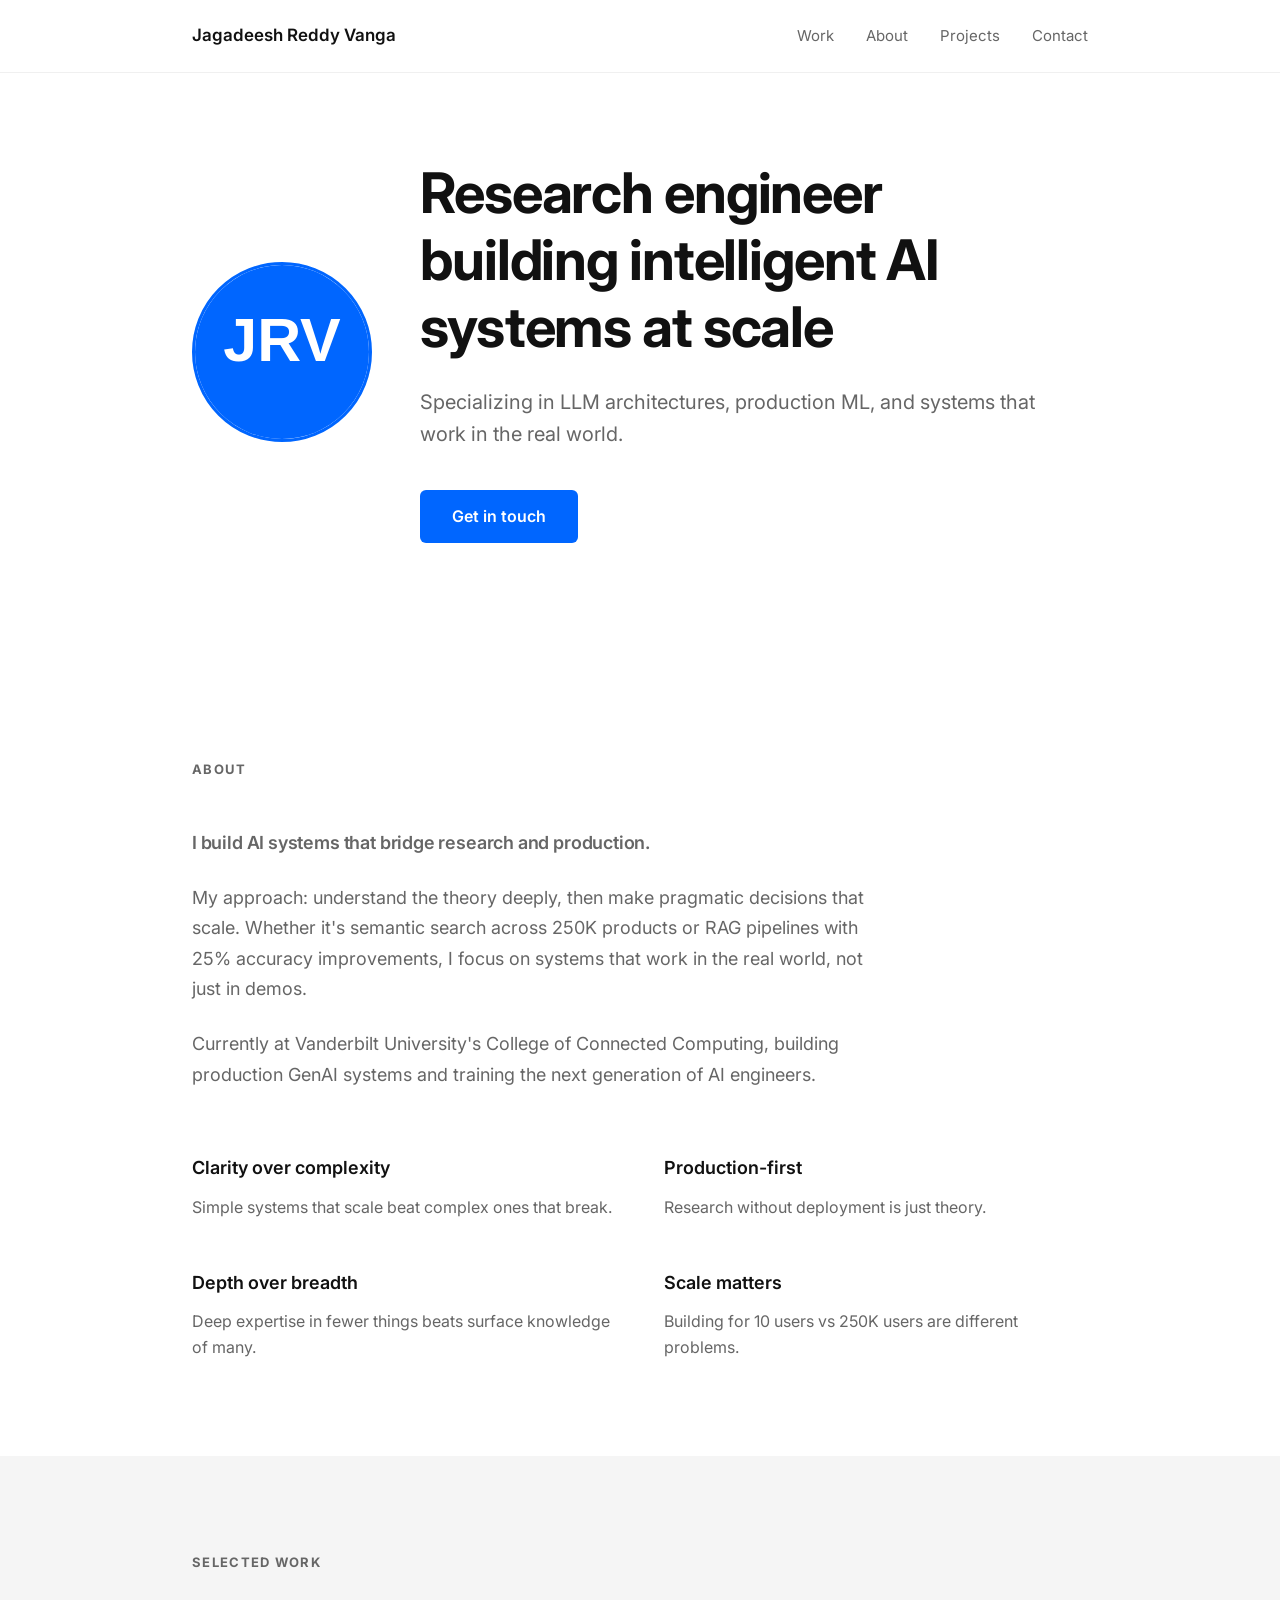
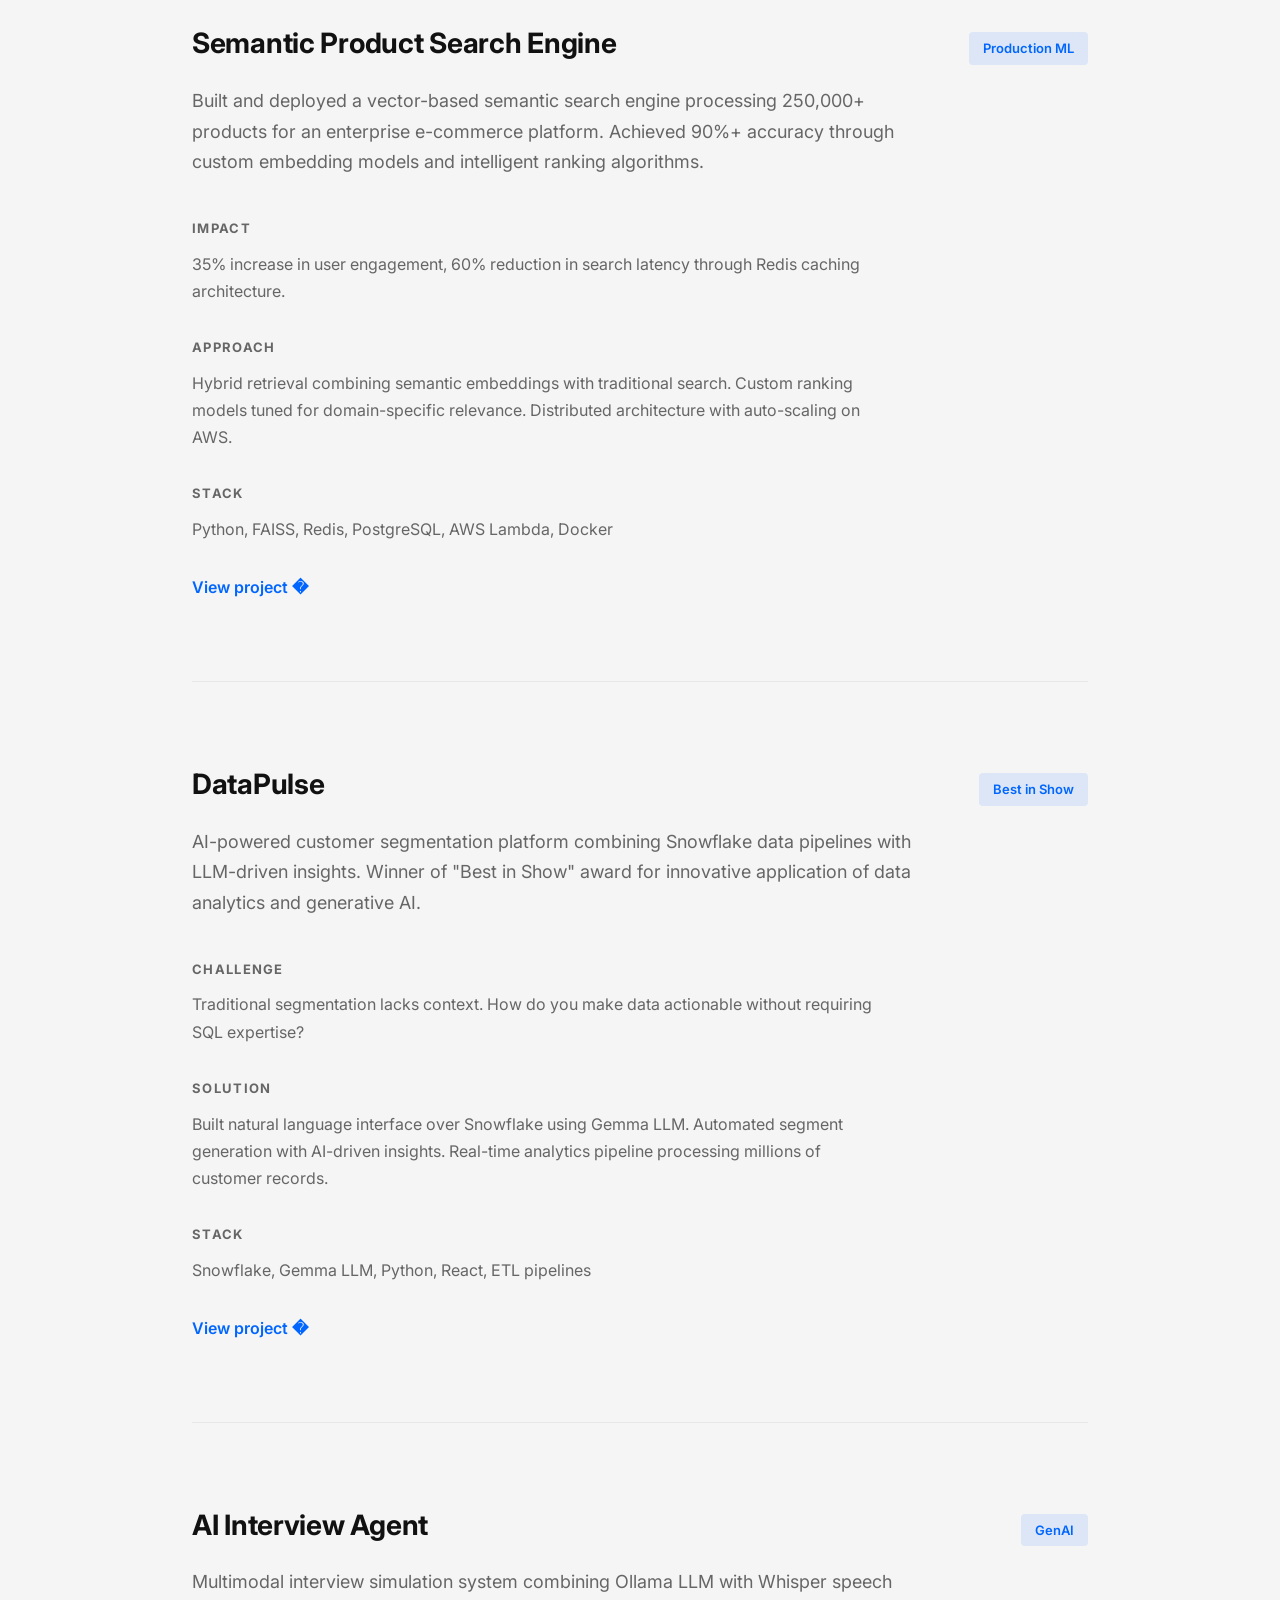
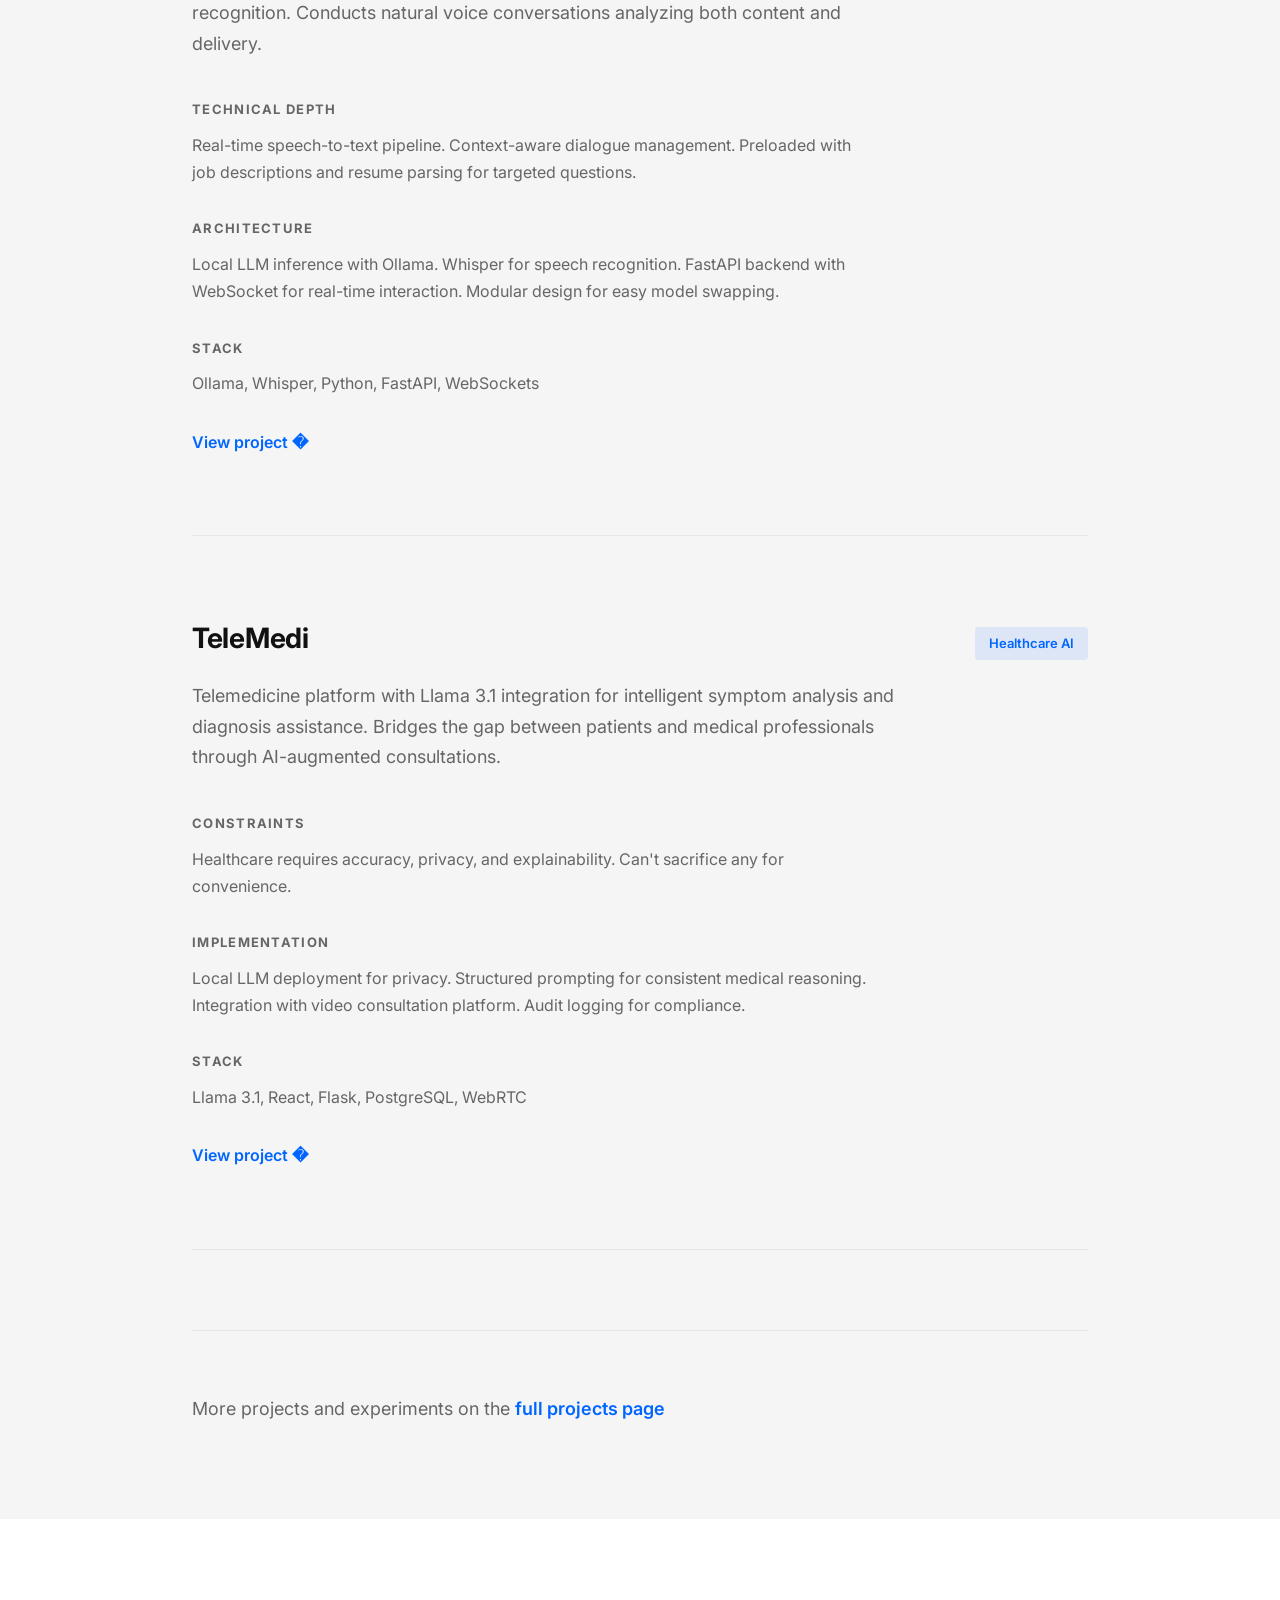
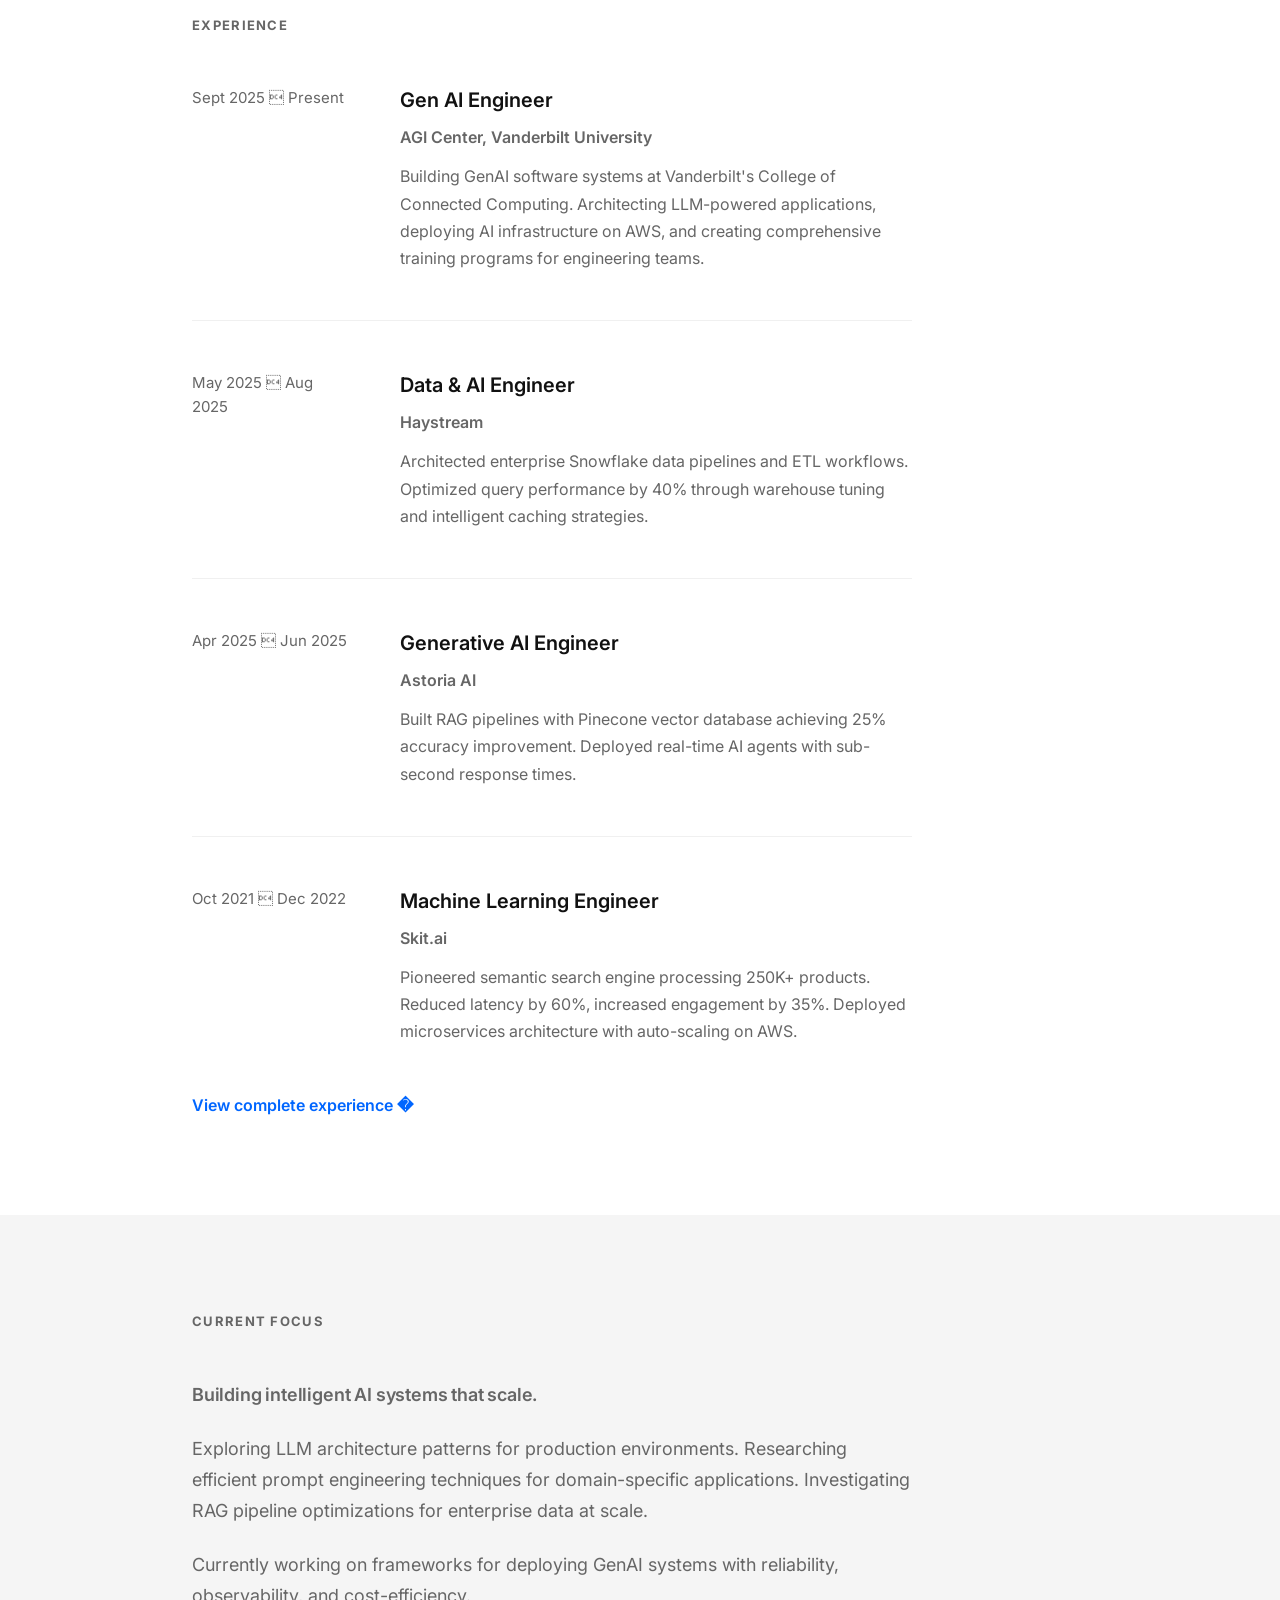
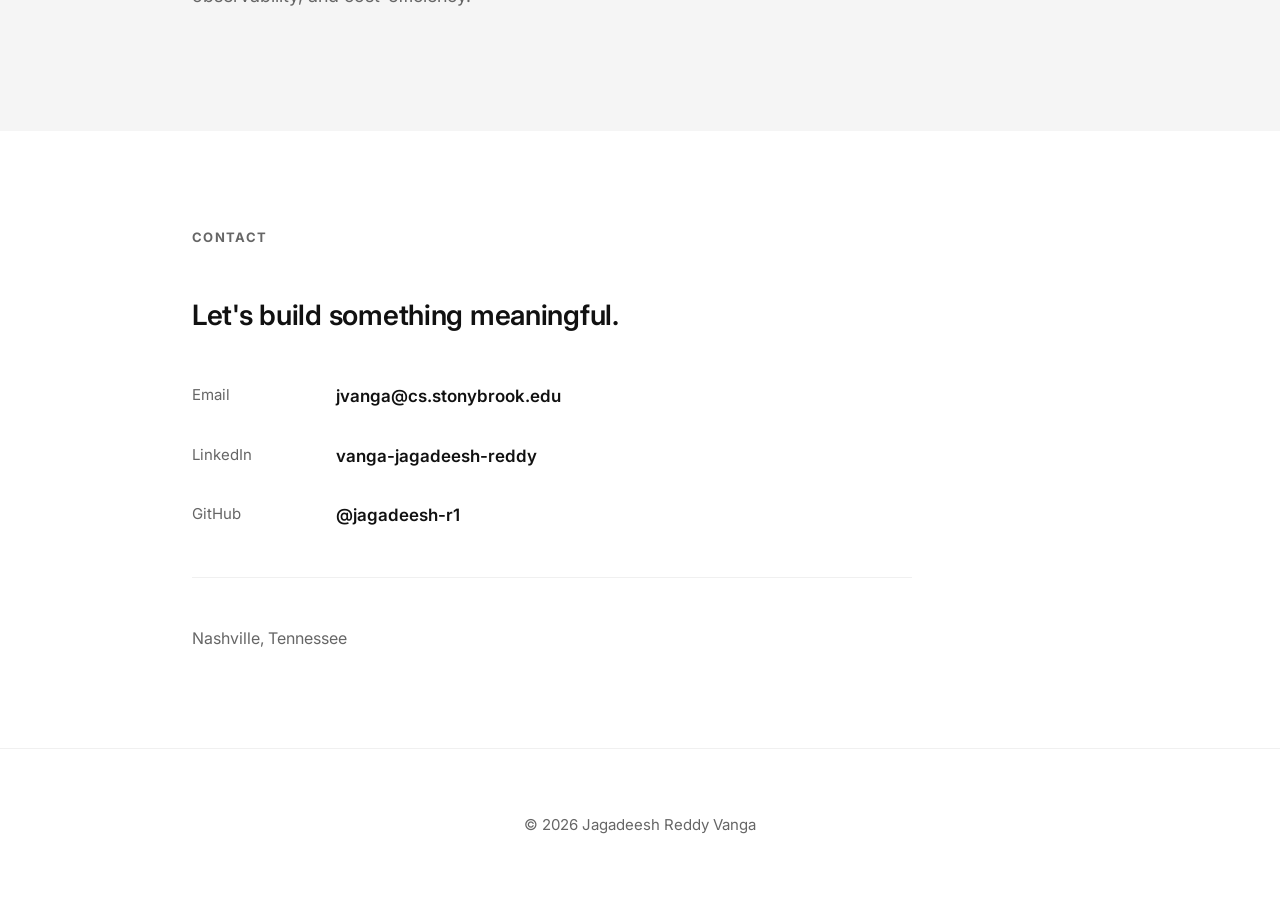
==== index.html @ ff317078 "Add complete projects page and fix organization details - Created projects.html with all GitHub proj" ====
<!DOCTYPE html>
<html lang="en">
<head>
<meta charset="UTF-8">
<meta name="viewport" content="width=device-width, initial-scale=1.0">
<meta name="description" content="Jagadeesh Reddy Vanga - Research engineer building intelligent AI systems at scale">
<title>Jagadeesh Reddy Vanga</title>
<link rel="preconnect" href="https://fonts.googleapis.com">
<link rel="preconnect" href="https://fonts.gstatic.com" crossorigin>
<link href="https://fonts.googleapis.com/css2?family=Inter:wght@400;600;700&display=swap" rel="stylesheet">
<link rel="stylesheet" href="styles.css">
</head>
<body>

<nav class="nav">
<div class="container">
<a href="/" class="nav-name">Jagadeesh Reddy Vanga</a>
<div class="nav-links">
<a href="#work">Work</a>
<a href="#about">About</a>
<a href="#work">Projects</a>
<a href="#contact">Contact</a>
</div>
</div>
</nav>

<main>

<section class="hero">
<div class="container">
<div class="hero-wrapper">
<div class="hero-photo">
<img src="profile.svg" alt="Jagadeesh Reddy Vanga" class="profile-img">
</div>
<div class="hero-text">
<h1 class="hero-title">Research engineer building intelligent AI systems at scale</h1>
<p class="hero-subtitle">Specializing in LLM architectures, production ML, and systems that work in the real world.</p>
<a href="#contact" class="cta">Get in touch</a>
</div>
</div>
</div>
</section>

<section id="about" class="section">
<div class="container">
<h2 class="section-label">About</h2>
<div class="about-content">
<p class="about-large">I build AI systems that bridge research and production.</p>
<p>My approach: understand the theory deeply, then make pragmatic decisions that scale. Whether it's semantic search across 250K products or RAG pipelines with 25% accuracy improvements, I focus on systems that work in the real world, not just in demos.</p>
<p>Currently at Vanderbilt University's College of Connected Computing, building production GenAI systems and training the next generation of AI engineers.</p>
</div>

<div class="values">
<div class="value">
<h3>Clarity over complexity</h3>
<p>Simple systems that scale beat complex ones that break.</p>
</div>
<div class="value">
<h3>Production-first</h3>
<p>Research without deployment is just theory.</p>
</div>
<div class="value">
<h3>Depth over breadth</h3>
<p>Deep expertise in fewer things beats surface knowledge of many.</p>
</div>
<div class="value">
<h3>Scale matters</h3>
<p>Building for 10 users vs 250K users are different problems.</p>
</div>
</div>
</div>
</section>

<section id="work" class="section section-alt">
<div class="container">
<h2 class="section-label">Selected Work</h2>

<div class="project">
<div class="project-header">
<h3>Semantic Product Search Engine</h3>
<span class="project-tag">Production ML</span>
</div>
<p class="project-description">Built and deployed a vector-based semantic search engine processing 250,000+ products for an enterprise e-commerce platform. Achieved 90%+ accuracy through custom embedding models and intelligent ranking algorithms.</p>
<div class="project-details">
<div class="detail">
<span class="detail-label">Impact</span>
<p>35% increase in user engagement, 60% reduction in search latency through Redis caching architecture.</p>
</div>
<div class="detail">
<span class="detail-label">Approach</span>
<p>Hybrid retrieval combining semantic embeddings with traditional search. Custom ranking models tuned for domain-specific relevance. Distributed architecture with auto-scaling on AWS.</p>
</div>
<div class="detail">
<span class="detail-label">Stack</span>
<p>Python, FAISS, Redis, PostgreSQL, AWS Lambda, Docker</p>
</div>
</div>
<a href="https://github.com/jagadeesh-r1/Semantic-Product-Search-Engine-with-Vector-Based-Retrieval" class="project-link">View project �</a>
</div>

<div class="project">
<div class="project-header">
<h3>DataPulse</h3>
<span class="project-tag">Best in Show</span>
</div>
<p class="project-description">AI-powered customer segmentation platform combining Snowflake data pipelines with LLM-driven insights. Winner of "Best in Show" award for innovative application of data analytics and generative AI.</p>
<div class="project-details">
<div class="detail">
<span class="detail-label">Challenge</span>
<p>Traditional segmentation lacks context. How do you make data actionable without requiring SQL expertise?</p>
</div>
<div class="detail">
<span class="detail-label">Solution</span>
<p>Built natural language interface over Snowflake using Gemma LLM. Automated segment generation with AI-driven insights. Real-time analytics pipeline processing millions of customer records.</p>
</div>
<div class="detail">
<span class="detail-label">Stack</span>
<p>Snowflake, Gemma LLM, Python, React, ETL pipelines</p>
</div>
</div>
<a href="https://github.com/jagadeesh-r1/DataPulse-Backed" class="project-link">View project �</a>
</div>

<div class="project">
<div class="project-header">
<h3>AI Interview Agent</h3>
<span class="project-tag">GenAI</span>
</div>
<p class="project-description">Multimodal interview simulation system combining Ollama LLM with Whisper speech recognition. Conducts natural voice conversations analyzing both content and delivery.</p>
<div class="project-details">
<div class="detail">
<span class="detail-label">Technical depth</span>
<p>Real-time speech-to-text pipeline. Context-aware dialogue management. Preloaded with job descriptions and resume parsing for targeted questions.</p>
</div>
<div class="detail">
<span class="detail-label">Architecture</span>
<p>Local LLM inference with Ollama. Whisper for speech recognition. FastAPI backend with WebSocket for real-time interaction. Modular design for easy model swapping.</p>
</div>
<div class="detail">
<span class="detail-label">Stack</span>
<p>Ollama, Whisper, Python, FastAPI, WebSockets</p>
</div>
</div>
<a href="https://github.com/jagadeesh-r1/ai-interview-agent" class="project-link">View project �</a>
</div>

<div class="project">
<div class="project-header">
<h3>TeleMedi</h3>
<span class="project-tag">Healthcare AI</span>
</div>
<p class="project-description">Telemedicine platform with Llama 3.1 integration for intelligent symptom analysis and diagnosis assistance. Bridges the gap between patients and medical professionals through AI-augmented consultations.</p>
<div class="project-details">
<div class="detail">
<span class="detail-label">Constraints</span>
<p>Healthcare requires accuracy, privacy, and explainability. Can't sacrifice any for convenience.</p>
</div>
<div class="detail">
<span class="detail-label">Implementation</span>
<p>Local LLM deployment for privacy. Structured prompting for consistent medical reasoning. Integration with video consultation platform. Audit logging for compliance.</p>
</div>
<div class="detail">
<span class="detail-label">Stack</span>
<p>Llama 3.1, React, Flask, PostgreSQL, WebRTC</p>
</div>
</div>
<a href="https://github.com/jagadeesh-r1/telemedi" class="project-link">View project �</a>
</div>

<div class="more-work">
<p>More projects and experiments on the <a href="projects.html">full projects page</a></p>
</div>

</div>
</section>

<section class="section">
<div class="container">
<h2 class="section-label">Experience</h2>
<div class="timeline">

<div class="timeline-item">
<span class="timeline-date">Sept 2025  Present</span>
<div class="timeline-content">
<h3>Gen AI Engineer</h3>
<p class="timeline-org">AGI Center, Vanderbilt University</p>
<p>Building GenAI software systems at Vanderbilt's College of Connected Computing. Architecting LLM-powered applications, deploying AI infrastructure on AWS, and creating comprehensive training programs for engineering teams.</p>
</div>
</div>

<div class="timeline-item">
<span class="timeline-date">May 2025  Aug 2025</span>
<div class="timeline-content">
<h3>Data & AI Engineer</h3>
<p class="timeline-org">Haystream</p>
<p>Architected enterprise Snowflake data pipelines and ETL workflows. Optimized query performance by 40% through warehouse tuning and intelligent caching strategies.</p>
</div>
</div>

<div class="timeline-item">
<span class="timeline-date">Apr 2025  Jun 2025</span>
<div class="timeline-content">
<h3>Generative AI Engineer</h3>
<p class="timeline-org">Astoria AI</p>
<p>Built RAG pipelines with Pinecone vector database achieving 25% accuracy improvement. Deployed real-time AI agents with sub-second response times.</p>
</div>
</div>

<div class="timeline-item">
<span class="timeline-date">Oct 2021  Dec 2022</span>
<div class="timeline-content">
<h3>Machine Learning Engineer</h3>
<p class="timeline-org">Skit.ai</p>
<p>Pioneered semantic search engine processing 250K+ products. Reduced latency by 60%, increased engagement by 35%. Deployed microservices architecture with auto-scaling on AWS.</p>
</div>
</div>

</div>
<p class="experience-note"><a href="#work#experience">View complete experience �</a></p>
</div>
</section>

<section class="section section-alt">
<div class="container">
<h2 class="section-label">Current Focus</h2>
<div class="focus-content">
<p class="about-large">Building intelligent AI systems that scale.</p>
<p>Exploring LLM architecture patterns for production environments. Researching efficient prompt engineering techniques for domain-specific applications. Investigating RAG pipeline optimizations for enterprise data at scale.</p>
<p>Currently working on frameworks for deploying GenAI systems with reliability, observability, and cost-efficiency.</p>
</div>
</div>
</section>

<section id="contact" class="section">
<div class="container">
<h2 class="section-label">Contact</h2>
<div class="contact-content">
<p class="about-large">Let's build something meaningful.</p>
<div class="contact-methods">
<a href="mailto:jvanga@cs.stonybrook.edu" class="contact-method">
<span class="contact-label">Email</span>
<span class="contact-value">jvanga@cs.stonybrook.edu</span>
</a>
<a href="https://linkedin.com/in/vanga-jagadeesh-reddy" target="_blank" rel="noopener" class="contact-method">
<span class="contact-label">LinkedIn</span>
<span class="contact-value">vanga-jagadeesh-reddy</span>
</a>
<a href="https://github.com/jagadeesh-r1" target="_blank" rel="noopener" class="contact-method">
<span class="contact-label">GitHub</span>
<span class="contact-value">@jagadeesh-r1</span>
</a>
</div>
<p class="location">Nashville, Tennessee</p>
</div>
</div>
</section>

</main>

<footer class="footer">
<div class="container">
<p>&copy; 2026 Jagadeesh Reddy Vanga</p>
</div>
</footer>

</body>
</html>
---- styles.css ----
* {margin: 0; padding: 0; box-sizing: border-box;}
:root {--black: #111111; --white: #ffffff; --gray: #666666; --blue: #0066ff; --light-gray: #f5f5f5;}
html {font-size: 16px; scroll-behavior: smooth;}
body {font-family: 'Inter', -apple-system, BlinkMacSystemFont, 'Segoe UI', Roboto, sans-serif; color: var(--black); background: var(--white); line-height: 1.6; font-weight: 400; -webkit-font-smoothing: antialiased;}
.container {max-width: 960px; margin: 0 auto; padding: 0 32px;}
.nav {position: fixed; top: 0; width: 100%; background: rgba(255, 255, 255, 0.95); backdrop-filter: blur(8px); border-bottom: 1px solid rgba(0, 0, 0, 0.06); z-index: 1000;}
.nav .container {display: flex; justify-content: space-between; align-items: center; height: 72px;}
.nav-name {font-weight: 600; font-size: 17px; color: var(--black); text-decoration: none; transition: color 0.2s ease;}
.nav-name:hover {color: var(--blue);}
.nav-links {display: flex; gap: 32px;}
.nav-links a {font-size: 15px; color: var(--gray); text-decoration: none; transition: color 0.2s ease;}
.nav-links a:hover {color: var(--black);}
.hero {padding: 160px 0 120px;}
.hero-title {font-size: clamp(40px, 6vw, 56px); font-weight: 700; line-height: 1.2; margin-bottom: 24px; letter-spacing: -0.02em;}
.hero-subtitle {font-size: 20px; color: var(--gray); line-height: 1.6; margin-bottom: 40px; max-width: 640px;}
.cta {display: inline-block; padding: 14px 32px; background: var(--blue); color: var(--white); text-decoration: none; border-radius: 6px; font-weight: 600; font-size: 16px; transition: all 0.2s ease;}
.cta:hover {background: #0052cc; transform: translateY(-2px);}
.section {padding: 96px 0;}
.section-alt {background: var(--light-gray);}
.section-label {font-size: 13px; font-weight: 700; text-transform: uppercase; letter-spacing: 0.1em; color: var(--gray); margin-bottom: 48px;}
.about-content {margin-bottom: 64px;}
.about-large {font-size: 28px; font-weight: 600; line-height: 1.4; margin-bottom: 32px; max-width: 720px; letter-spacing: -0.01em;}
.about-content p {font-size: 18px; line-height: 1.7; color: var(--gray); margin-bottom: 24px; max-width: 680px;}
.values {display: grid; grid-template-columns: repeat(auto-fit, minmax(280px, 1fr)); gap: 48px; margin-top: 64px;}
.value h3 {font-size: 18px; font-weight: 600; margin-bottom: 12px; color: var(--black);}
.value p {font-size: 16px; line-height: 1.6; color: var(--gray);}
.project {margin-bottom: 80px; padding-bottom: 80px; border-bottom: 1px solid rgba(0, 0, 0, 0.06);}
.project:last-of-type {border-bottom: none; padding-bottom: 0;}
.project-header {display: flex; justify-content: space-between; align-items: baseline; margin-bottom: 20px; gap: 16px; flex-wrap: wrap;}
.project-header h3 {font-size: 28px; font-weight: 700; letter-spacing: -0.01em;}
.project-tag {display: inline-block; padding: 6px 14px; background: rgba(0, 102, 255, 0.1); color: var(--blue); border-radius: 4px; font-size: 13px; font-weight: 600;}
.project-description {font-size: 18px; line-height: 1.7; color: var(--gray); margin-bottom: 32px; max-width: 720px;}
.project-details {display: grid; gap: 32px; margin-top: 40px; margin-bottom: 32px;}
.detail-label {display: block; font-size: 13px; font-weight: 700; text-transform: uppercase; letter-spacing: 0.1em; color: var(--gray); margin-bottom: 12px;}
.detail p {font-size: 16px; line-height: 1.7; color: var(--gray); max-width: 680px;}
.project-link {display: inline-flex; align-items: center; font-size: 16px; font-weight: 600; color: var(--blue); text-decoration: none; transition: gap 0.2s ease; gap: 8px;}
.project-link:hover {gap: 12px;}
.more-work {margin-top: 64px; padding-top: 64px; border-top: 1px solid rgba(0, 0, 0, 0.06);}
.more-work p {font-size: 18px; color: var(--gray);}
.more-work a {color: var(--blue); text-decoration: none; font-weight: 600;}
.more-work a:hover {text-decoration: underline;}
.timeline {max-width: 720px;}
.timeline-item {display: grid; grid-template-columns: 160px 1fr; gap: 48px; margin-bottom: 48px; padding-bottom: 48px; border-bottom: 1px solid rgba(0, 0, 0, 0.06);}
.timeline-item:last-child {border-bottom: none; padding-bottom: 0;}
.timeline-date {font-size: 15px; color: var(--gray); padding-top: 2px;}
.timeline-content h3 {font-size: 20px; font-weight: 600; margin-bottom: 8px;}
.timeline-org {font-size: 16px; color: var(--blue); font-weight: 600; margin-bottom: 12px;}
.timeline-content p {font-size: 16px; line-height: 1.7; color: var(--gray);}
.experience-note {margin-top: 48px; font-size: 16px;}
.experience-note a {color: var(--blue); text-decoration: none; font-weight: 600;}
.experience-note a:hover {text-decoration: underline;}
.focus-content {max-width: 720px;}
.focus-content p {font-size: 18px; line-height: 1.7; color: var(--gray); margin-bottom: 24px;}
.contact-content {max-width: 720px;}
.contact-methods {display: grid; gap: 32px; margin: 48px 0;}
.contact-method {display: grid; grid-template-columns: 120px 1fr; gap: 24px; text-decoration: none; transition: transform 0.2s ease;}
.contact-method:hover {transform: translateX(4px);}
.contact-label {font-size: 15px; color: var(--gray);}
.contact-value {font-size: 17px; font-weight: 600; color: var(--black);}
.contact-method:hover .contact-value {color: var(--blue);}
.location {font-size: 16px; color: var(--gray); margin-top: 48px; padding-top: 48px; border-top: 1px solid rgba(0, 0, 0, 0.06);}
.footer {padding: 64px 0; border-top: 1px solid rgba(0, 0, 0, 0.06);}
.footer p {font-size: 15px; color: var(--gray); text-align: center;}
@media (max-width: 768px) {
  .container {padding: 0 24px;}
  .nav .container {height: 64px;}
  .nav-links {display: none;}
  .hero {padding: 120px 0 80px;}
  .hero-title {font-size: 36px;}
  .hero-subtitle {font-size: 18px;}
  .section {padding: 64px 0;}
  .about-large {font-size: 24px;}
  .values {grid-template-columns: 1fr; gap: 32px;}
  .project {margin-bottom: 56px; padding-bottom: 56px;}
  .project-header h3 {font-size: 24px;}
  .timeline-item {grid-template-columns: 1fr; gap: 16px;}
  .timeline-date {font-size: 14px;}
  .contact-method {grid-template-columns: 1fr; gap: 8px;}
}

/* Hero with Photo */
.hero-wrapper {display: grid; grid-template-columns: 180px 1fr; gap: 48px; align-items: center;}
.hero-photo {width: 180px; height: 180px; border-radius: 50%; overflow: hidden; border: 3px solid var(--blue);}
.profile-img {width: 100%; height: 100%; object-fit: cover; display: block;}
.hero-text {max-width: 720px;}

@media (max-width: 768px) {
  .hero-wrapper {grid-template-columns: 1fr; gap: 32px; text-align: center;}
  .hero-photo {margin: 0 auto;}
  .hero-text {text-align: center;}
  .cta {display: block; text-align: center;}
}
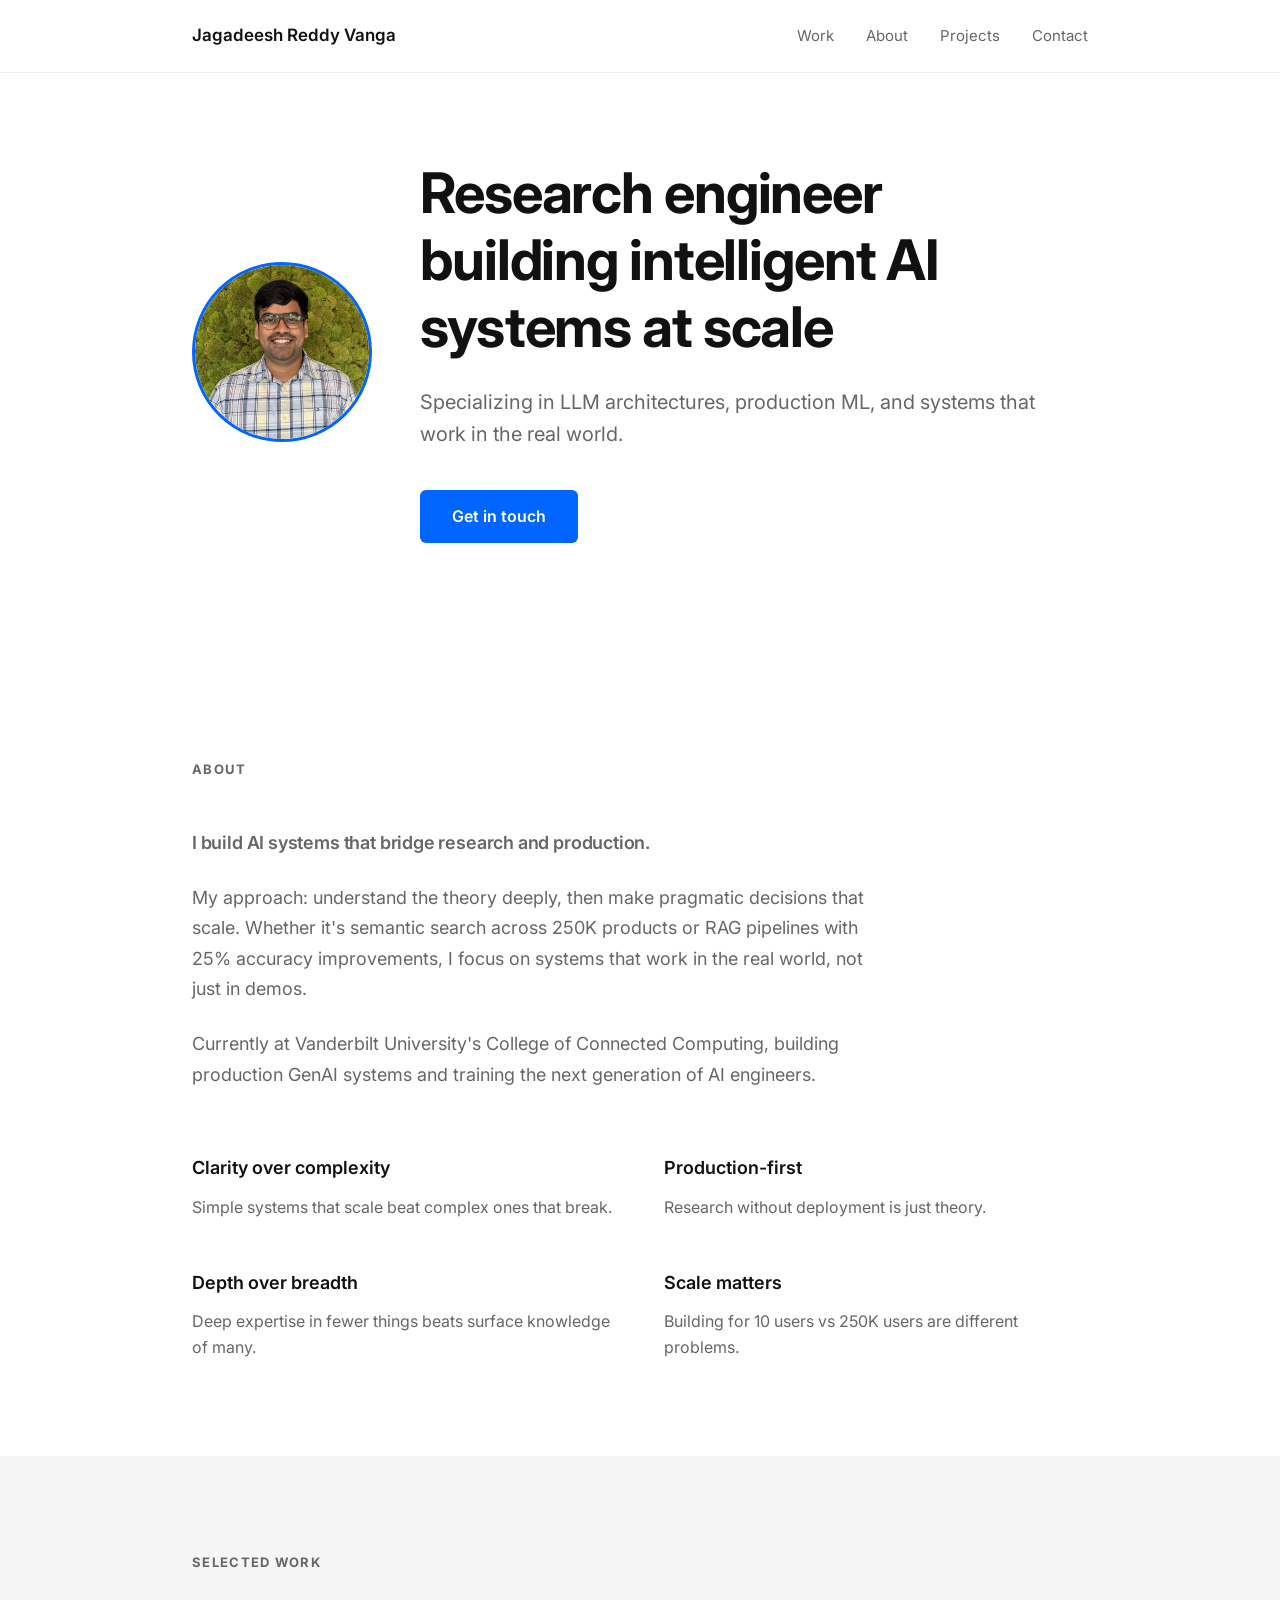
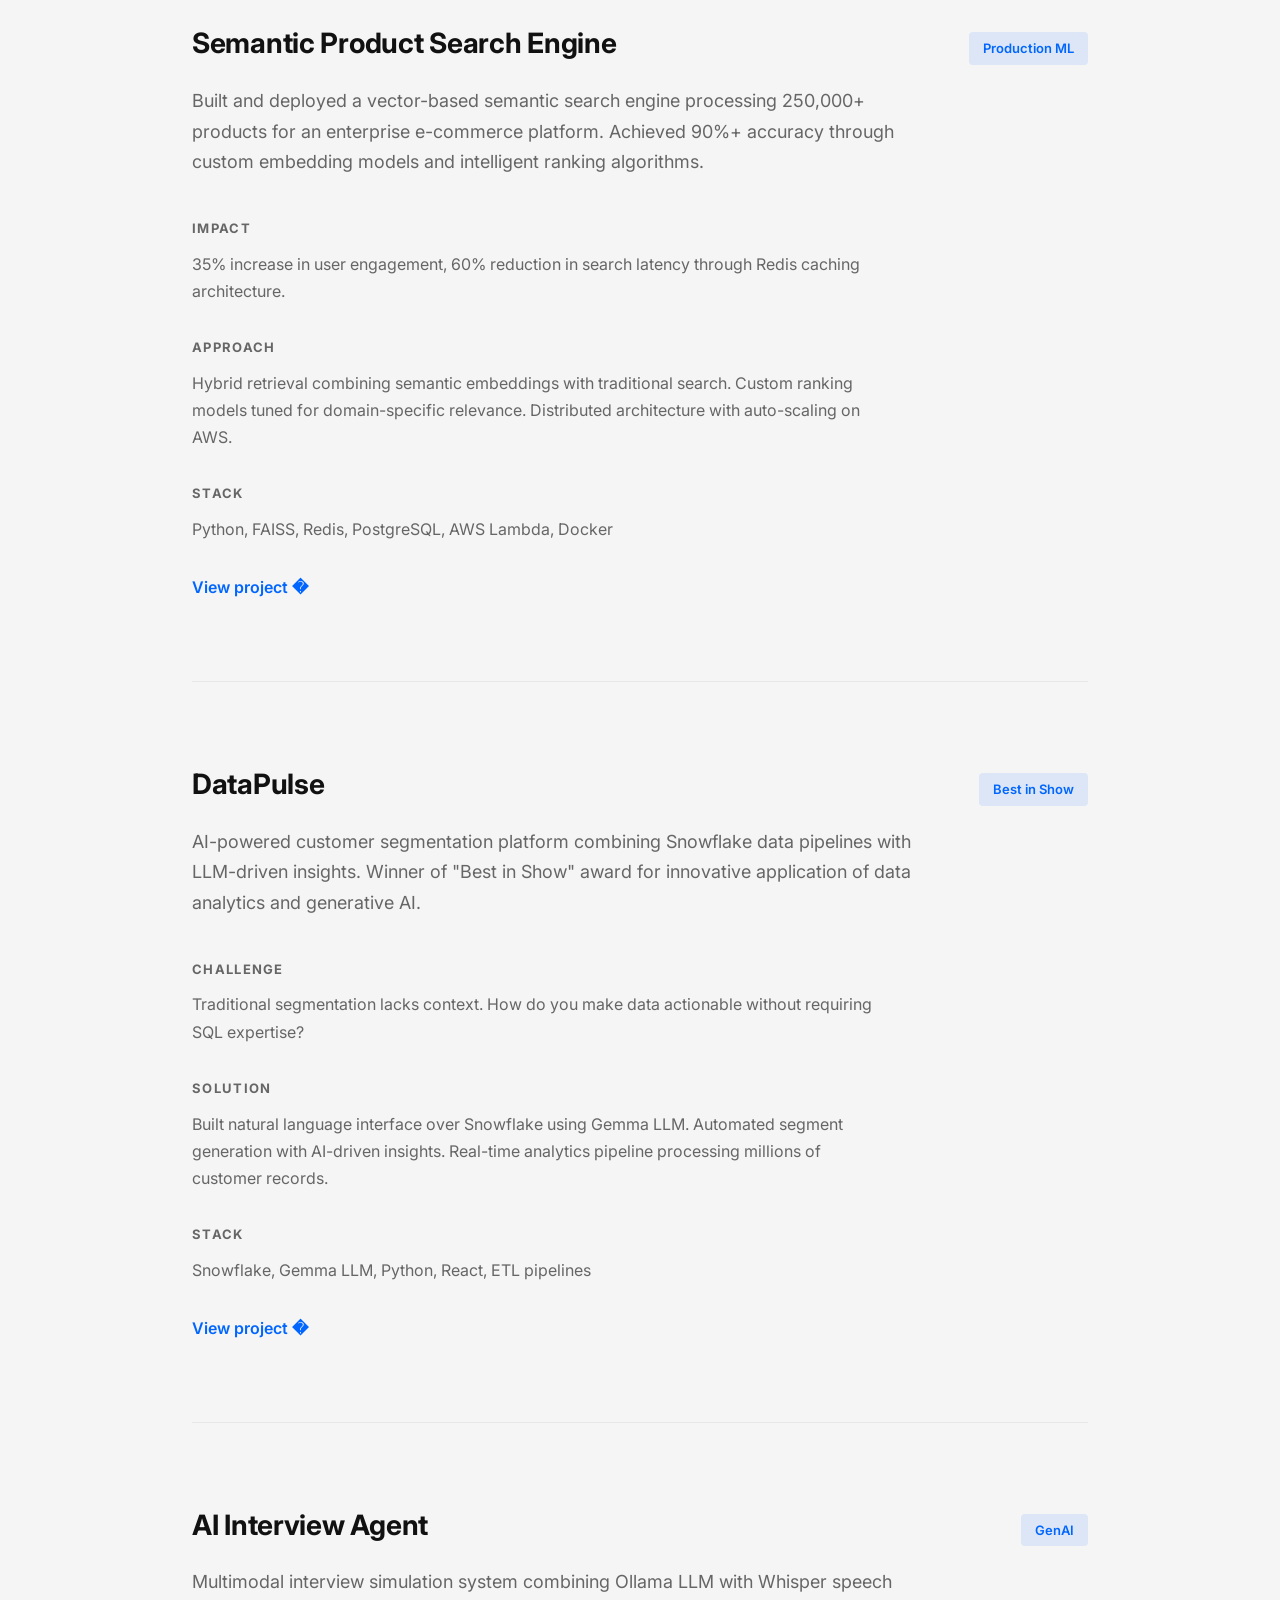
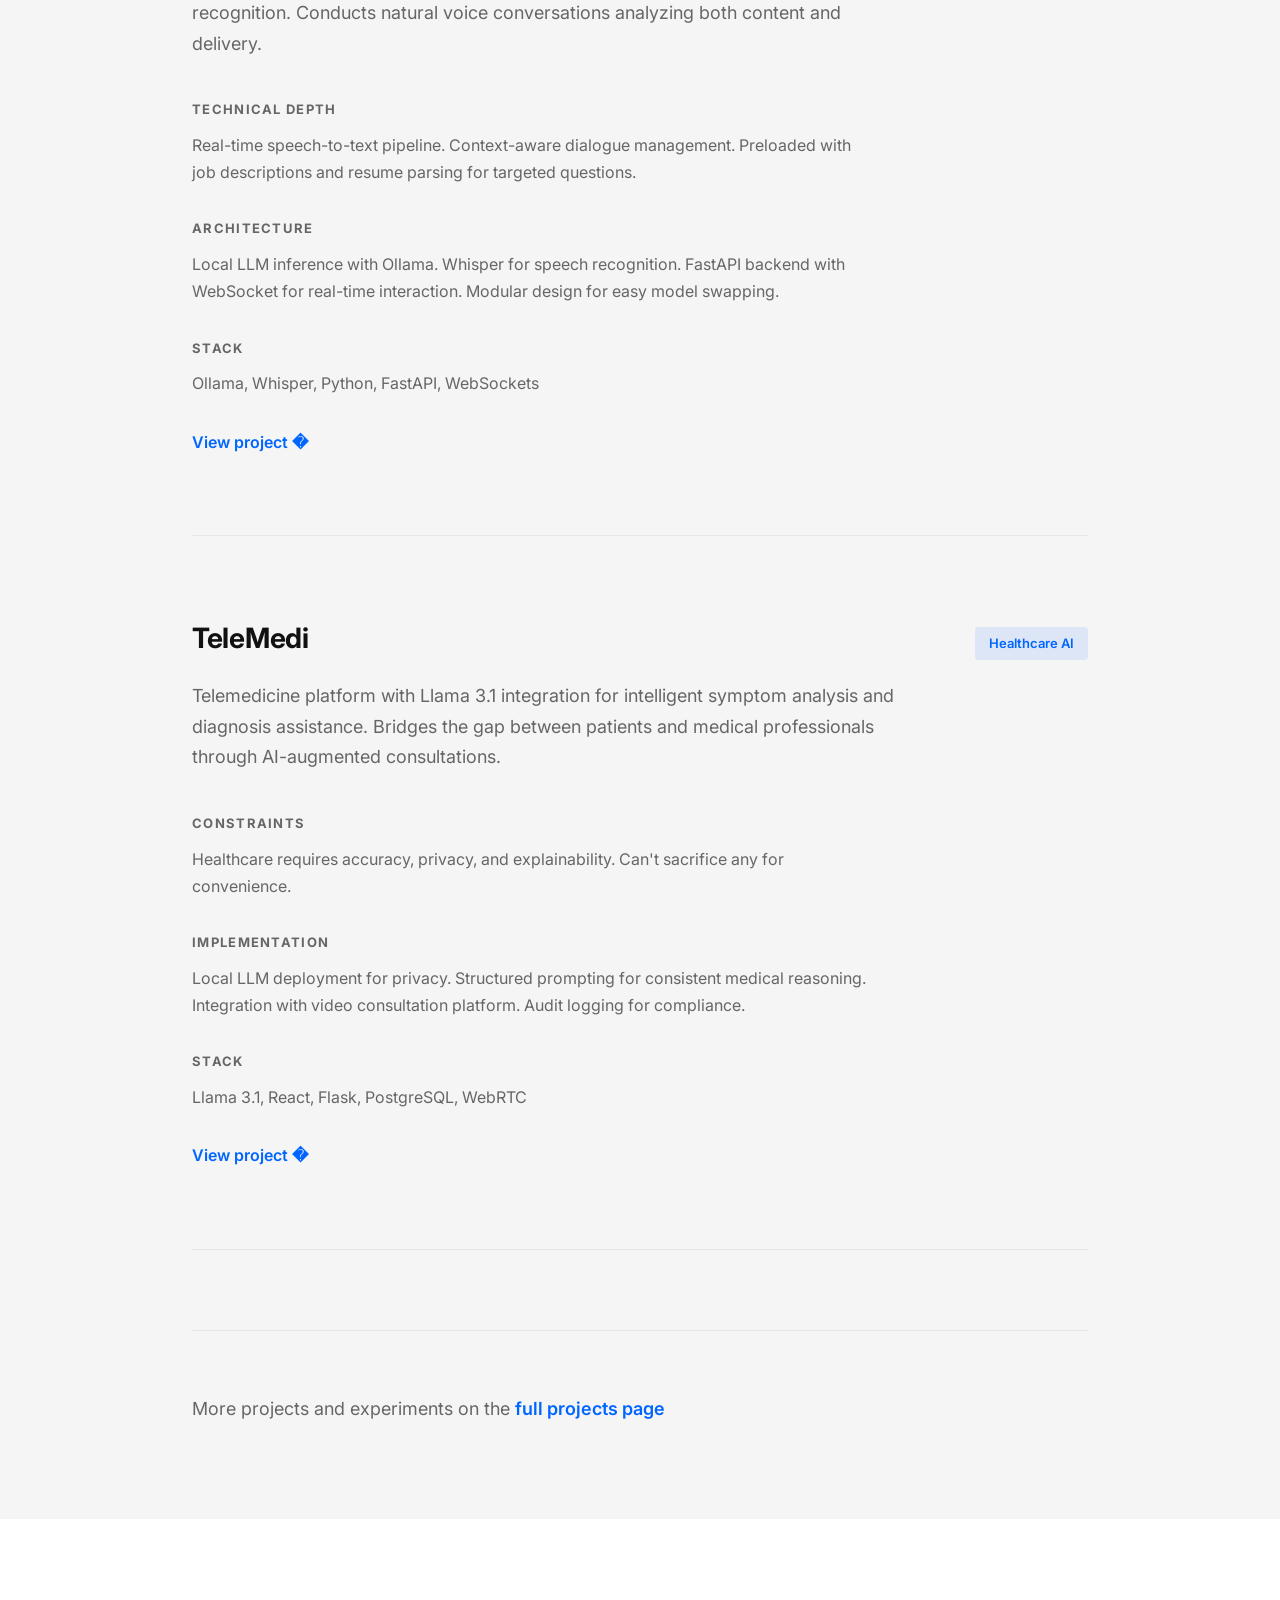
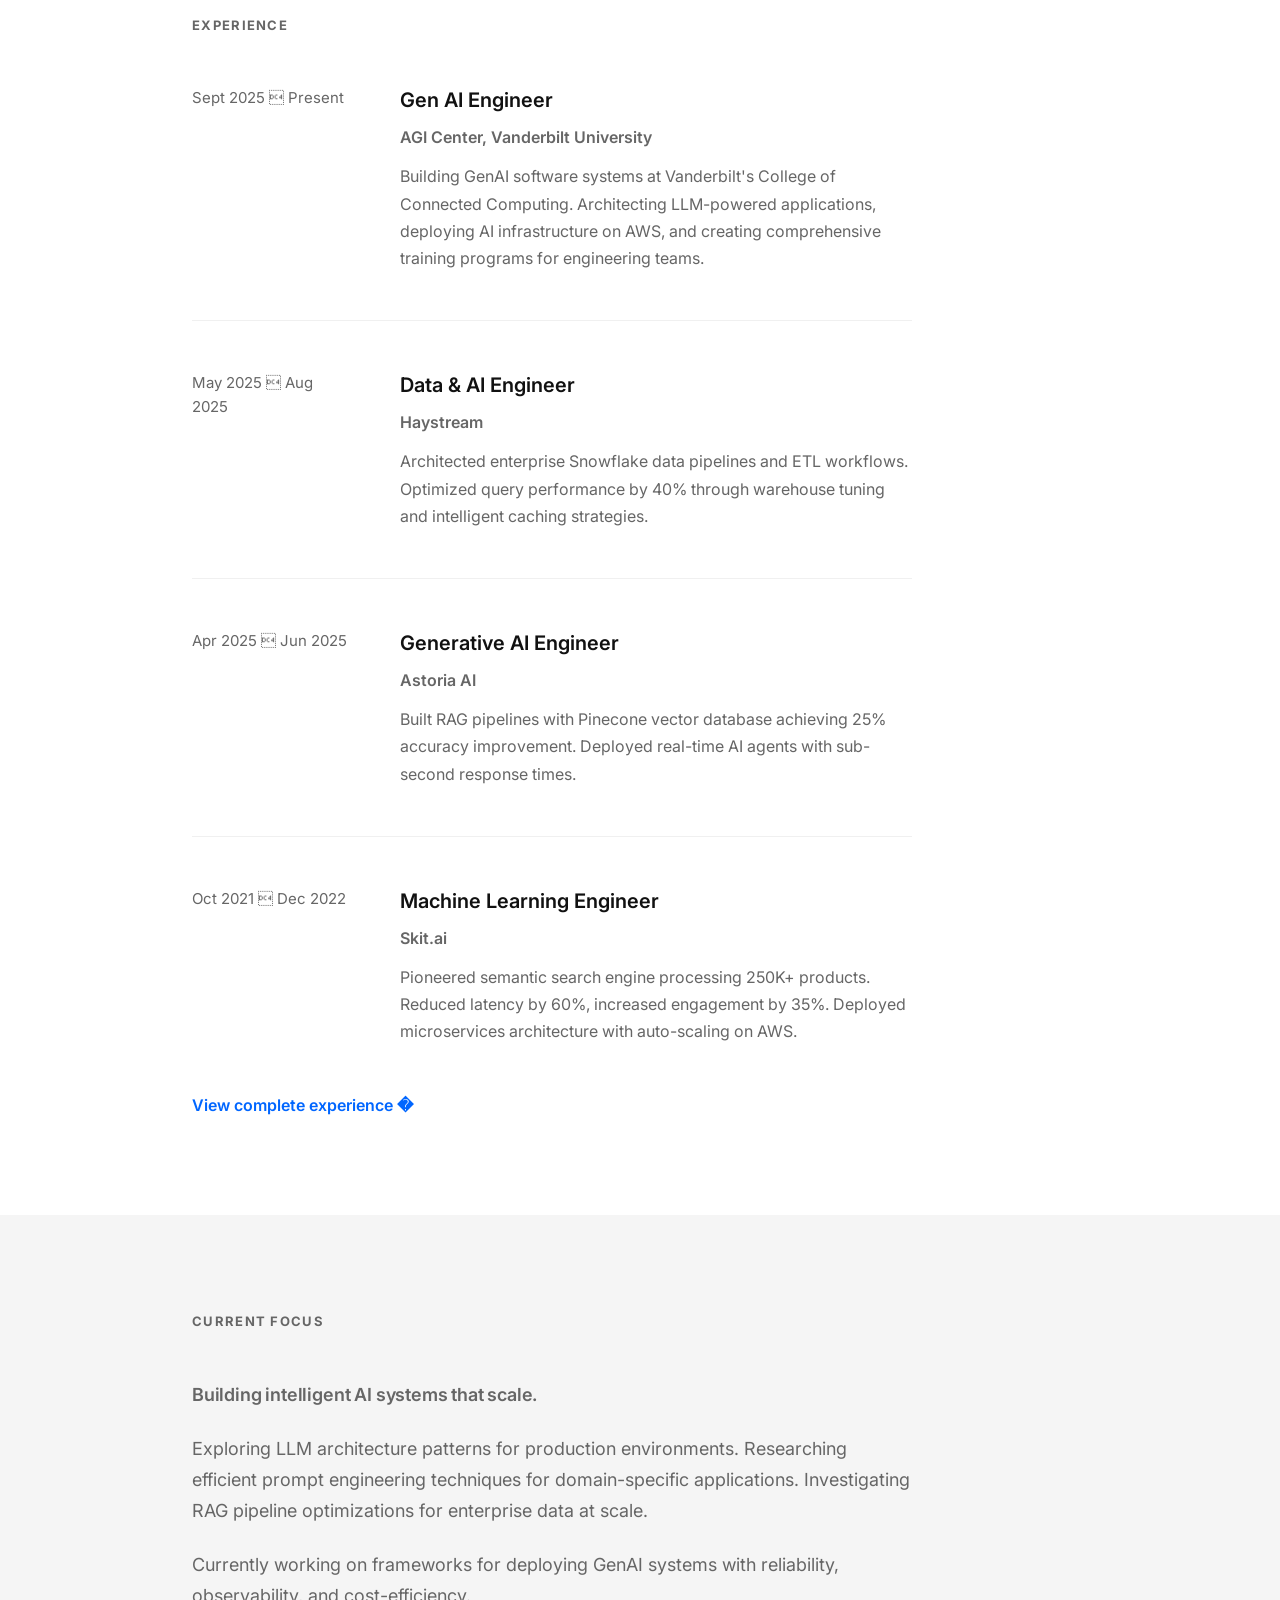
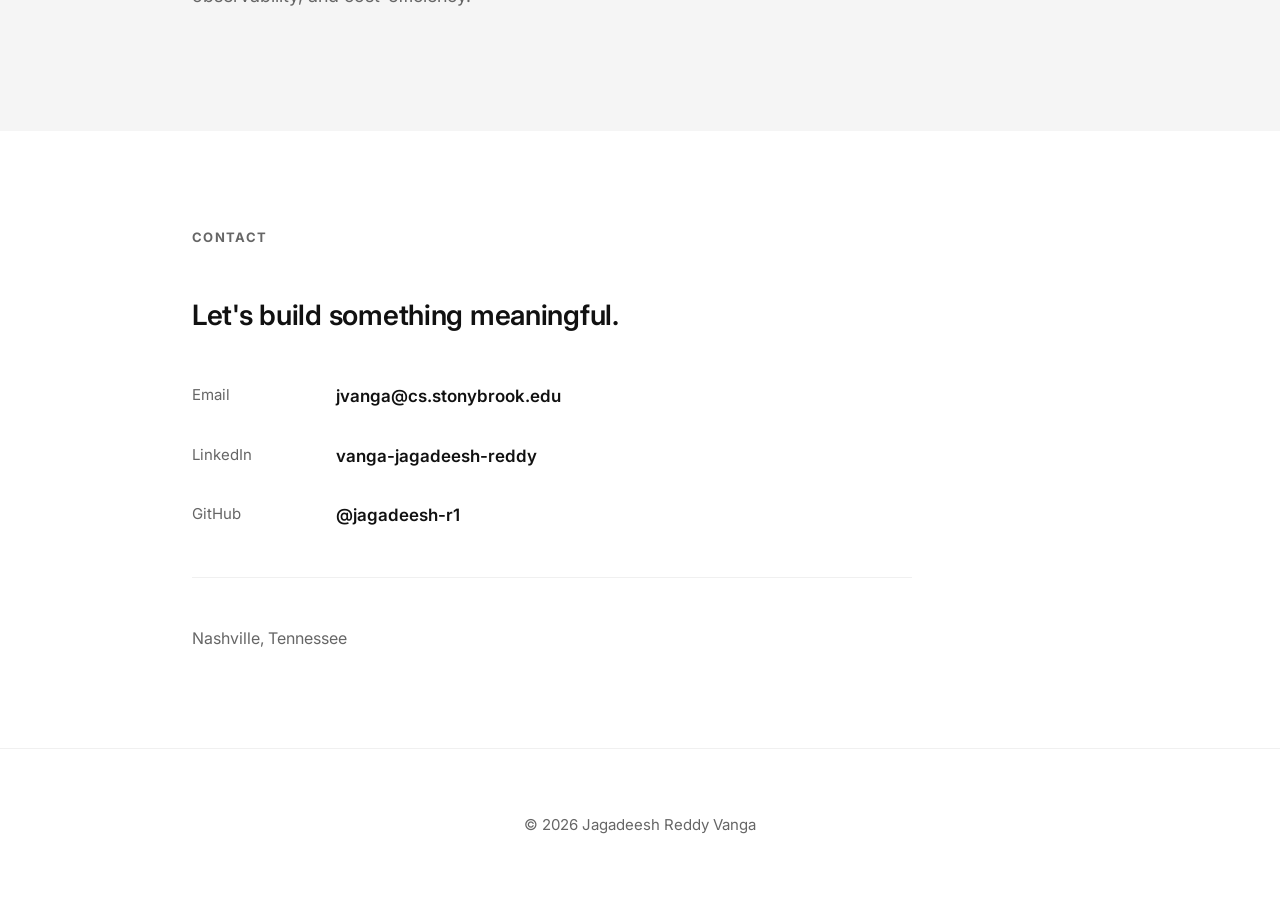
==== commit 819a1f43: "Add actual professional photo from Vanderbilt AGI Center - Downloaded official headshot from AGI Cen" ====
--- a/index.html
+++ b/index.html
@@ -30,7 +30,7 @@
 <div class="container">
 <div class="hero-wrapper">
 <div class="hero-photo">
-<img src="profile.svg" alt="Jagadeesh Reddy Vanga" class="profile-img">
+<img src="profile.jpg" alt="Jagadeesh Reddy Vanga" class="profile-img">
 </div>
 <div class="hero-text">
 <h1 class="hero-title">Research engineer building intelligent AI systems at scale</h1>
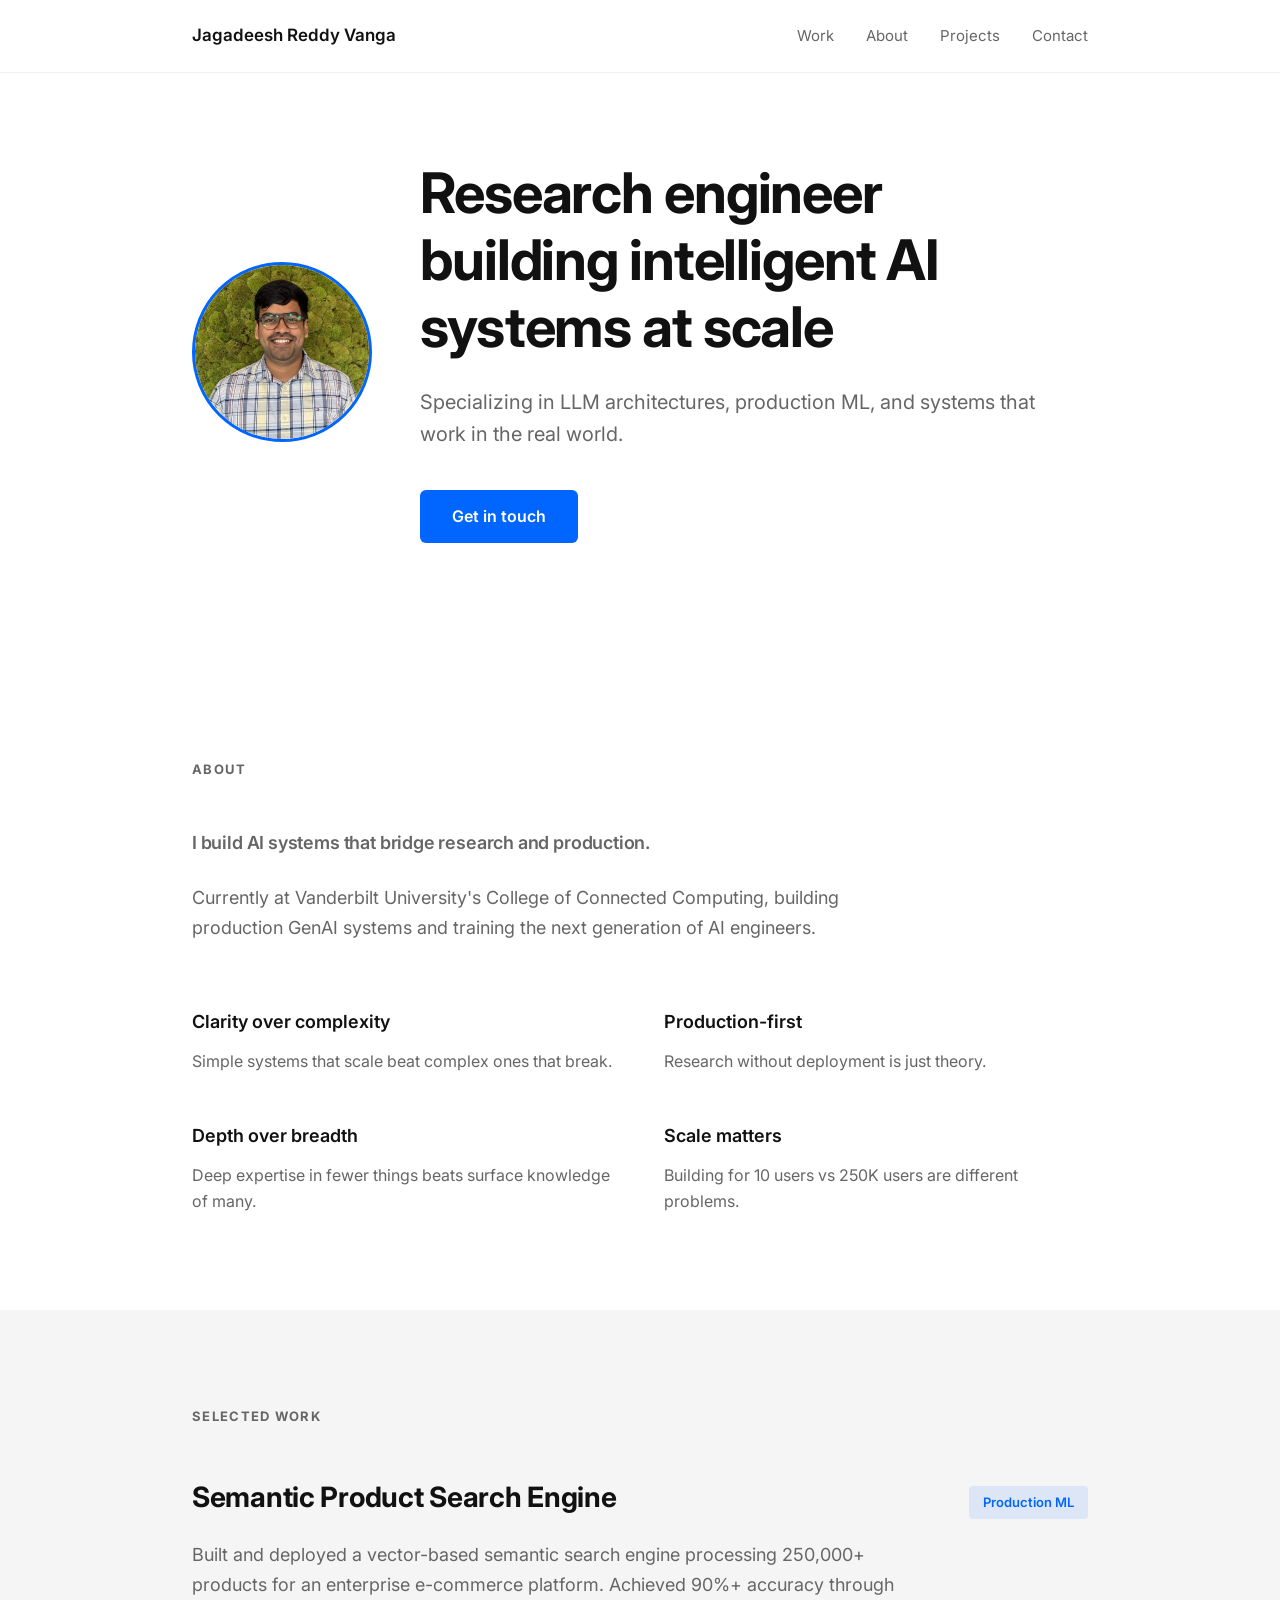
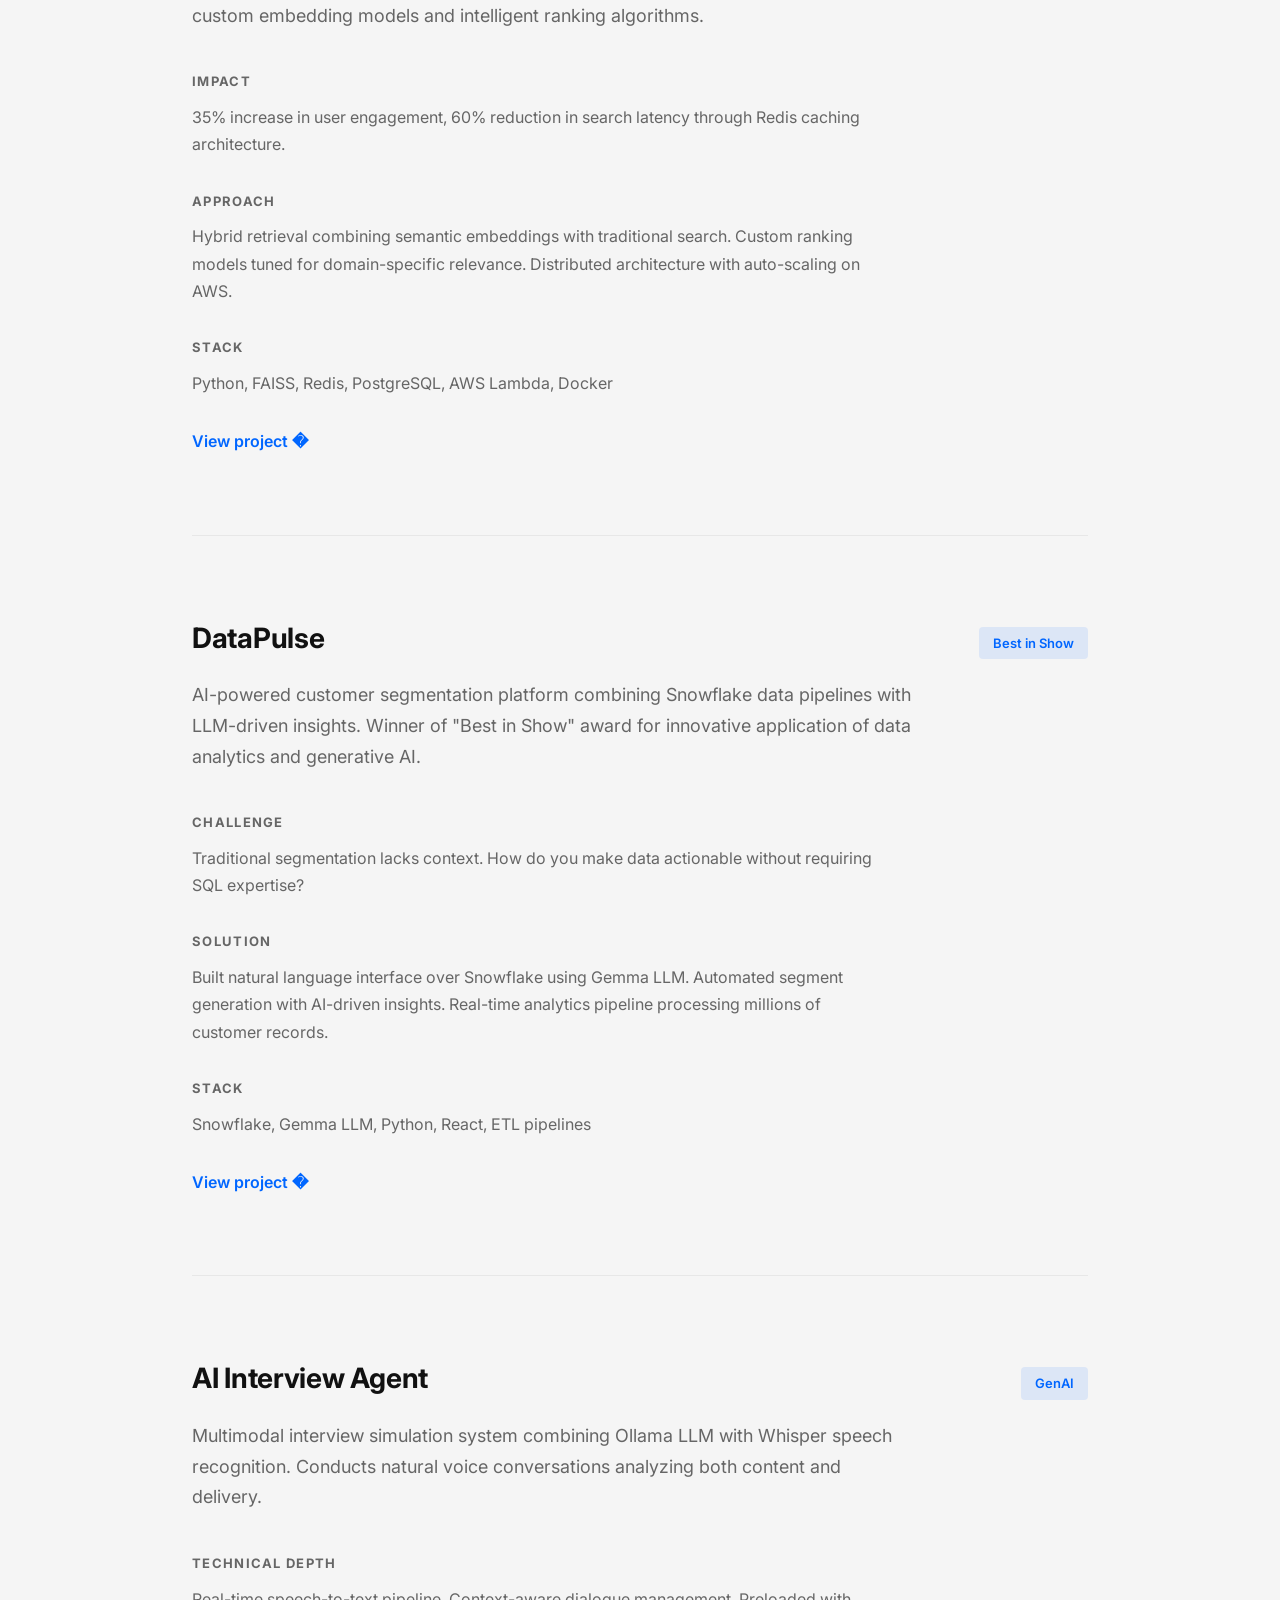
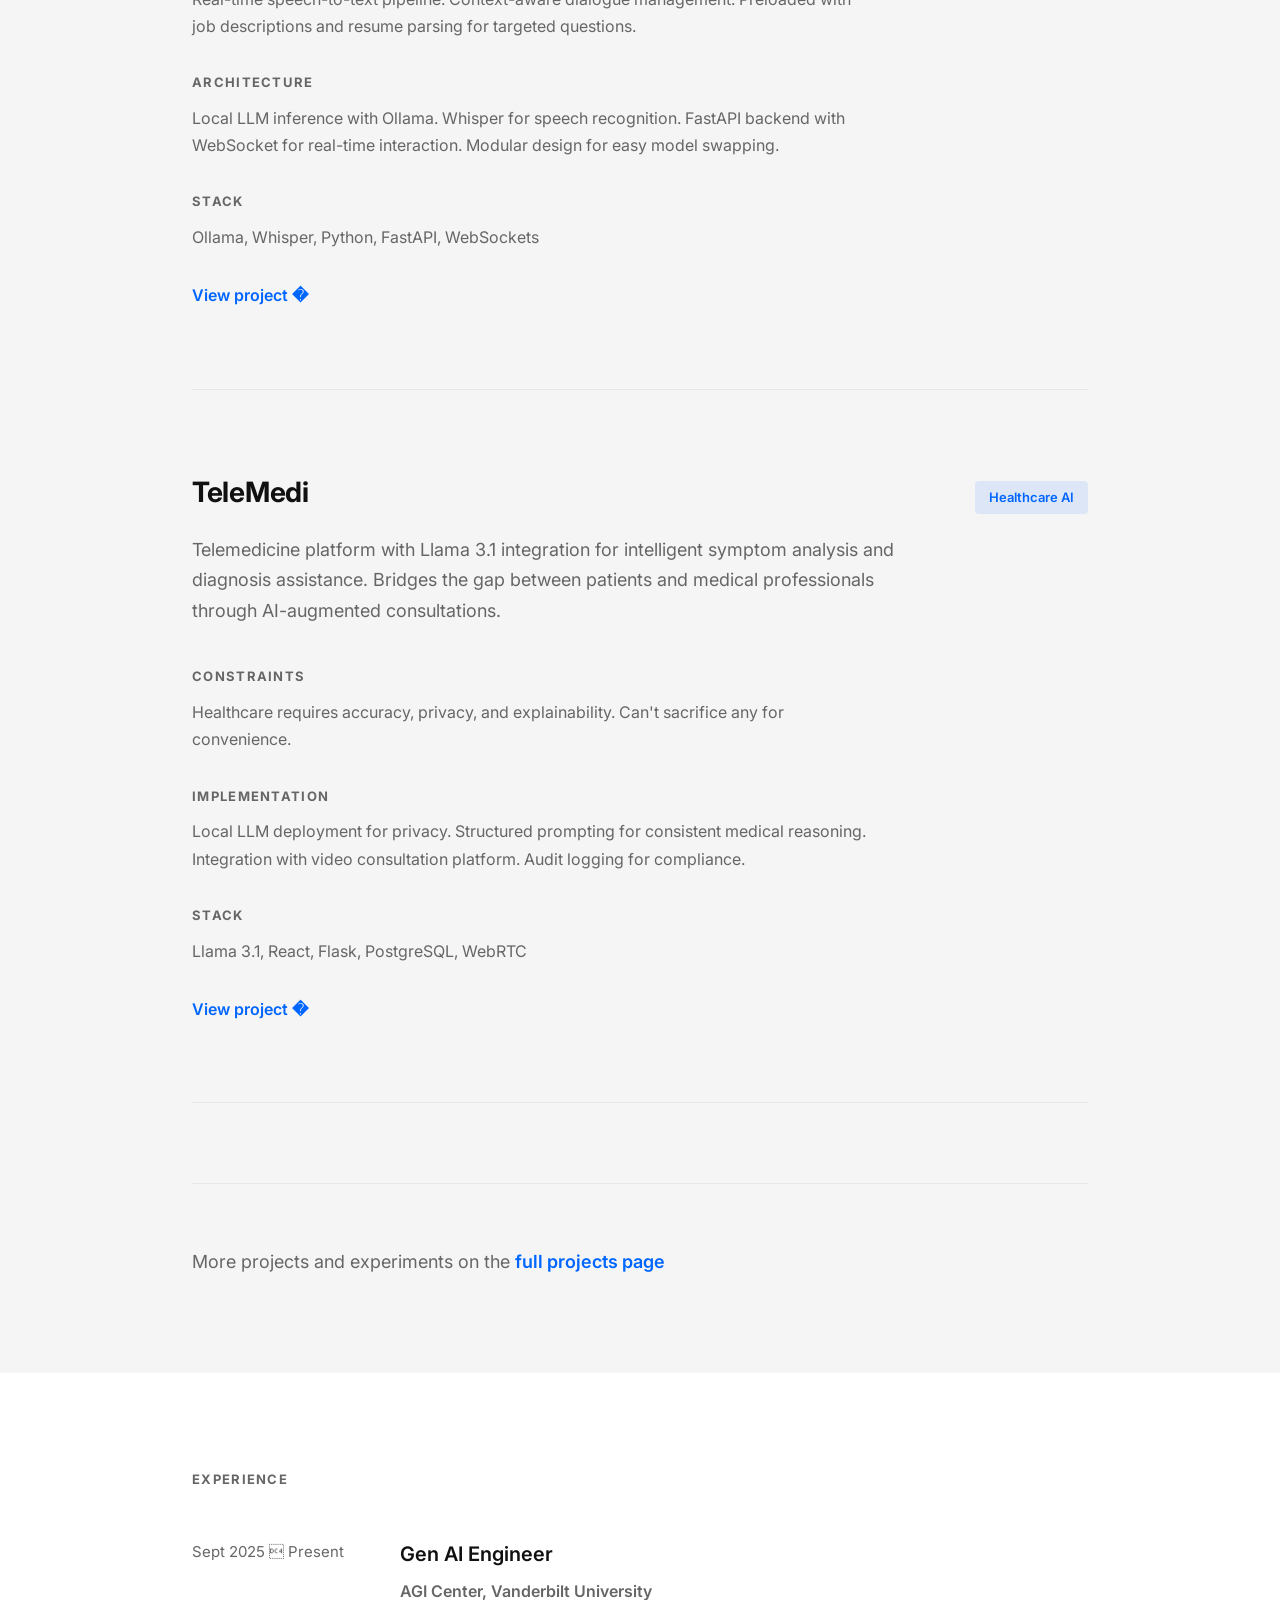
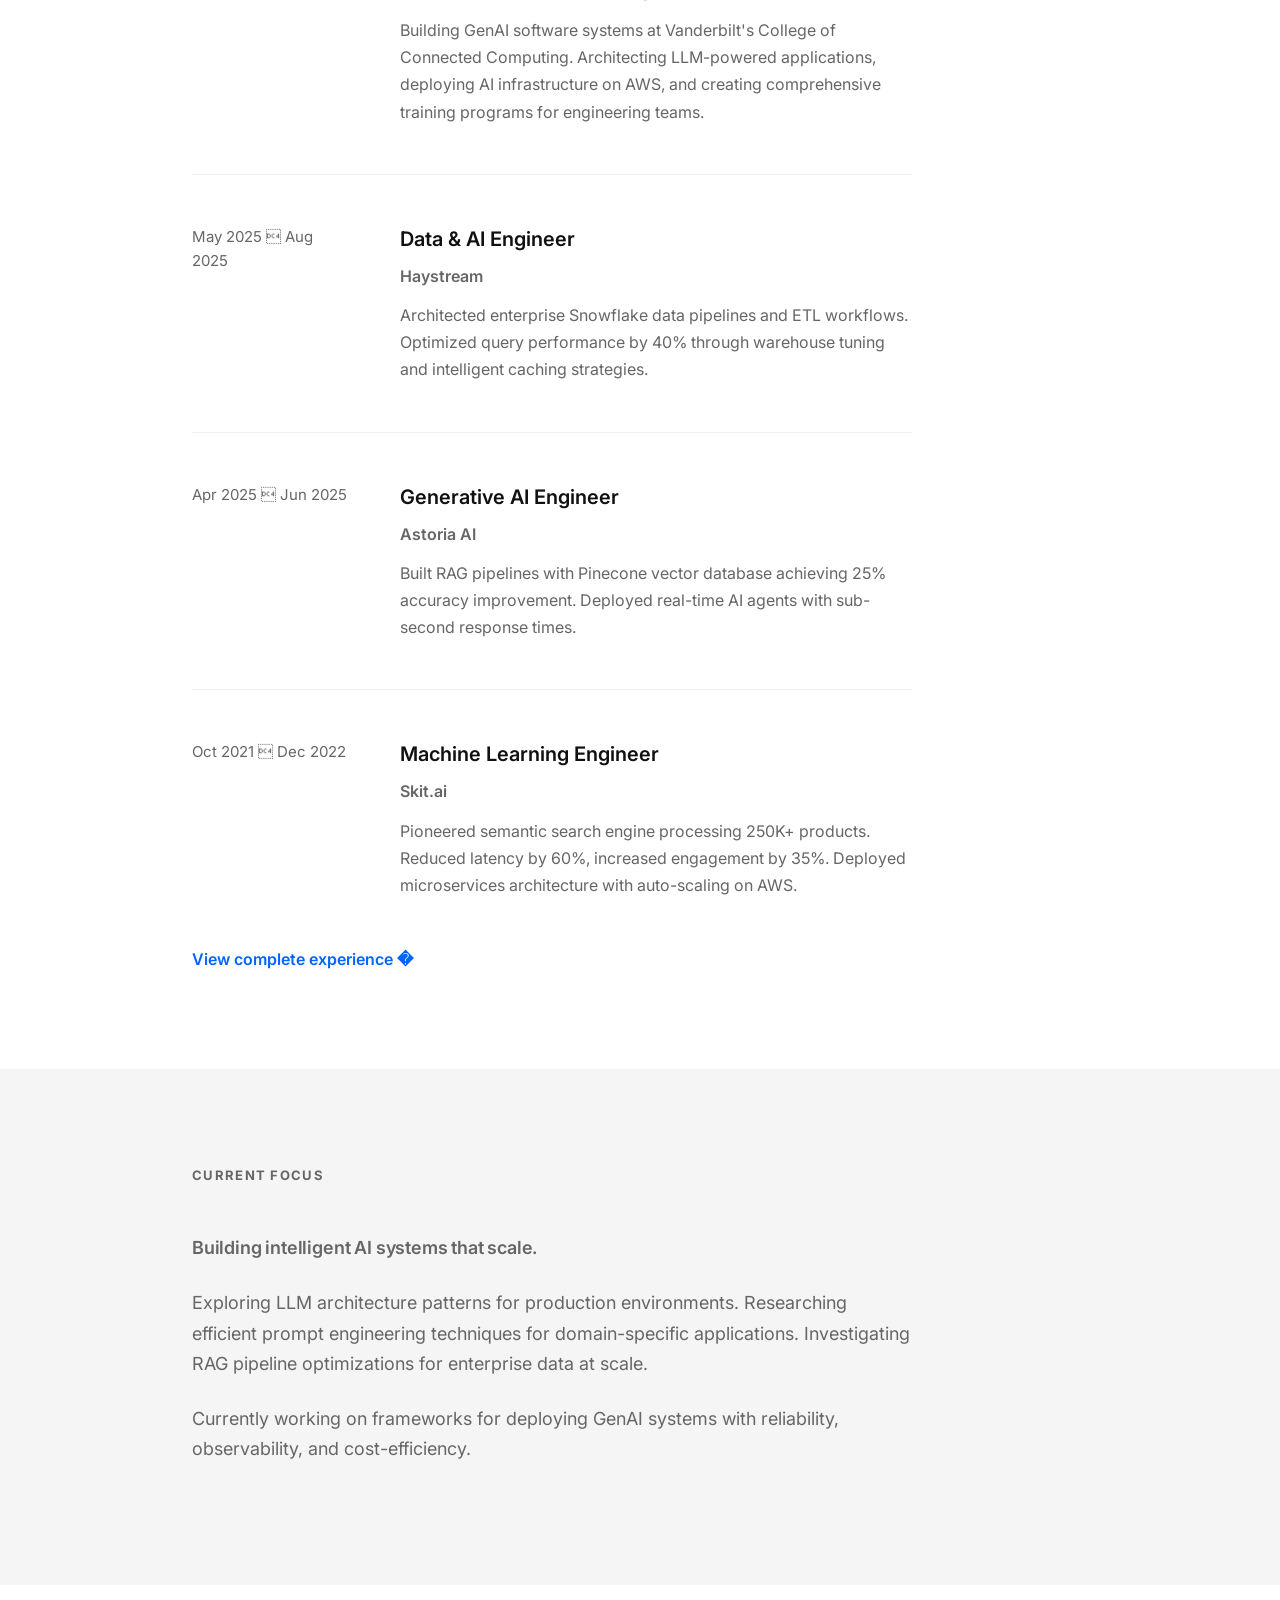
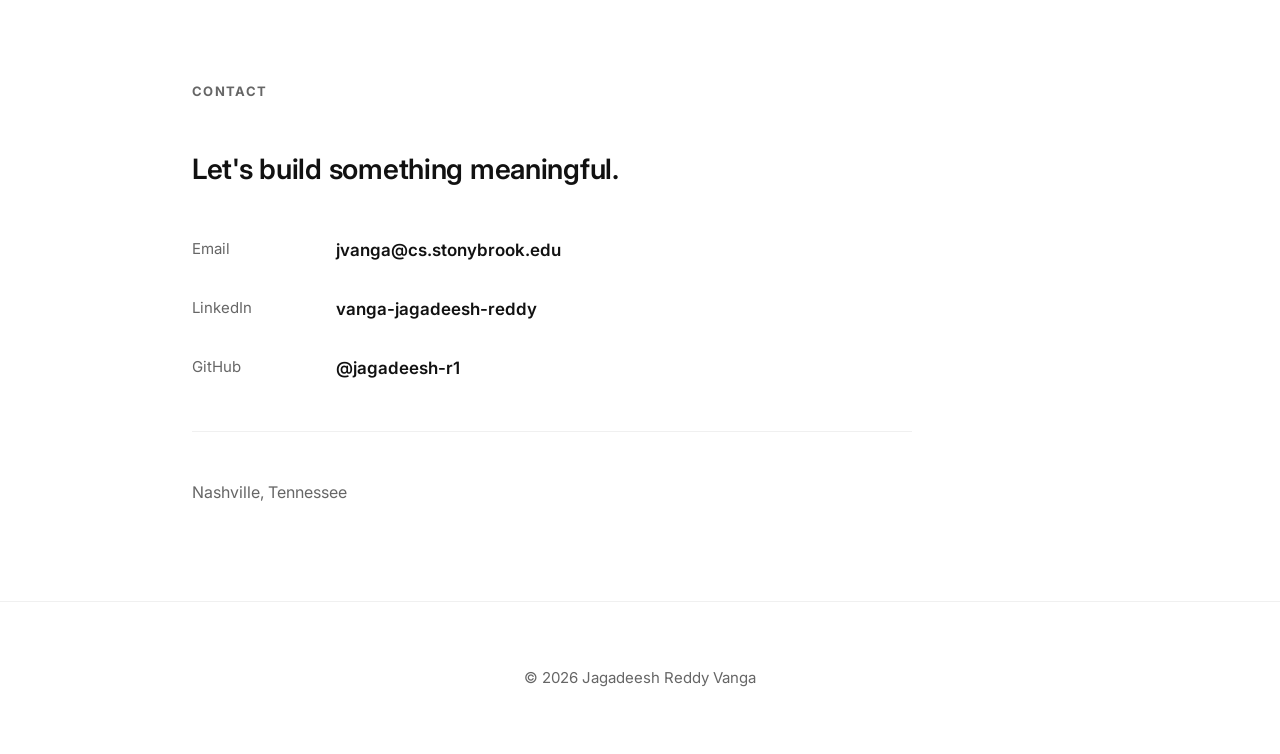
==== commit 308d8cdf: "Remove verbose paragraph from About section Removed the paragraph starting with 'My approach: unders" ====
--- a/index.html
+++ b/index.html
@@ -46,7 +46,6 @@
 <h2 class="section-label">About</h2>
 <div class="about-content">
 <p class="about-large">I build AI systems that bridge research and production.</p>
-<p>My approach: understand the theory deeply, then make pragmatic decisions that scale. Whether it's semantic search across 250K products or RAG pipelines with 25% accuracy improvements, I focus on systems that work in the real world, not just in demos.</p>
 <p>Currently at Vanderbilt University's College of Connected Computing, building production GenAI systems and training the next generation of AI engineers.</p>
 </div>
 
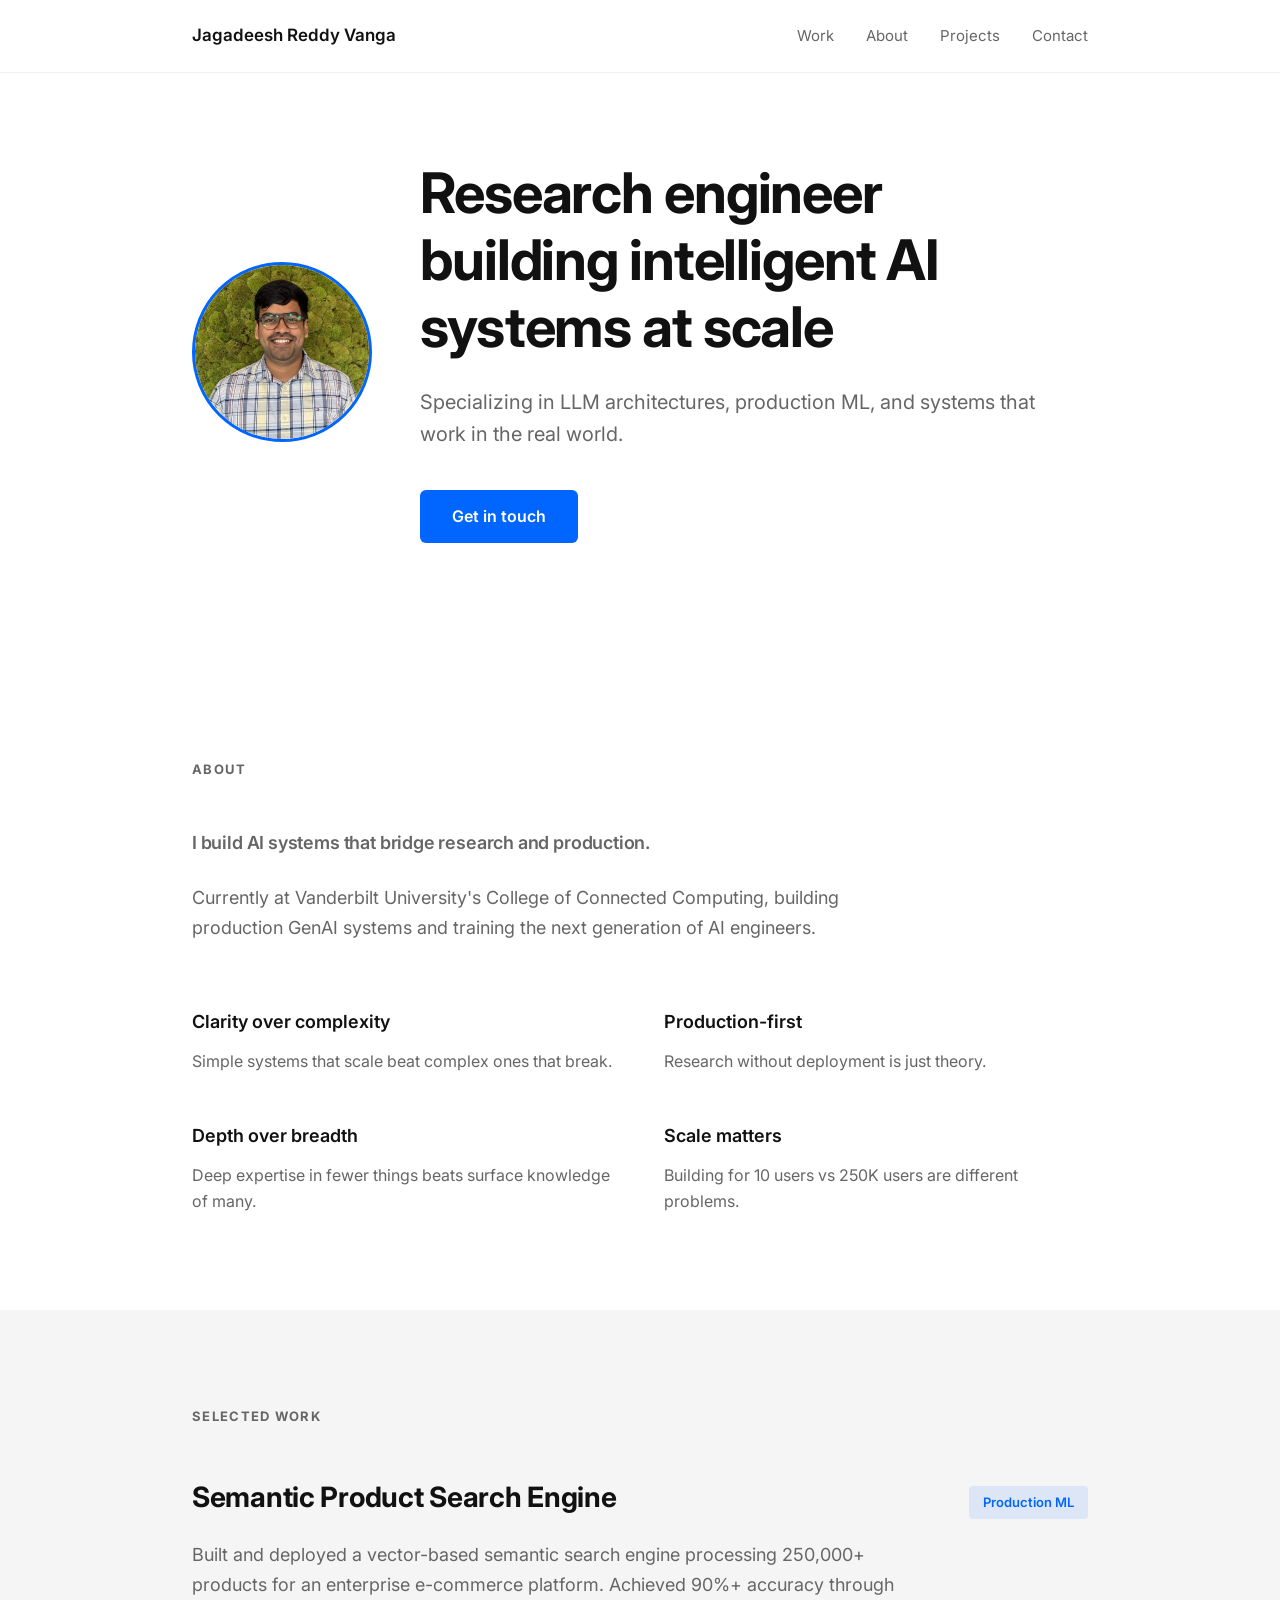
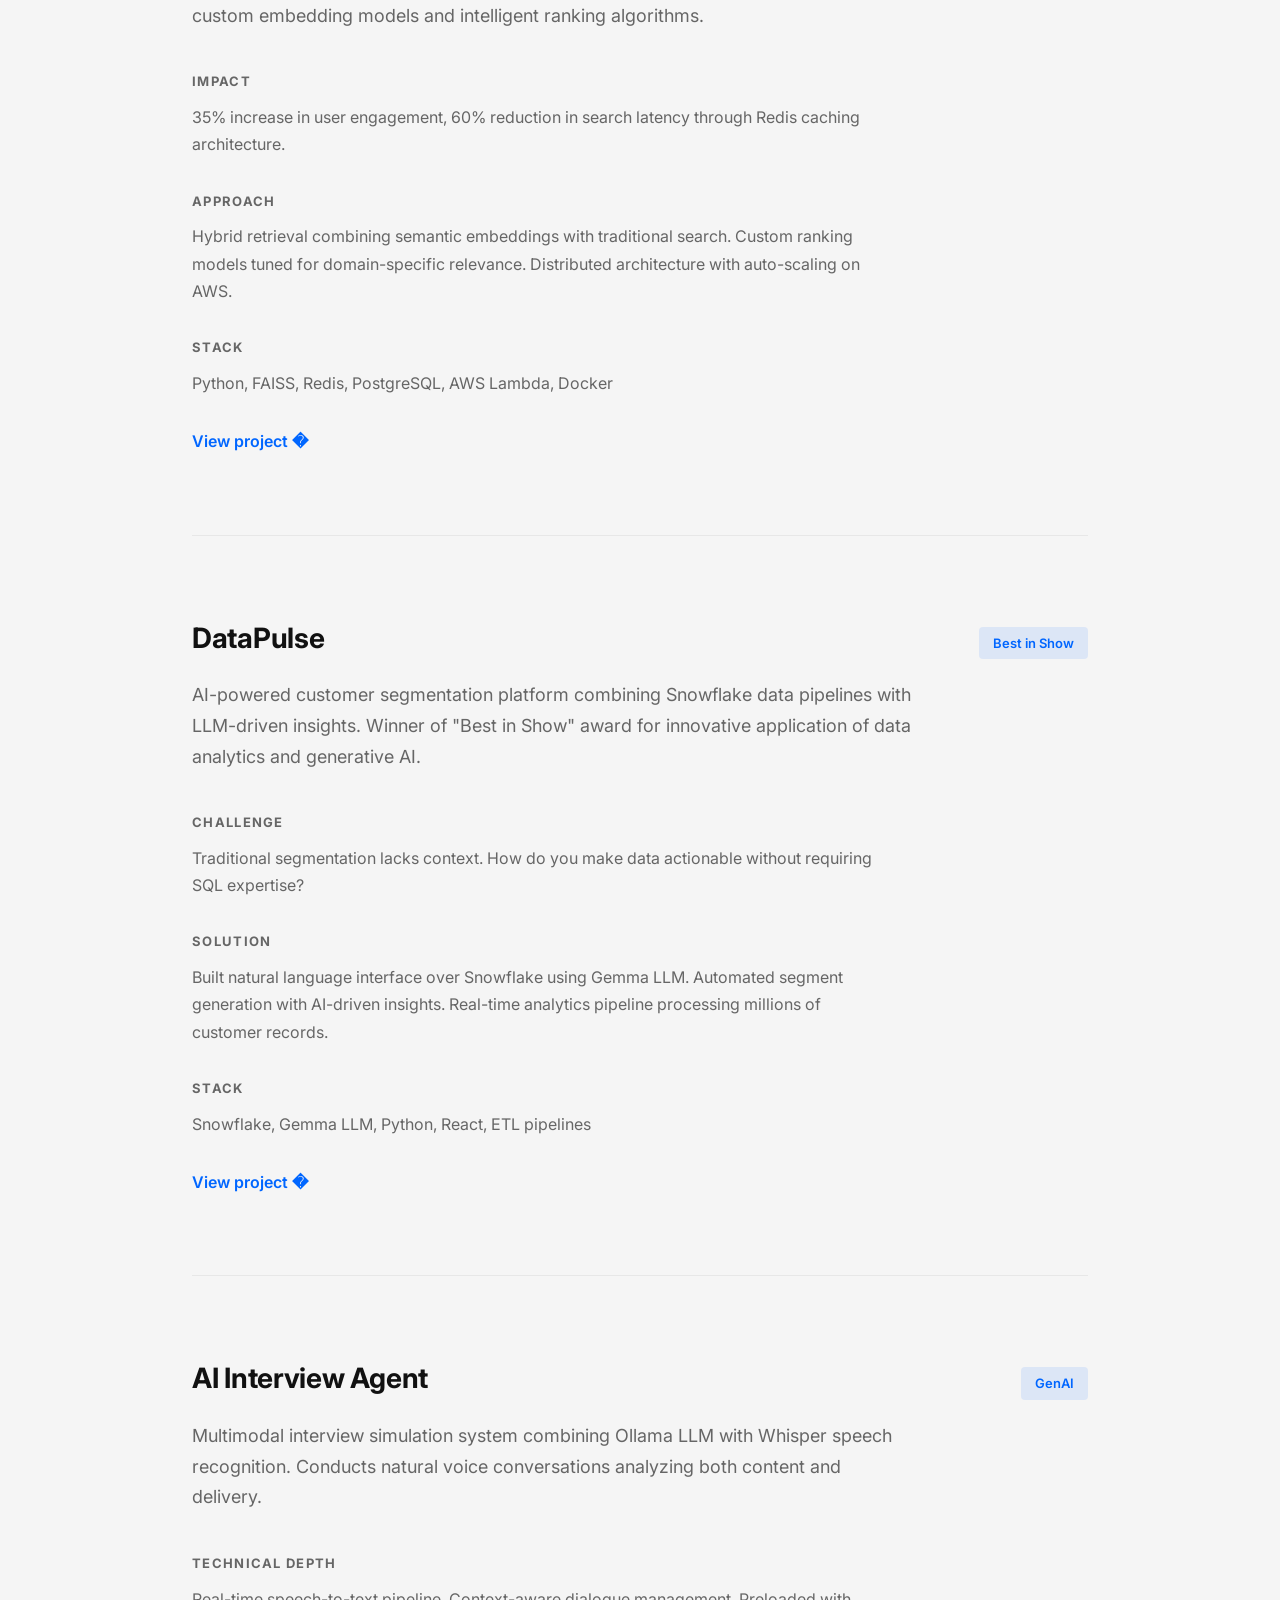
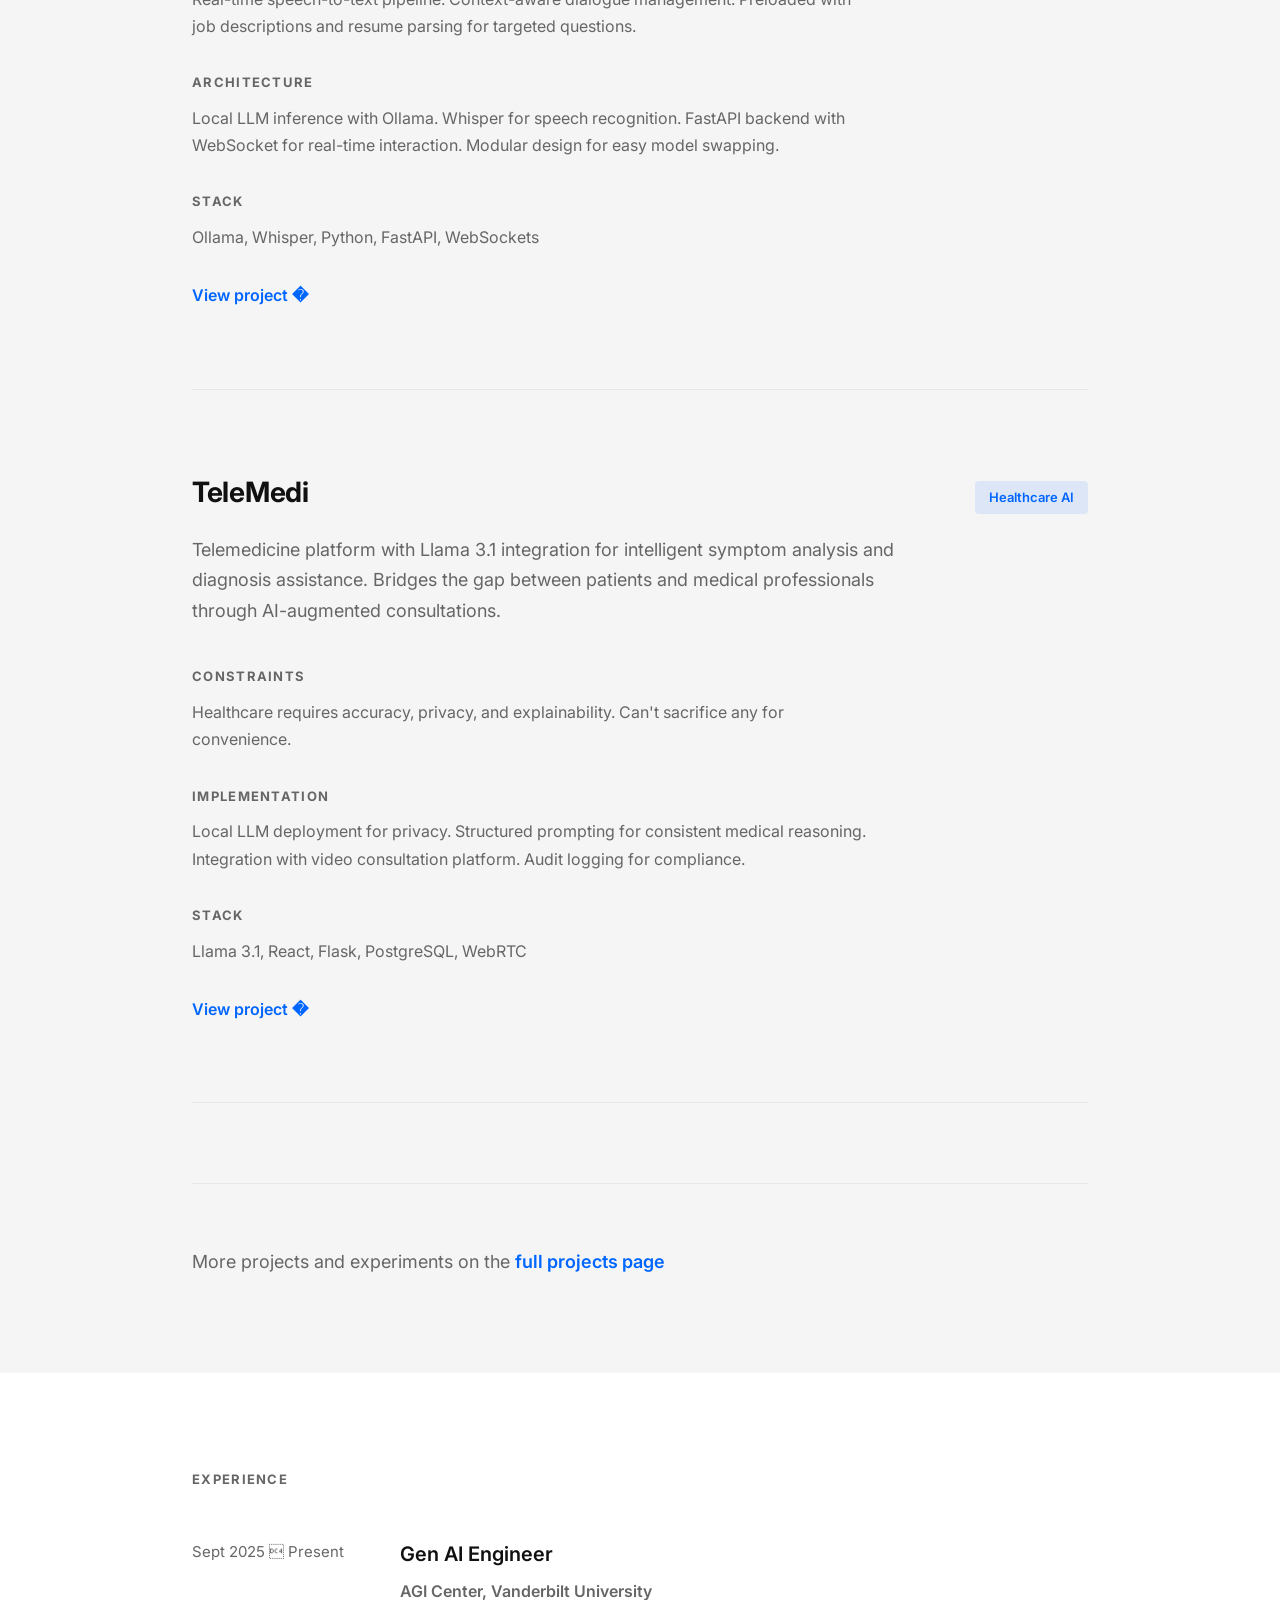
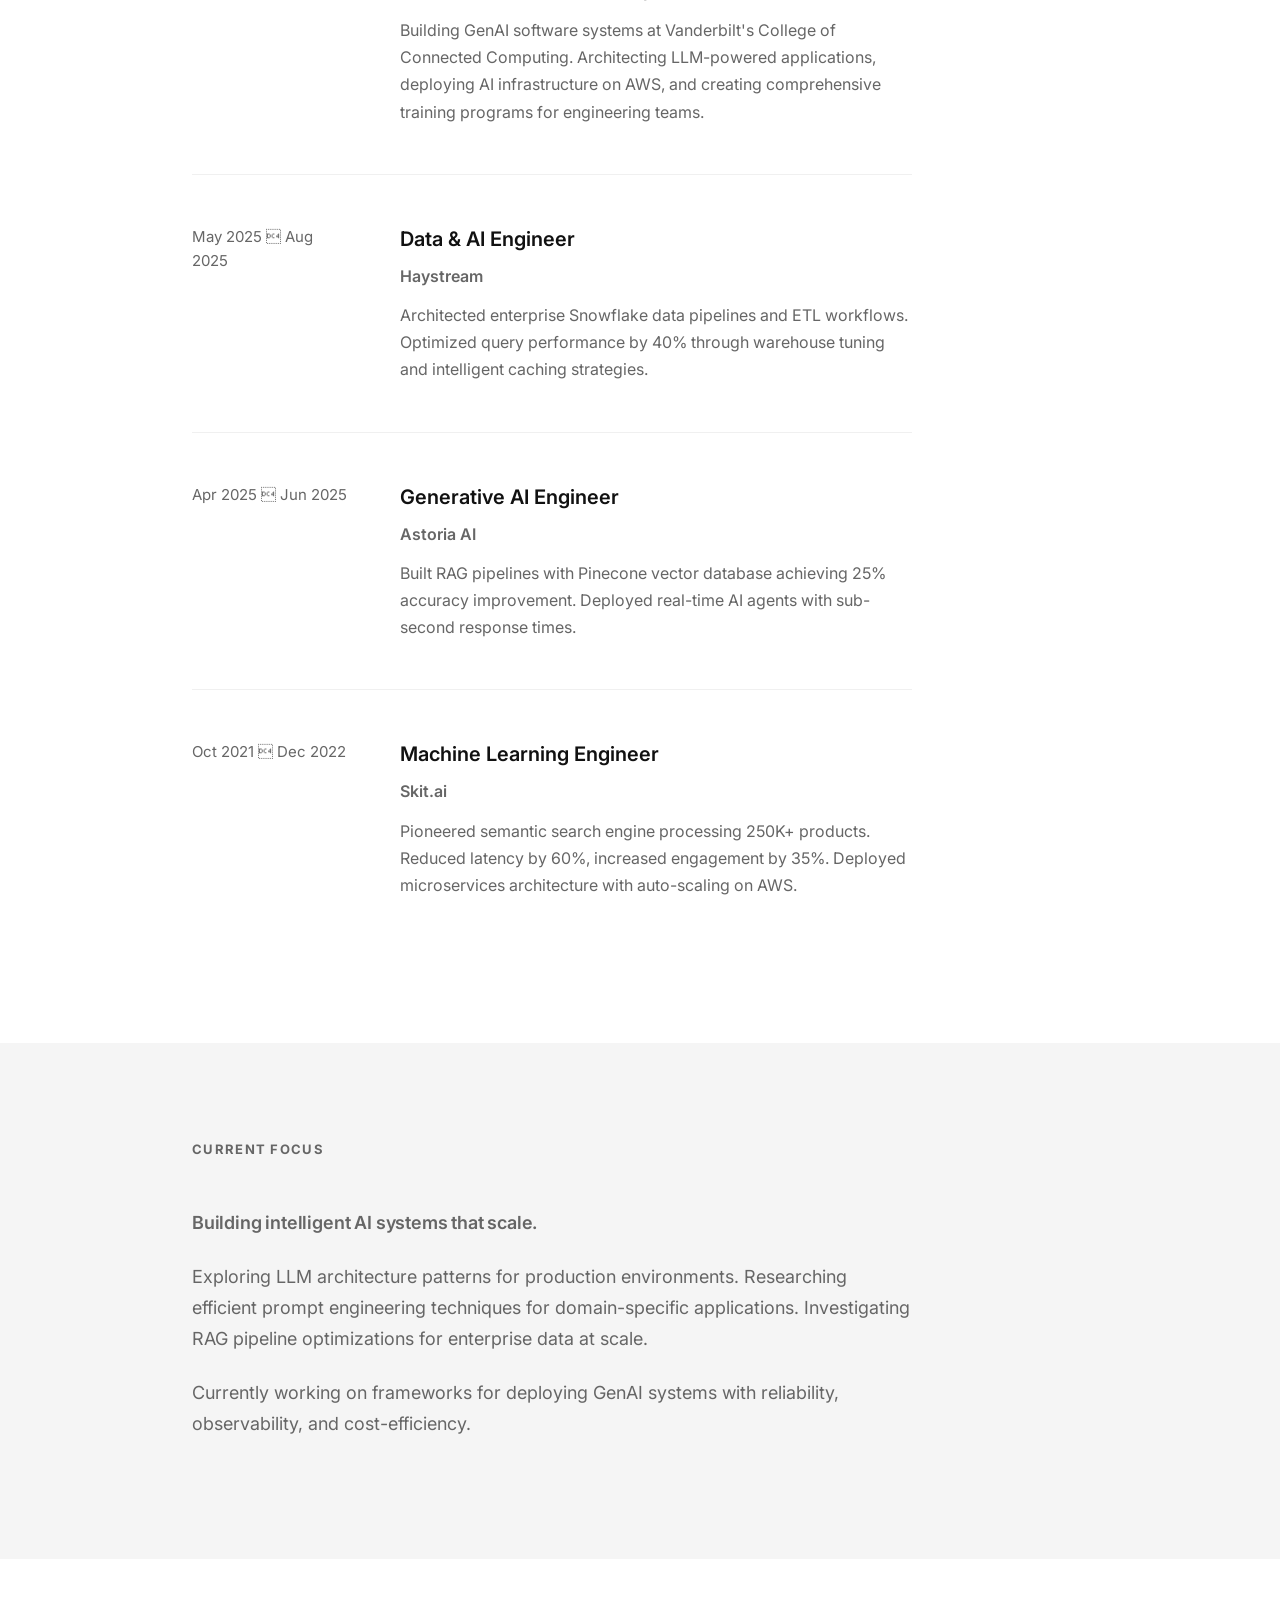
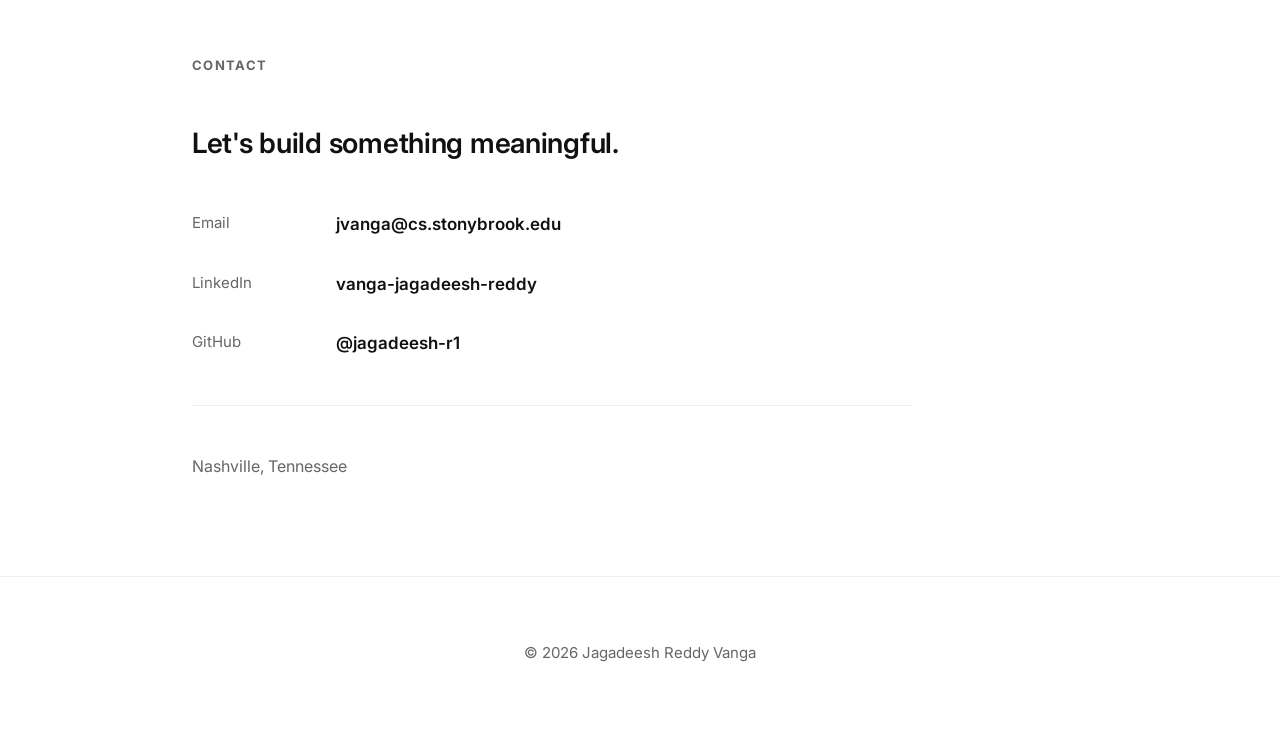
==== commit fa435f4f: "Remove broken 'View complete experience' link The link had invalid anchor syntax (#work#experience) " ====
--- a/index.html
+++ b/index.html
@@ -215,7 +215,6 @@
 </div>
 
 </div>
-<p class="experience-note"><a href="#work#experience">View complete experience �</a></p>
 </div>
 </section>
 
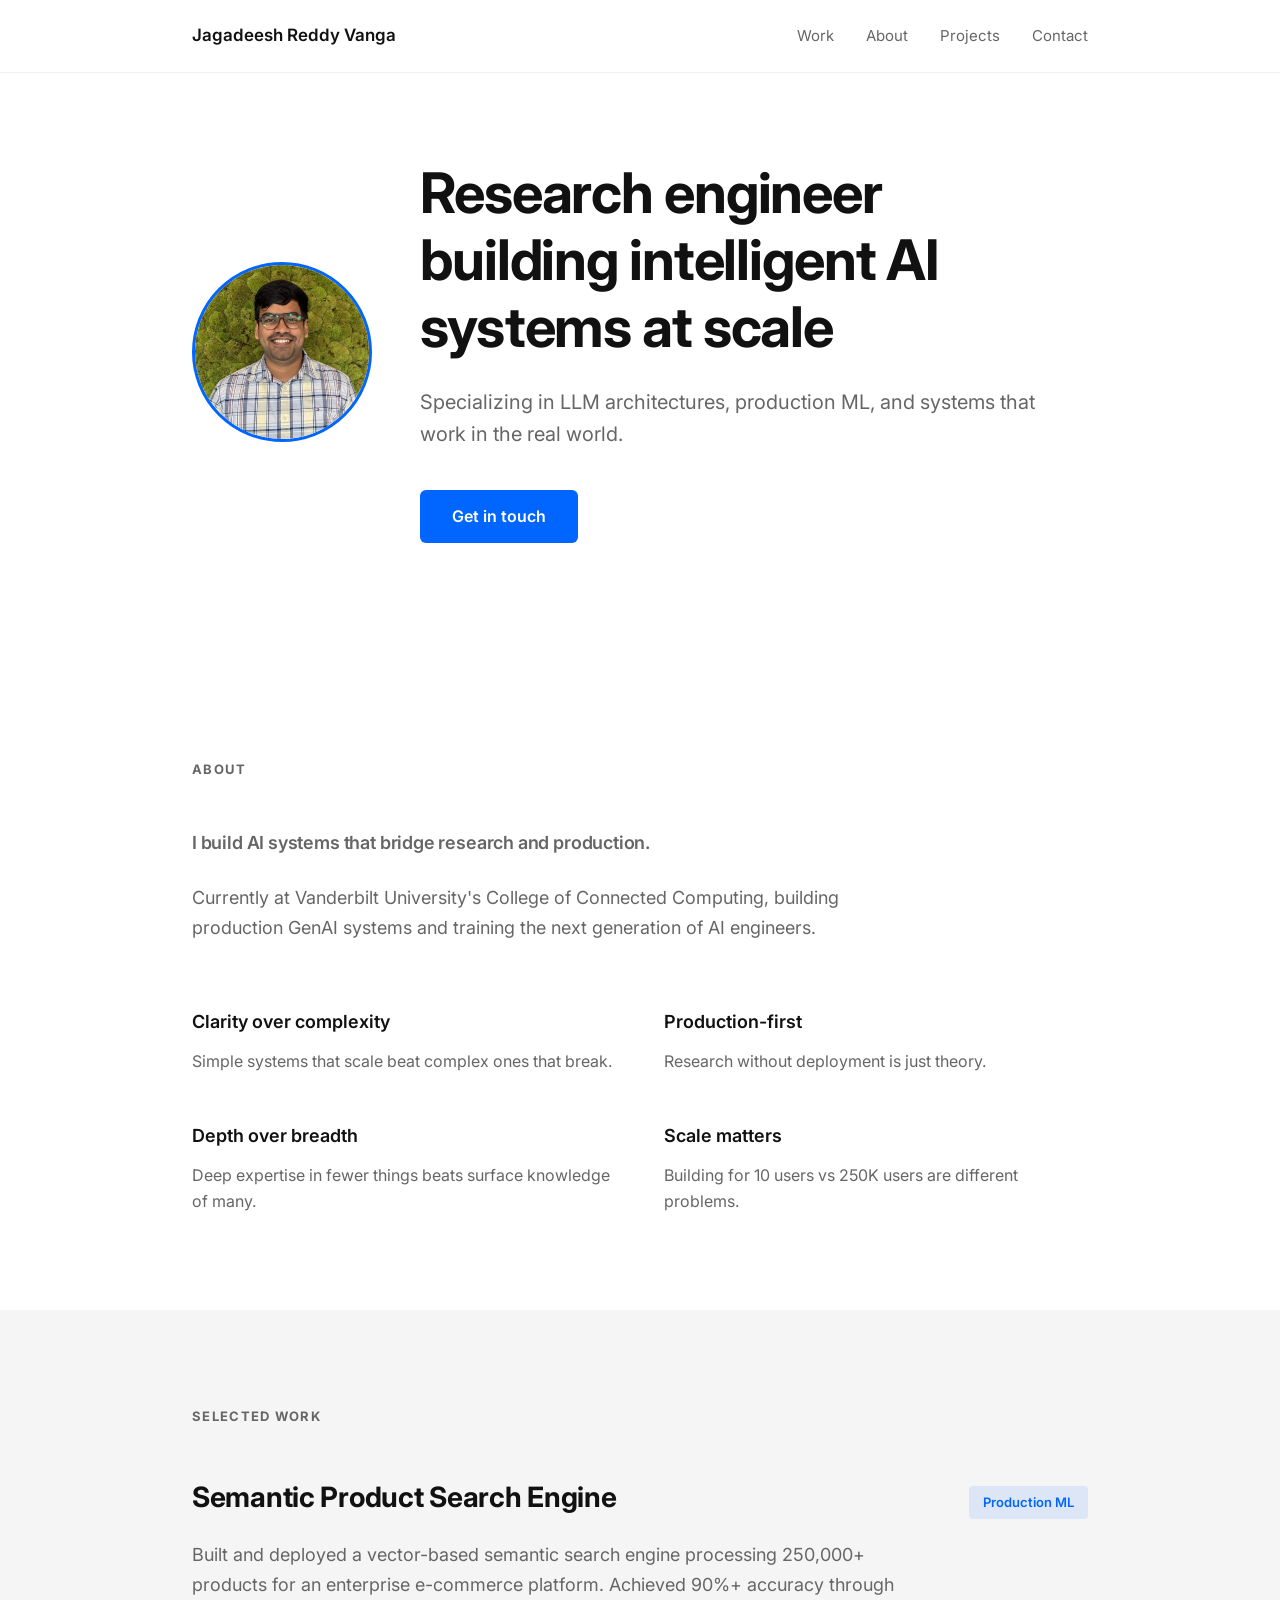
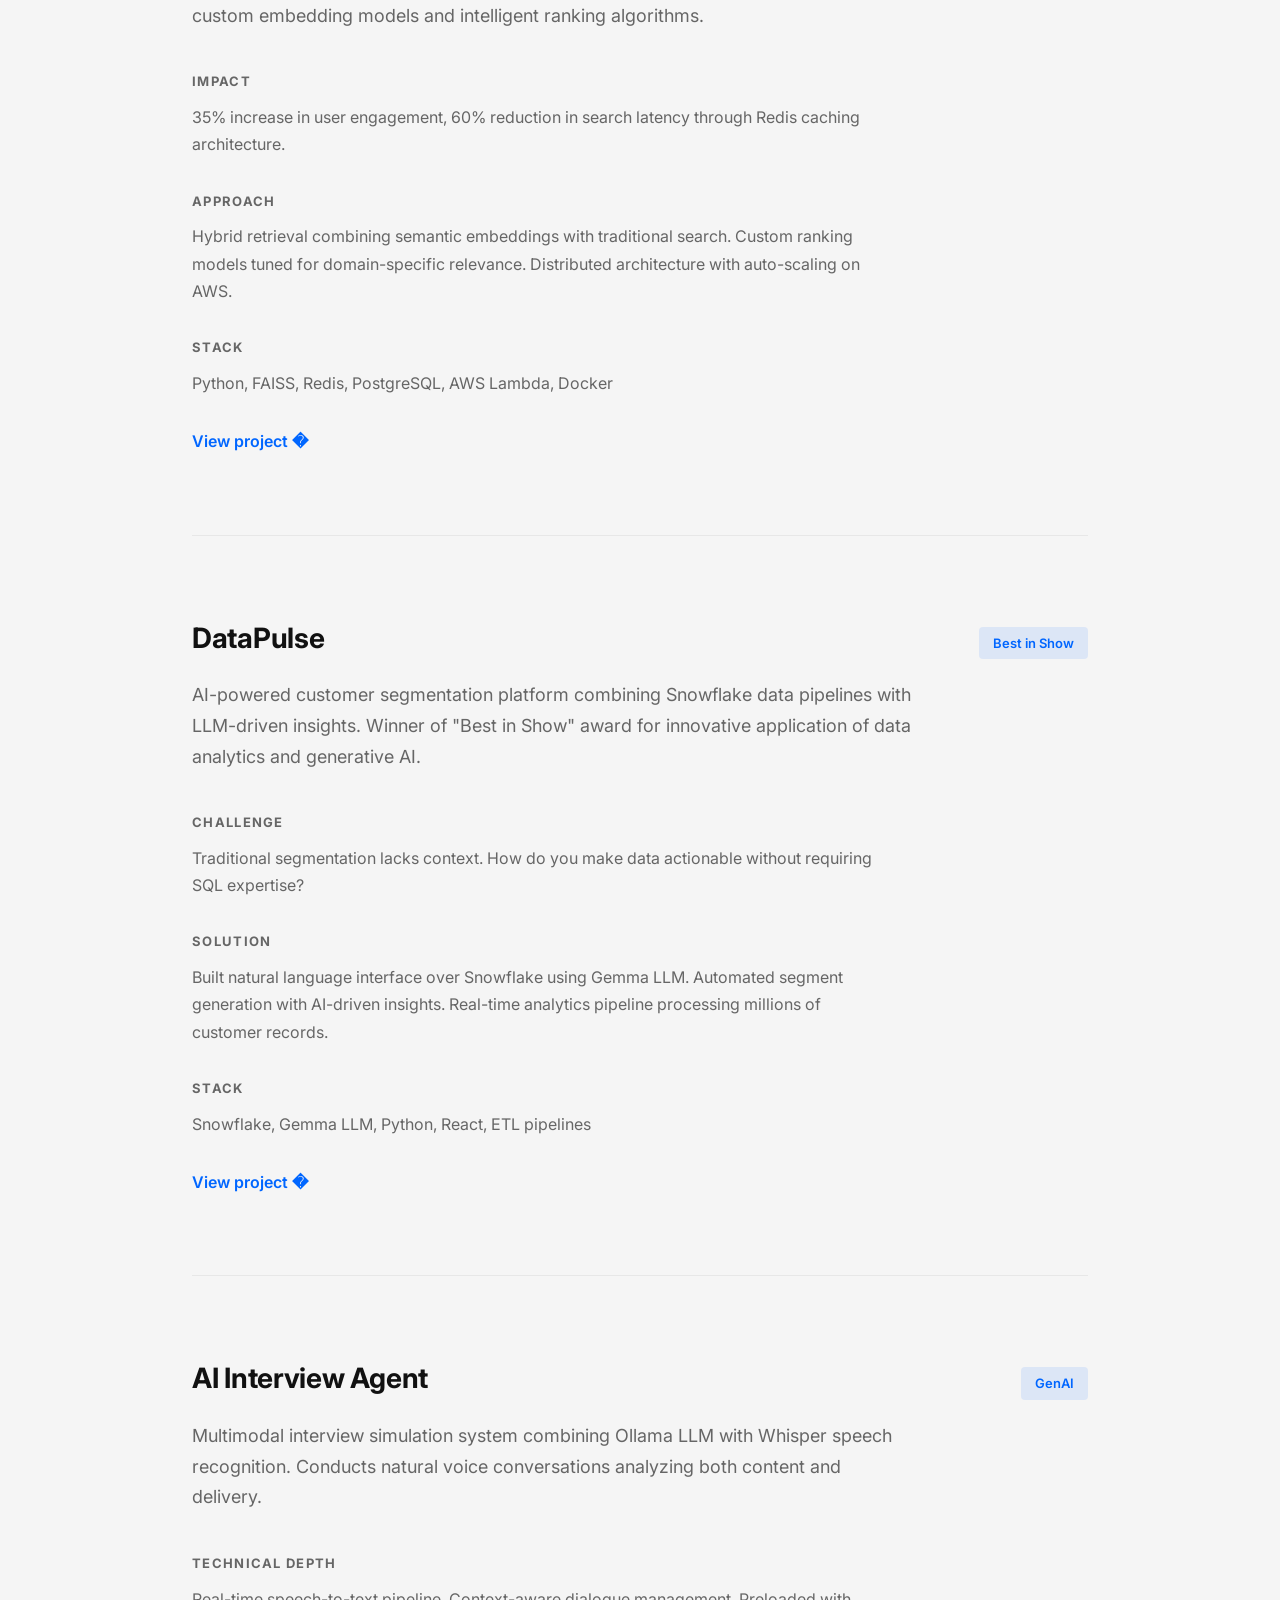
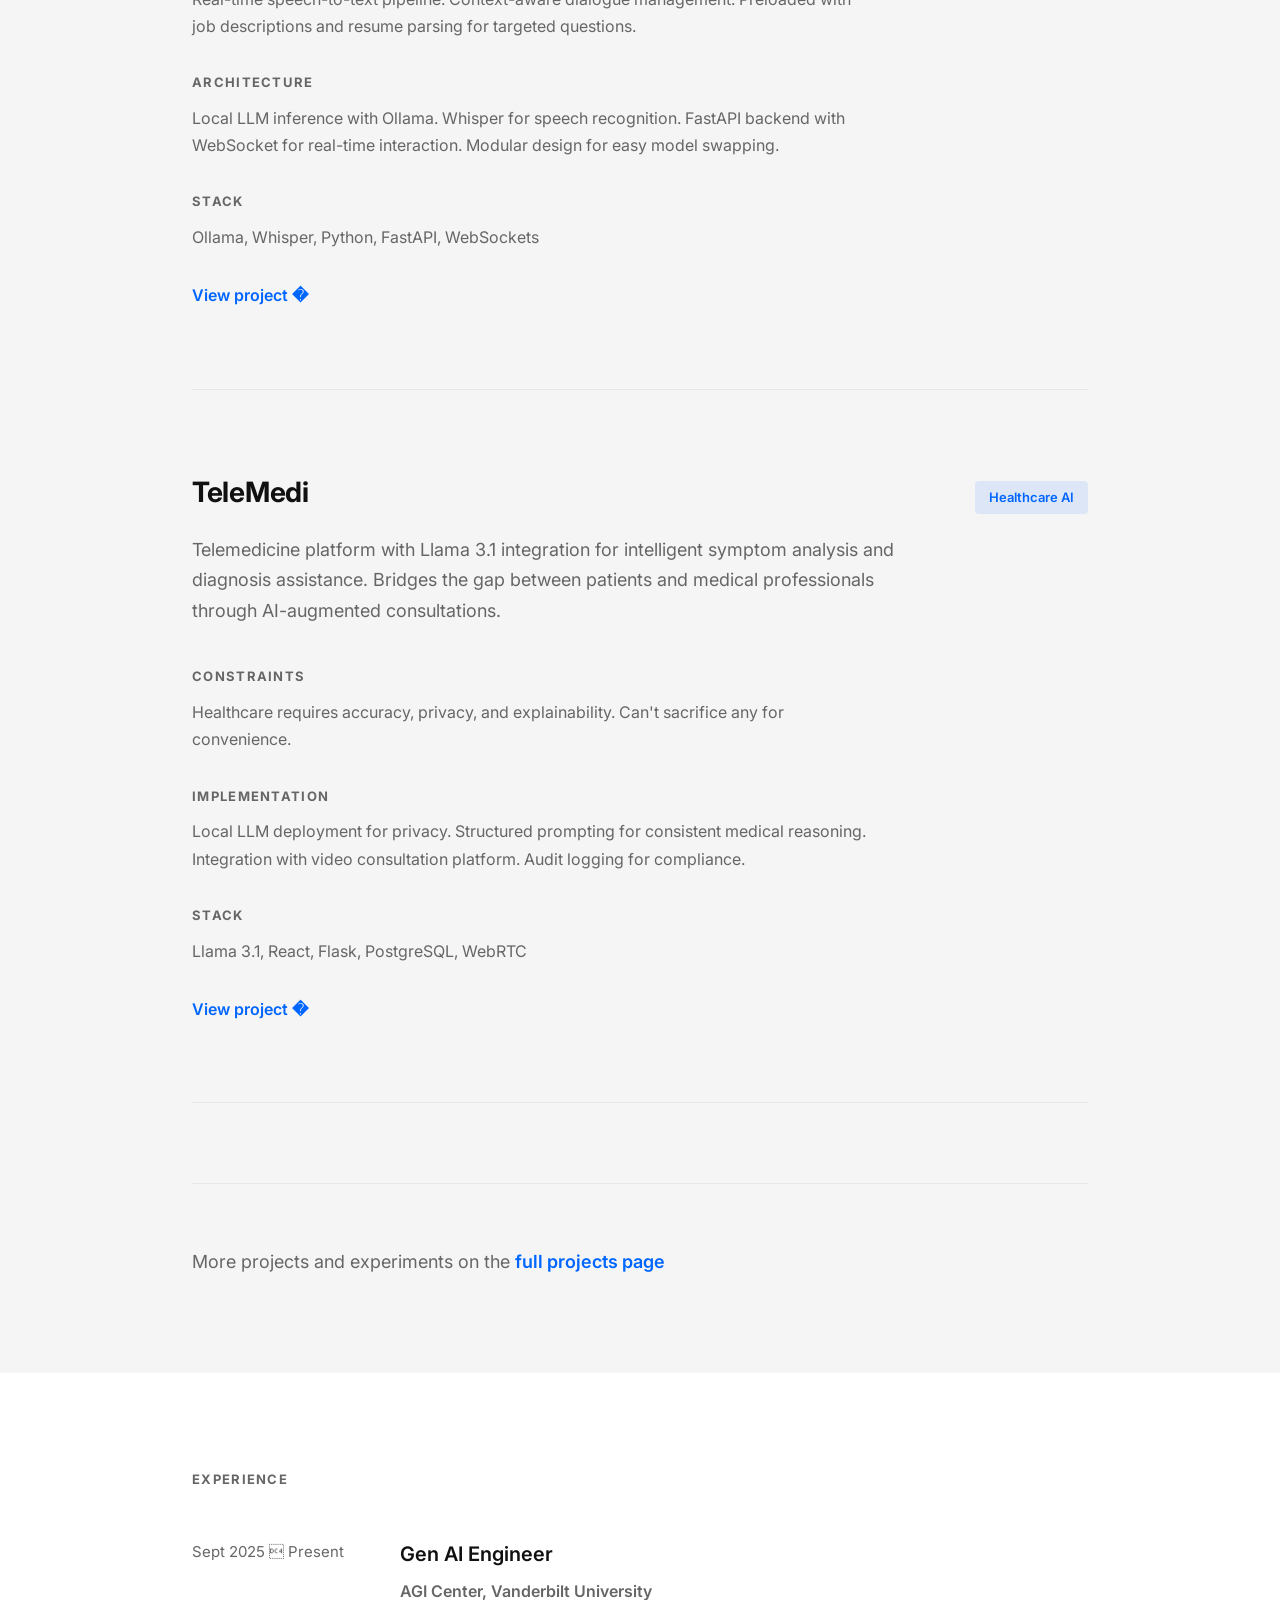
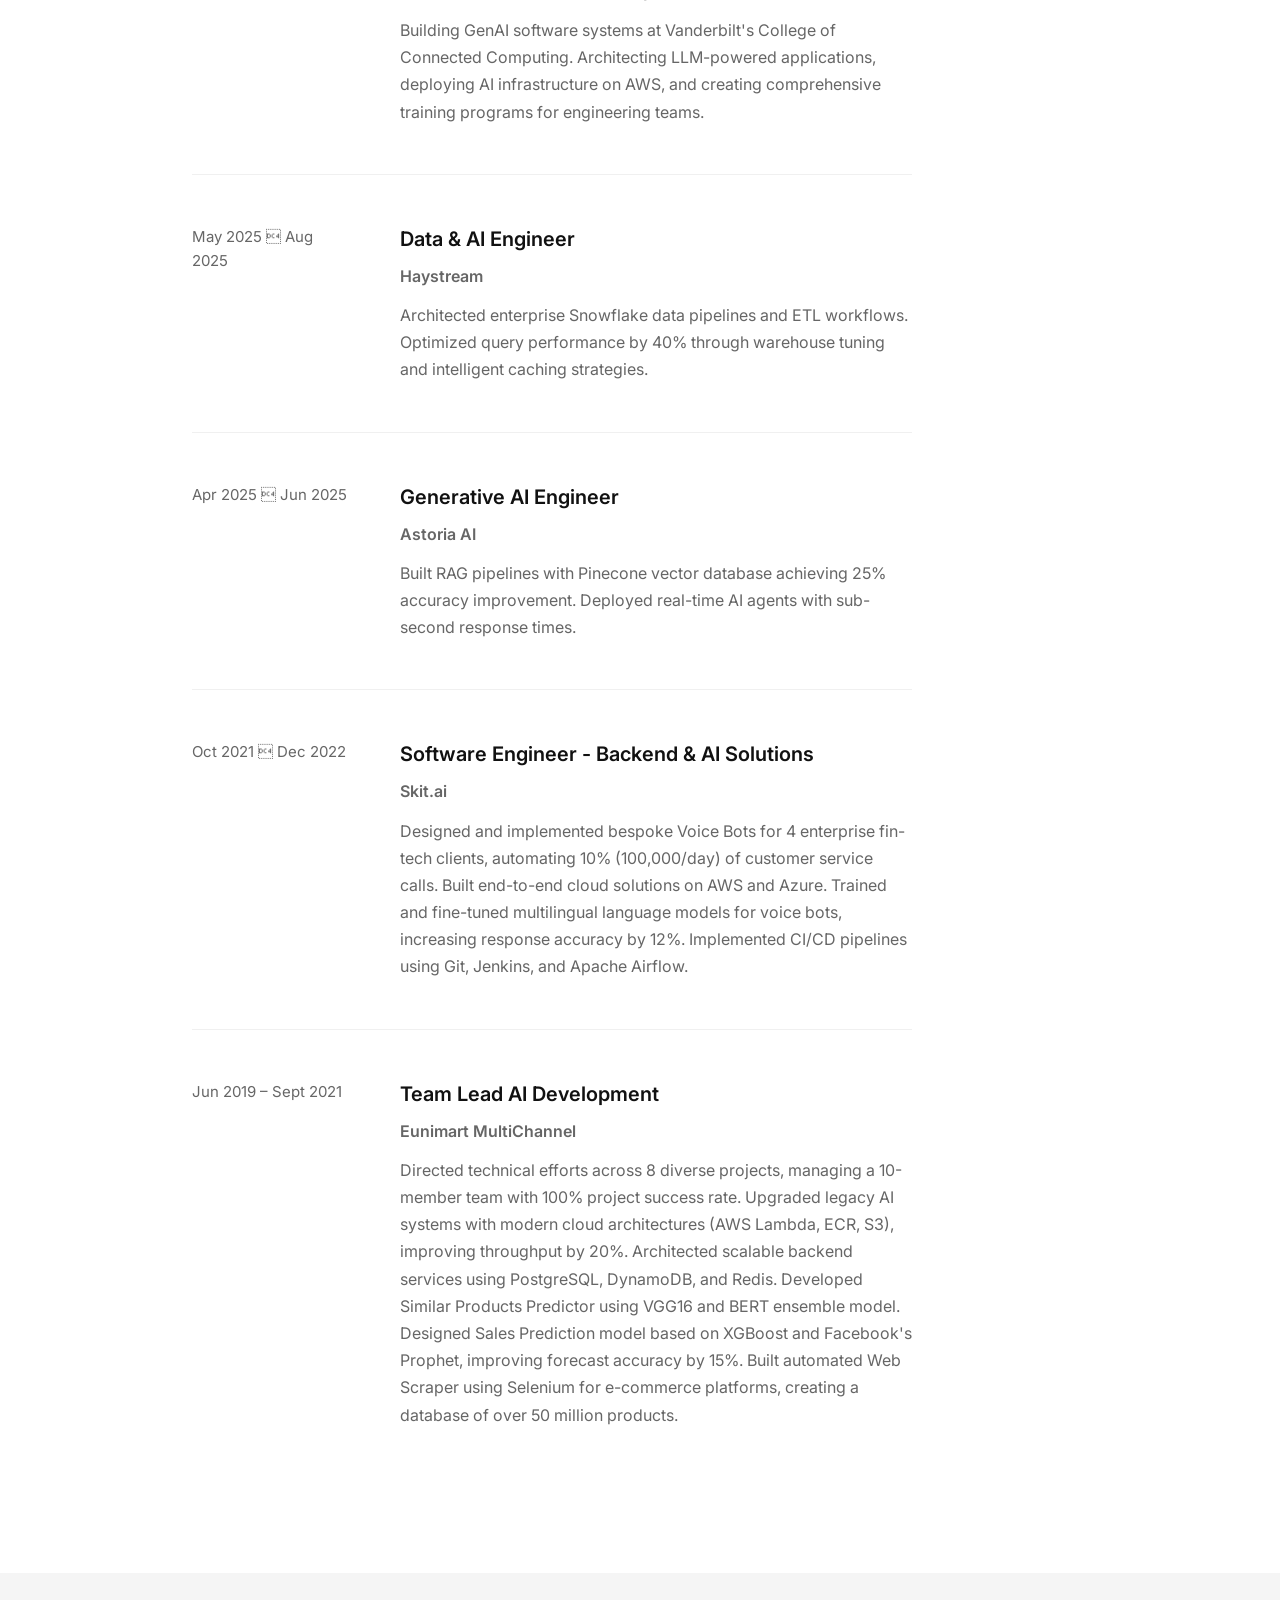
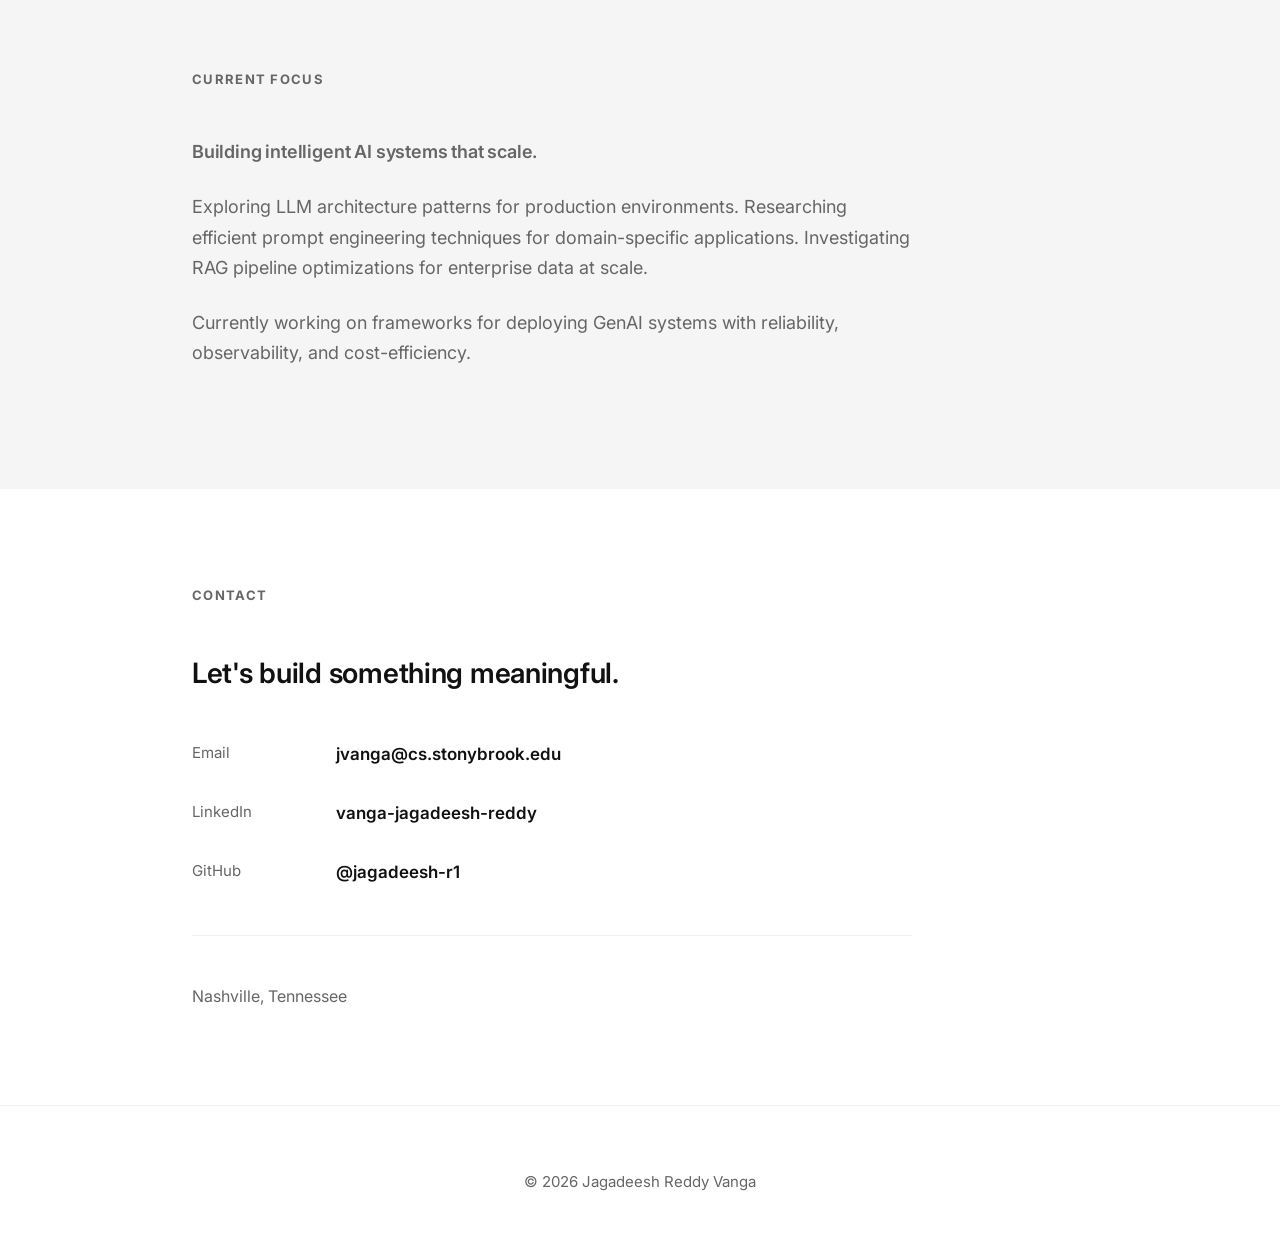
==== commit b796e4c2: "Add complete work experience - include Eunimart MultiChannel Added missing experience entry: - Eunim" ====
--- a/index.html
+++ b/index.html
@@ -208,9 +208,18 @@
 <div class="timeline-item">
 <span class="timeline-date">Oct 2021  Dec 2022</span>
 <div class="timeline-content">
-<h3>Machine Learning Engineer</h3>
+<h3>Software Engineer - Backend & AI Solutions</h3>
 <p class="timeline-org">Skit.ai</p>
-<p>Pioneered semantic search engine processing 250K+ products. Reduced latency by 60%, increased engagement by 35%. Deployed microservices architecture with auto-scaling on AWS.</p>
+<p>Designed and implemented bespoke Voice Bots for 4 enterprise fin-tech clients, automating 10% (100,000/day) of customer service calls. Built end-to-end cloud solutions on AWS and Azure. Trained and fine-tuned multilingual language models for voice bots, increasing response accuracy by 12%. Implemented CI/CD pipelines using Git, Jenkins, and Apache Airflow.</p>
+</div>
+</div>
+
+<div class="timeline-item">
+<span class="timeline-date">Jun 2019 – Sept 2021</span>
+<div class="timeline-content">
+<h3>Team Lead AI Development</h3>
+<p class="timeline-org">Eunimart MultiChannel</p>
+<p>Directed technical efforts across 8 diverse projects, managing a 10-member team with 100% project success rate. Upgraded legacy AI systems with modern cloud architectures (AWS Lambda, ECR, S3), improving throughput by 20%. Architected scalable backend services using PostgreSQL, DynamoDB, and Redis. Developed Similar Products Predictor using VGG16 and BERT ensemble model. Designed Sales Prediction model based on XGBoost and Facebook's Prophet, improving forecast accuracy by 15%. Built automated Web Scraper using Selenium for e-commerce platforms, creating a database of over 50 million products.</p>
 </div>
 </div>
 
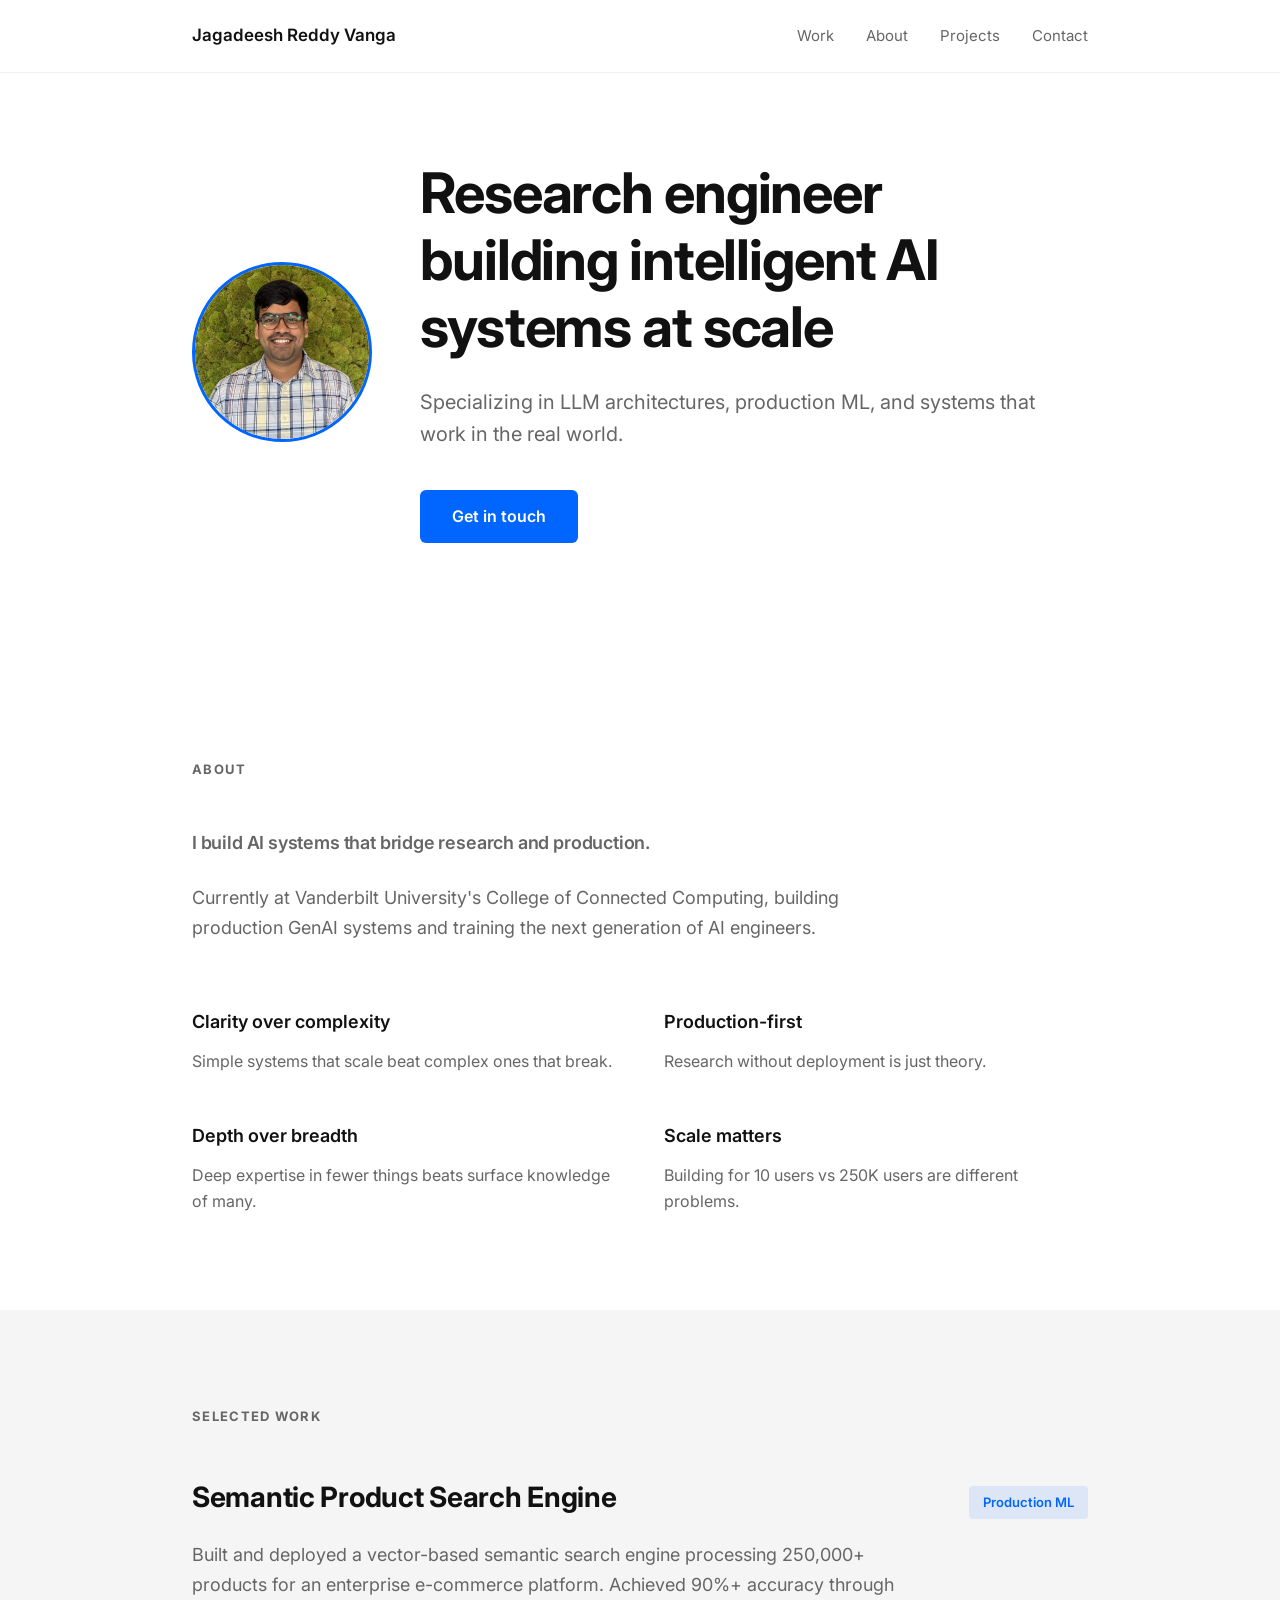
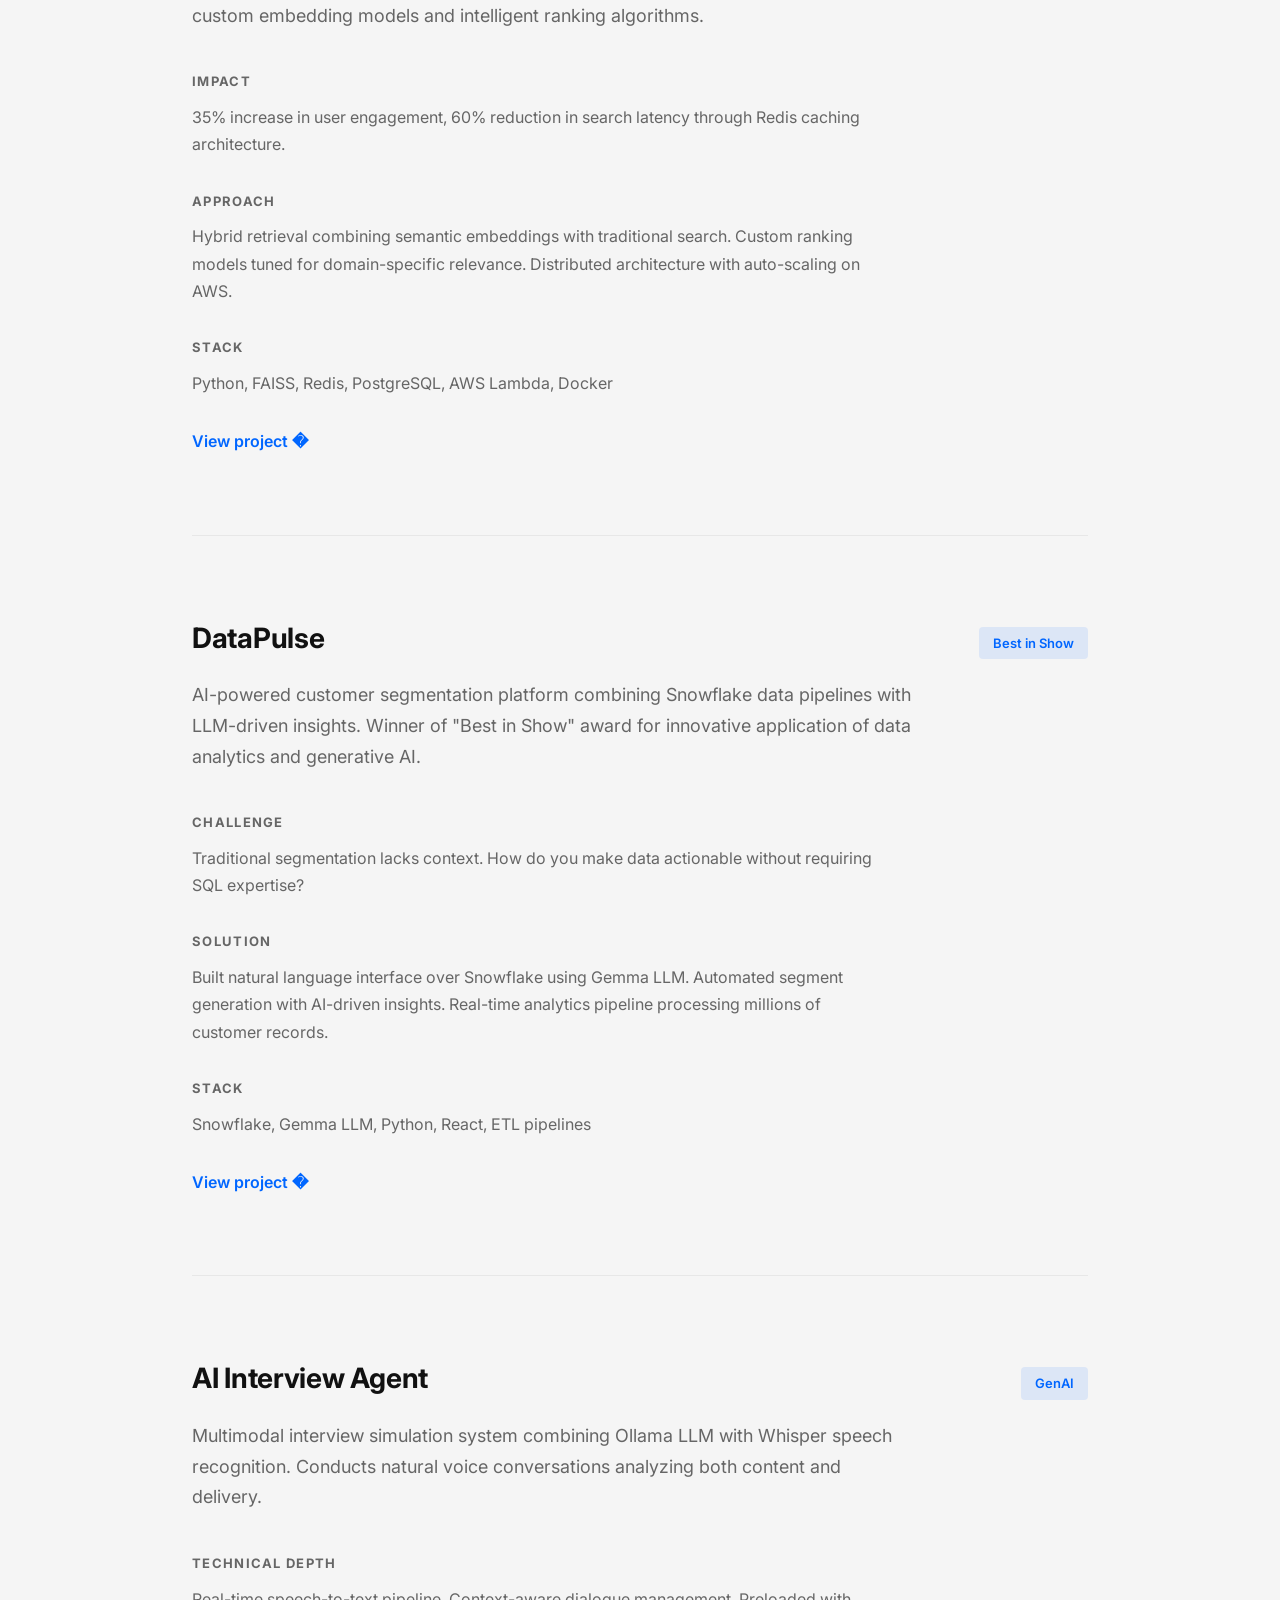
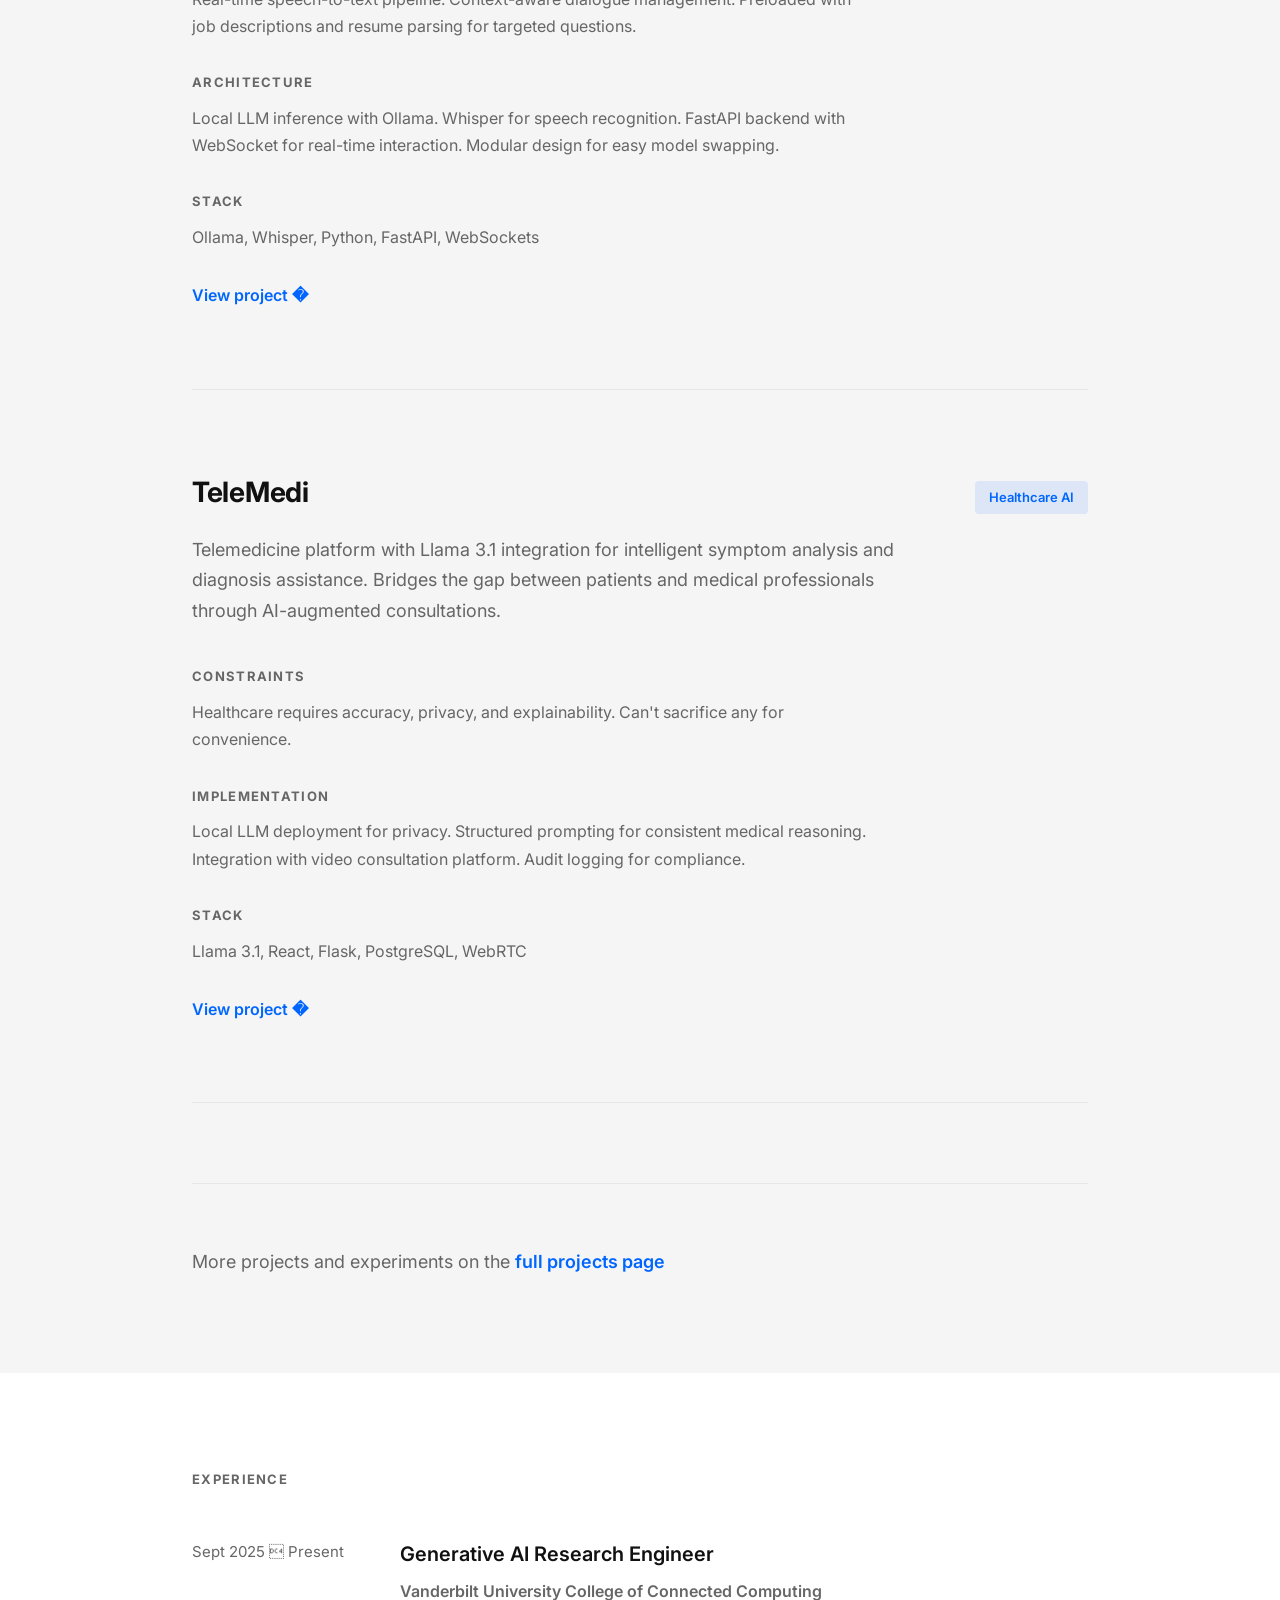
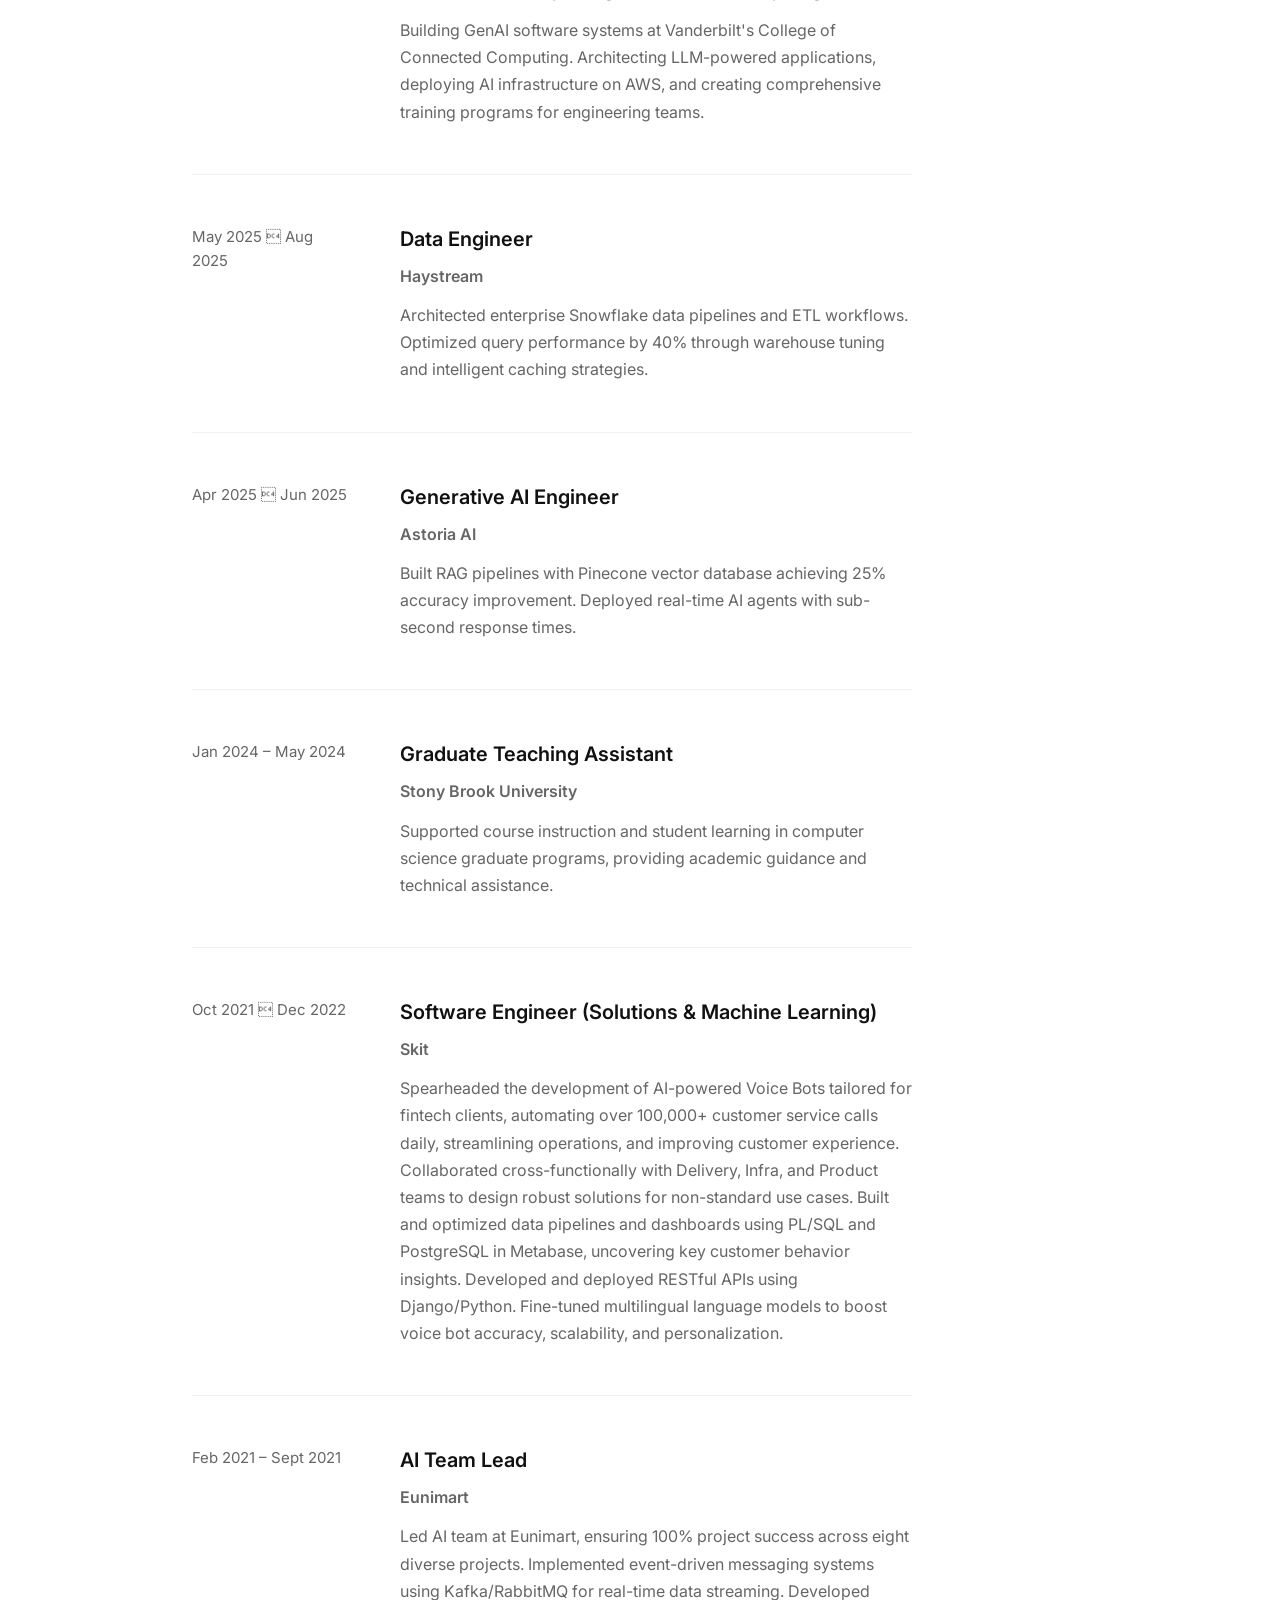
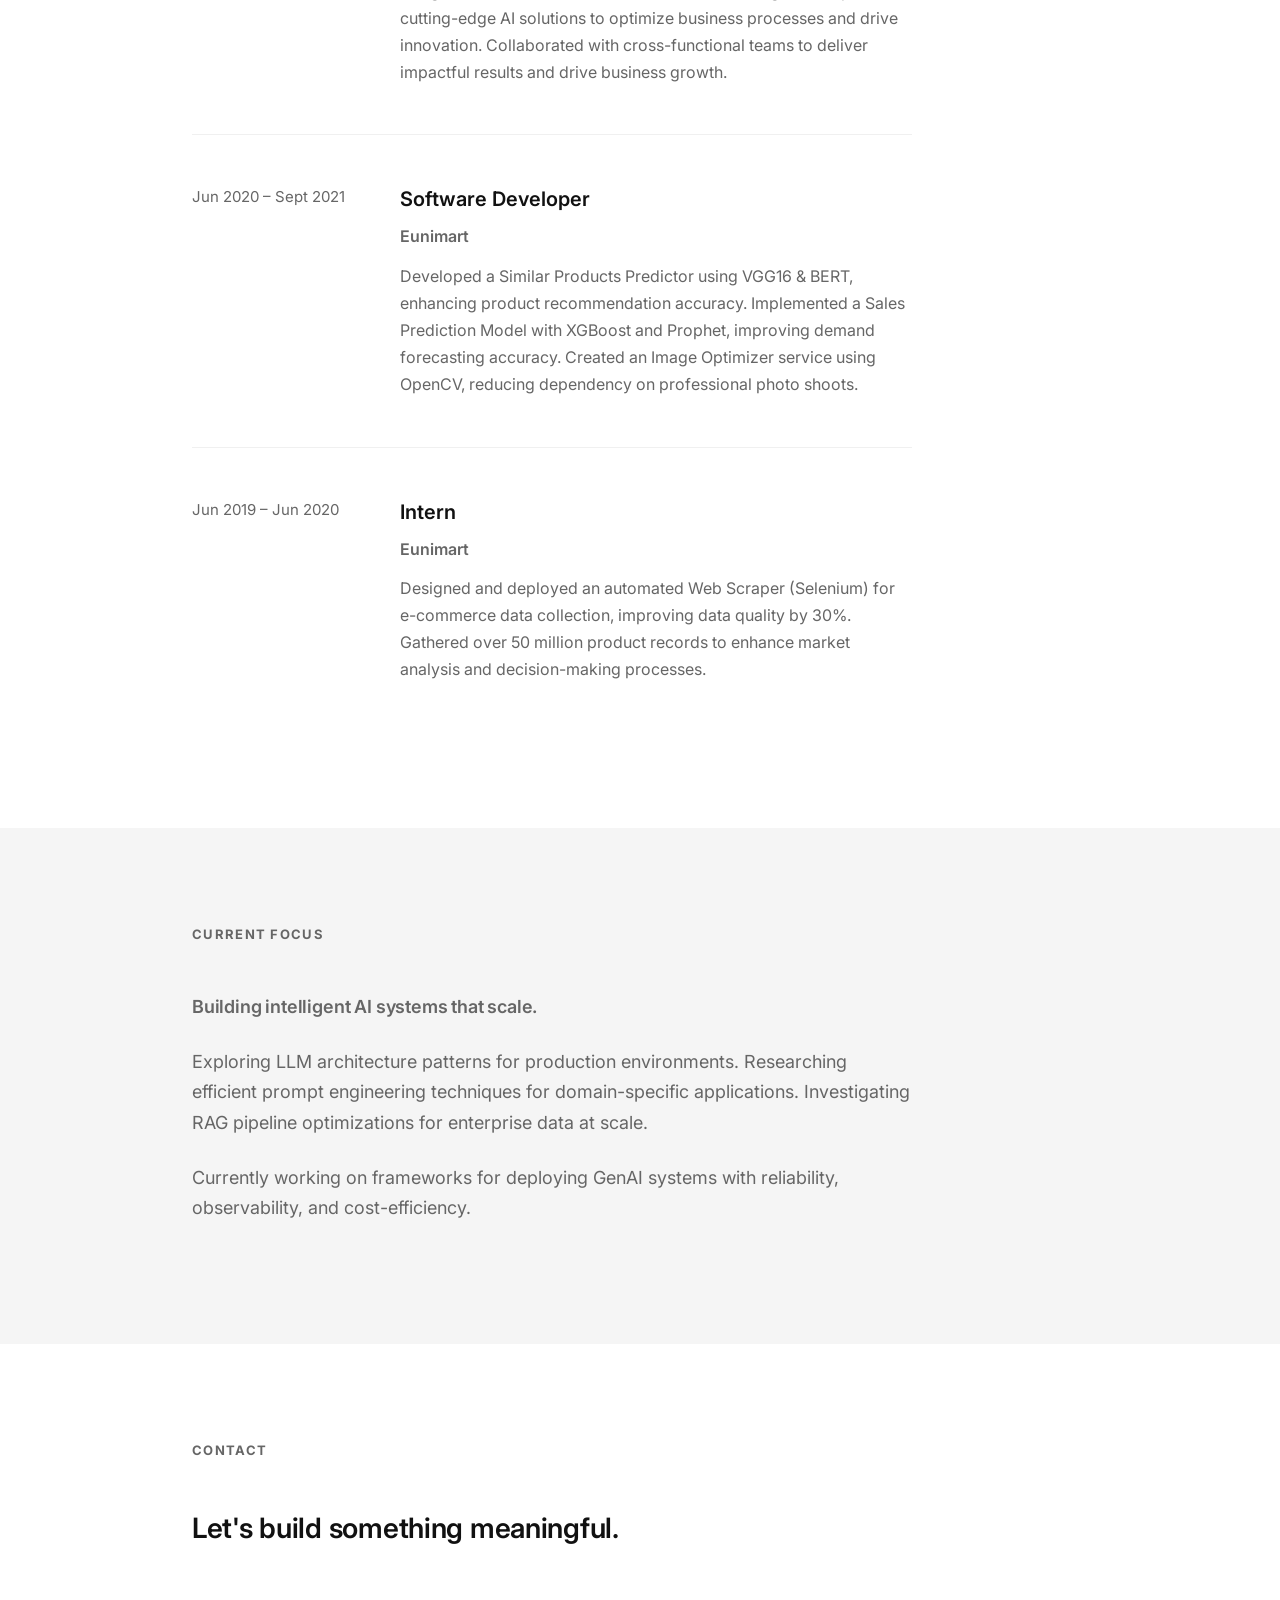
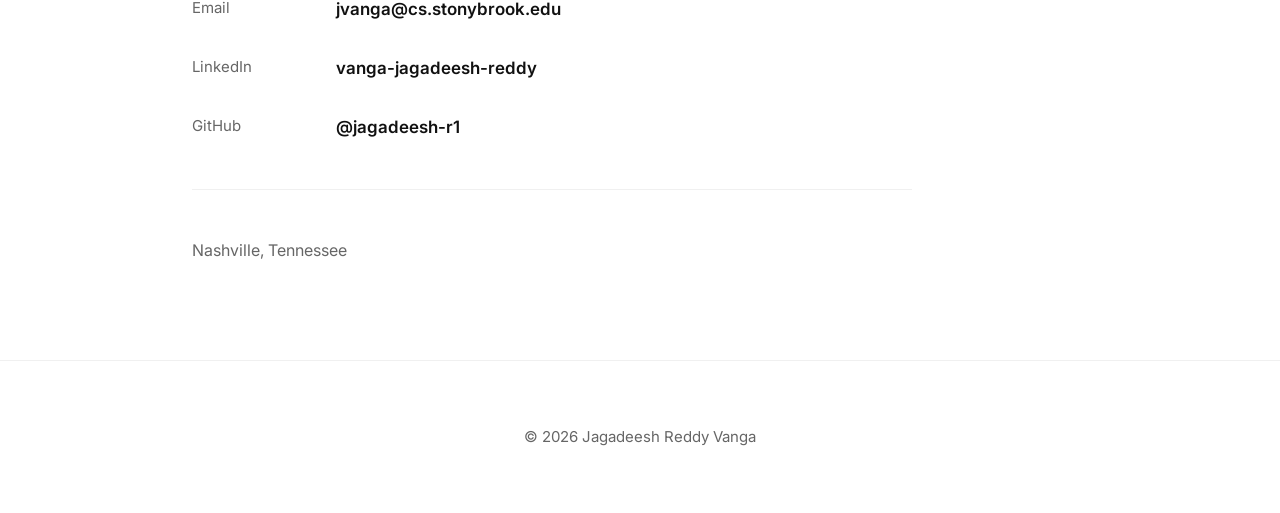
==== commit 6d0adcd0: "Update experience section to match LinkedIn profile - Updated Vanderbilt title to 'Generative AI Res" ====
--- a/index.html
+++ b/index.html
@@ -181,8 +181,8 @@
 <div class="timeline-item">
 <span class="timeline-date">Sept 2025  Present</span>
 <div class="timeline-content">
-<h3>Gen AI Engineer</h3>
-<p class="timeline-org">AGI Center, Vanderbilt University</p>
+<h3>Generative AI Research Engineer</h3>
+<p class="timeline-org">Vanderbilt University College of Connected Computing</p>
 <p>Building GenAI software systems at Vanderbilt's College of Connected Computing. Architecting LLM-powered applications, deploying AI infrastructure on AWS, and creating comprehensive training programs for engineering teams.</p>
 </div>
 </div>
@@ -190,7 +190,7 @@
 <div class="timeline-item">
 <span class="timeline-date">May 2025  Aug 2025</span>
 <div class="timeline-content">
-<h3>Data & AI Engineer</h3>
+<h3>Data Engineer</h3>
 <p class="timeline-org">Haystream</p>
 <p>Architected enterprise Snowflake data pipelines and ETL workflows. Optimized query performance by 40% through warehouse tuning and intelligent caching strategies.</p>
 </div>
@@ -206,20 +206,47 @@
 </div>
 
 <div class="timeline-item">
+<span class="timeline-date">Jan 2024 – May 2024</span>
+<div class="timeline-content">
+<h3>Graduate Teaching Assistant</h3>
+<p class="timeline-org">Stony Brook University</p>
+<p>Supported course instruction and student learning in computer science graduate programs, providing academic guidance and technical assistance.</p>
+</div>
+</div>
+
+<div class="timeline-item">
 <span class="timeline-date">Oct 2021  Dec 2022</span>
 <div class="timeline-content">
-<h3>Software Engineer - Backend & AI Solutions</h3>
-<p class="timeline-org">Skit.ai</p>
-<p>Designed and implemented bespoke Voice Bots for 4 enterprise fin-tech clients, automating 10% (100,000/day) of customer service calls. Built end-to-end cloud solutions on AWS and Azure. Trained and fine-tuned multilingual language models for voice bots, increasing response accuracy by 12%. Implemented CI/CD pipelines using Git, Jenkins, and Apache Airflow.</p>
-</div>
-</div>
-
-<div class="timeline-item">
-<span class="timeline-date">Jun 2019 – Sept 2021</span>
-<div class="timeline-content">
-<h3>Team Lead AI Development</h3>
-<p class="timeline-org">Eunimart MultiChannel</p>
-<p>Directed technical efforts across 8 diverse projects, managing a 10-member team with 100% project success rate. Upgraded legacy AI systems with modern cloud architectures (AWS Lambda, ECR, S3), improving throughput by 20%. Architected scalable backend services using PostgreSQL, DynamoDB, and Redis. Developed Similar Products Predictor using VGG16 and BERT ensemble model. Designed Sales Prediction model based on XGBoost and Facebook's Prophet, improving forecast accuracy by 15%. Built automated Web Scraper using Selenium for e-commerce platforms, creating a database of over 50 million products.</p>
+<h3>Software Engineer (Solutions & Machine Learning)</h3>
+<p class="timeline-org">Skit</p>
+<p>Spearheaded the development of AI-powered Voice Bots tailored for fintech clients, automating over 100,000+ customer service calls daily, streamlining operations, and improving customer experience. Collaborated cross-functionally with Delivery, Infra, and Product teams to design robust solutions for non-standard use cases. Built and optimized data pipelines and dashboards using PL/SQL and PostgreSQL in Metabase, uncovering key customer behavior insights. Developed and deployed RESTful APIs using Django/Python. Fine-tuned multilingual language models to boost voice bot accuracy, scalability, and personalization.</p>
+</div>
+</div>
+
+<div class="timeline-item">
+<span class="timeline-date">Feb 2021 – Sept 2021</span>
+<div class="timeline-content">
+<h3>AI Team Lead</h3>
+<p class="timeline-org">Eunimart</p>
+<p>Led AI team at Eunimart, ensuring 100% project success across eight diverse projects. Implemented event-driven messaging systems using Kafka/RabbitMQ for real-time data streaming. Developed cutting-edge AI solutions to optimize business processes and drive innovation. Collaborated with cross-functional teams to deliver impactful results and drive business growth.</p>
+</div>
+</div>
+
+<div class="timeline-item">
+<span class="timeline-date">Jun 2020 – Sept 2021</span>
+<div class="timeline-content">
+<h3>Software Developer</h3>
+<p class="timeline-org">Eunimart</p>
+<p>Developed a Similar Products Predictor using VGG16 & BERT, enhancing product recommendation accuracy. Implemented a Sales Prediction Model with XGBoost and Prophet, improving demand forecasting accuracy. Created an Image Optimizer service using OpenCV, reducing dependency on professional photo shoots.</p>
+</div>
+</div>
+
+<div class="timeline-item">
+<span class="timeline-date">Jun 2019 – Jun 2020</span>
+<div class="timeline-content">
+<h3>Intern</h3>
+<p class="timeline-org">Eunimart</p>
+<p>Designed and deployed an automated Web Scraper (Selenium) for e-commerce data collection, improving data quality by 30%. Gathered over 50 million product records to enhance market analysis and decision-making processes.</p>
 </div>
 </div>
 
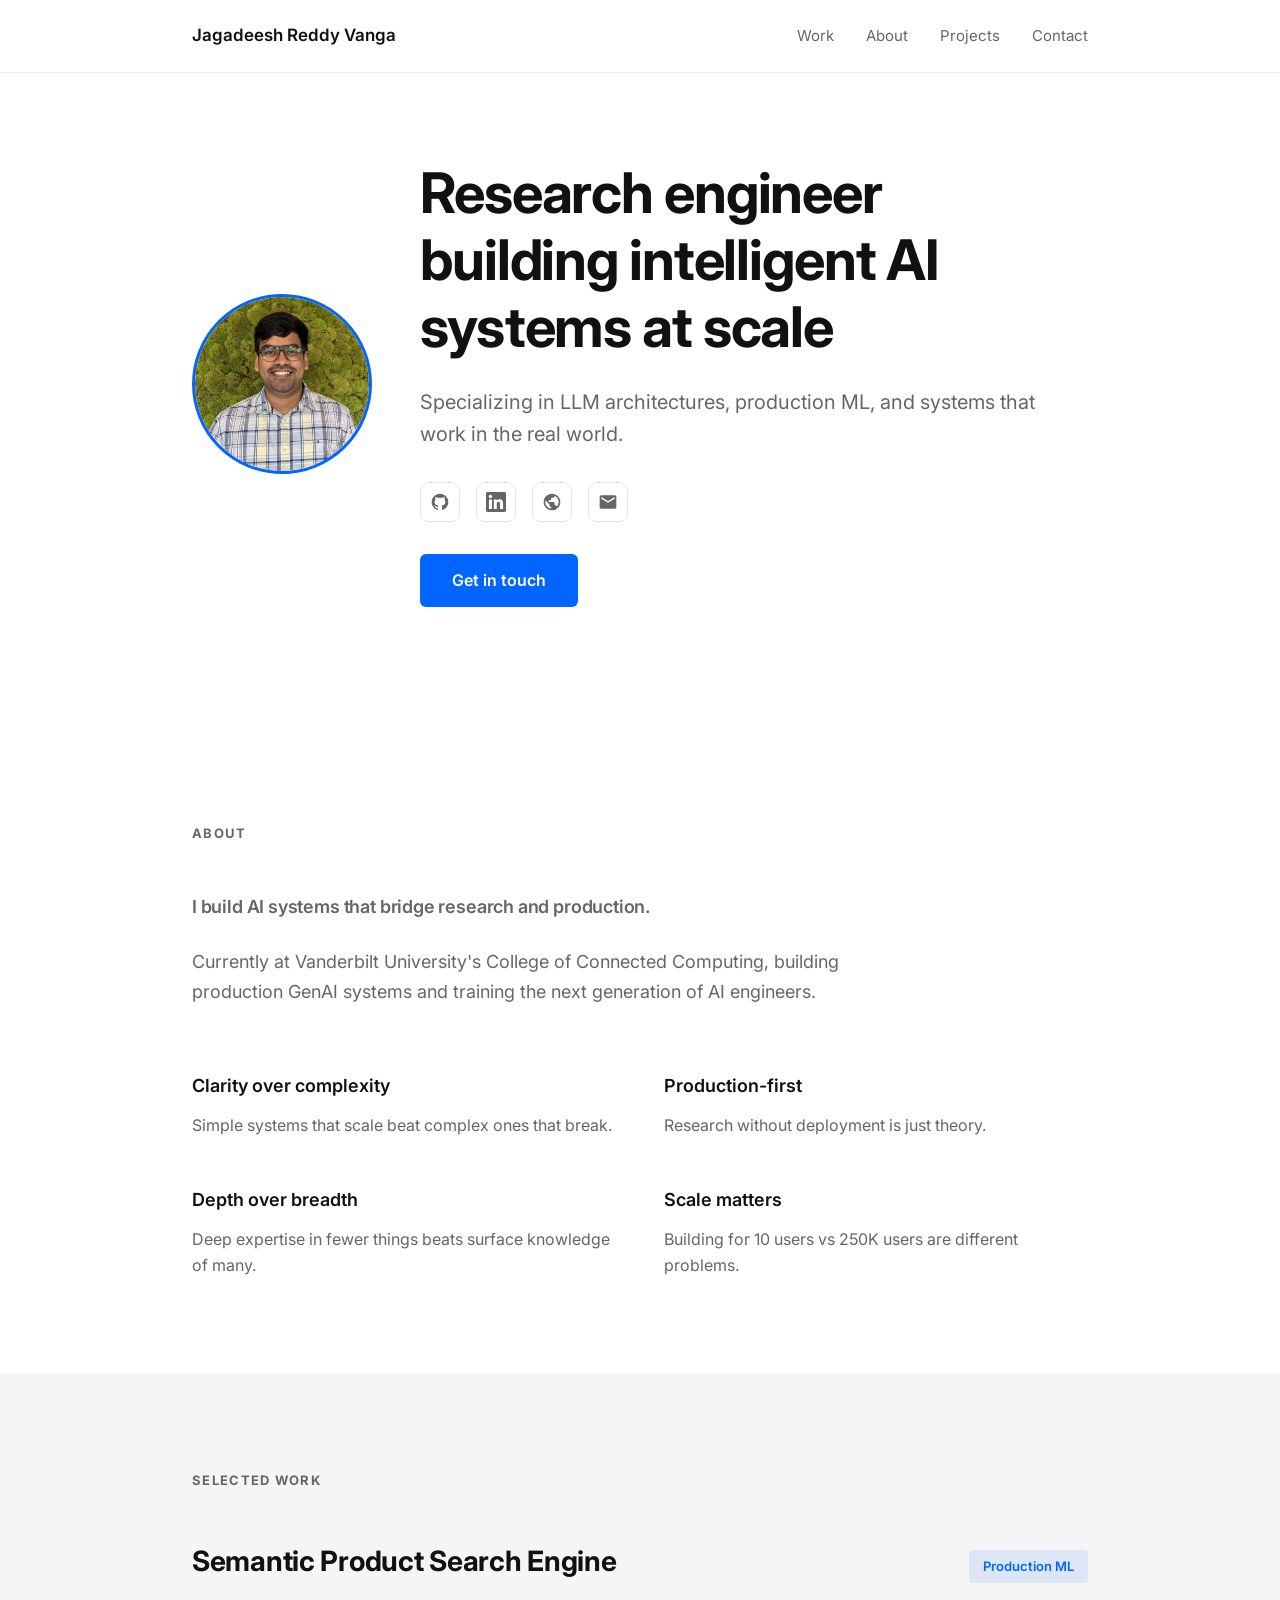
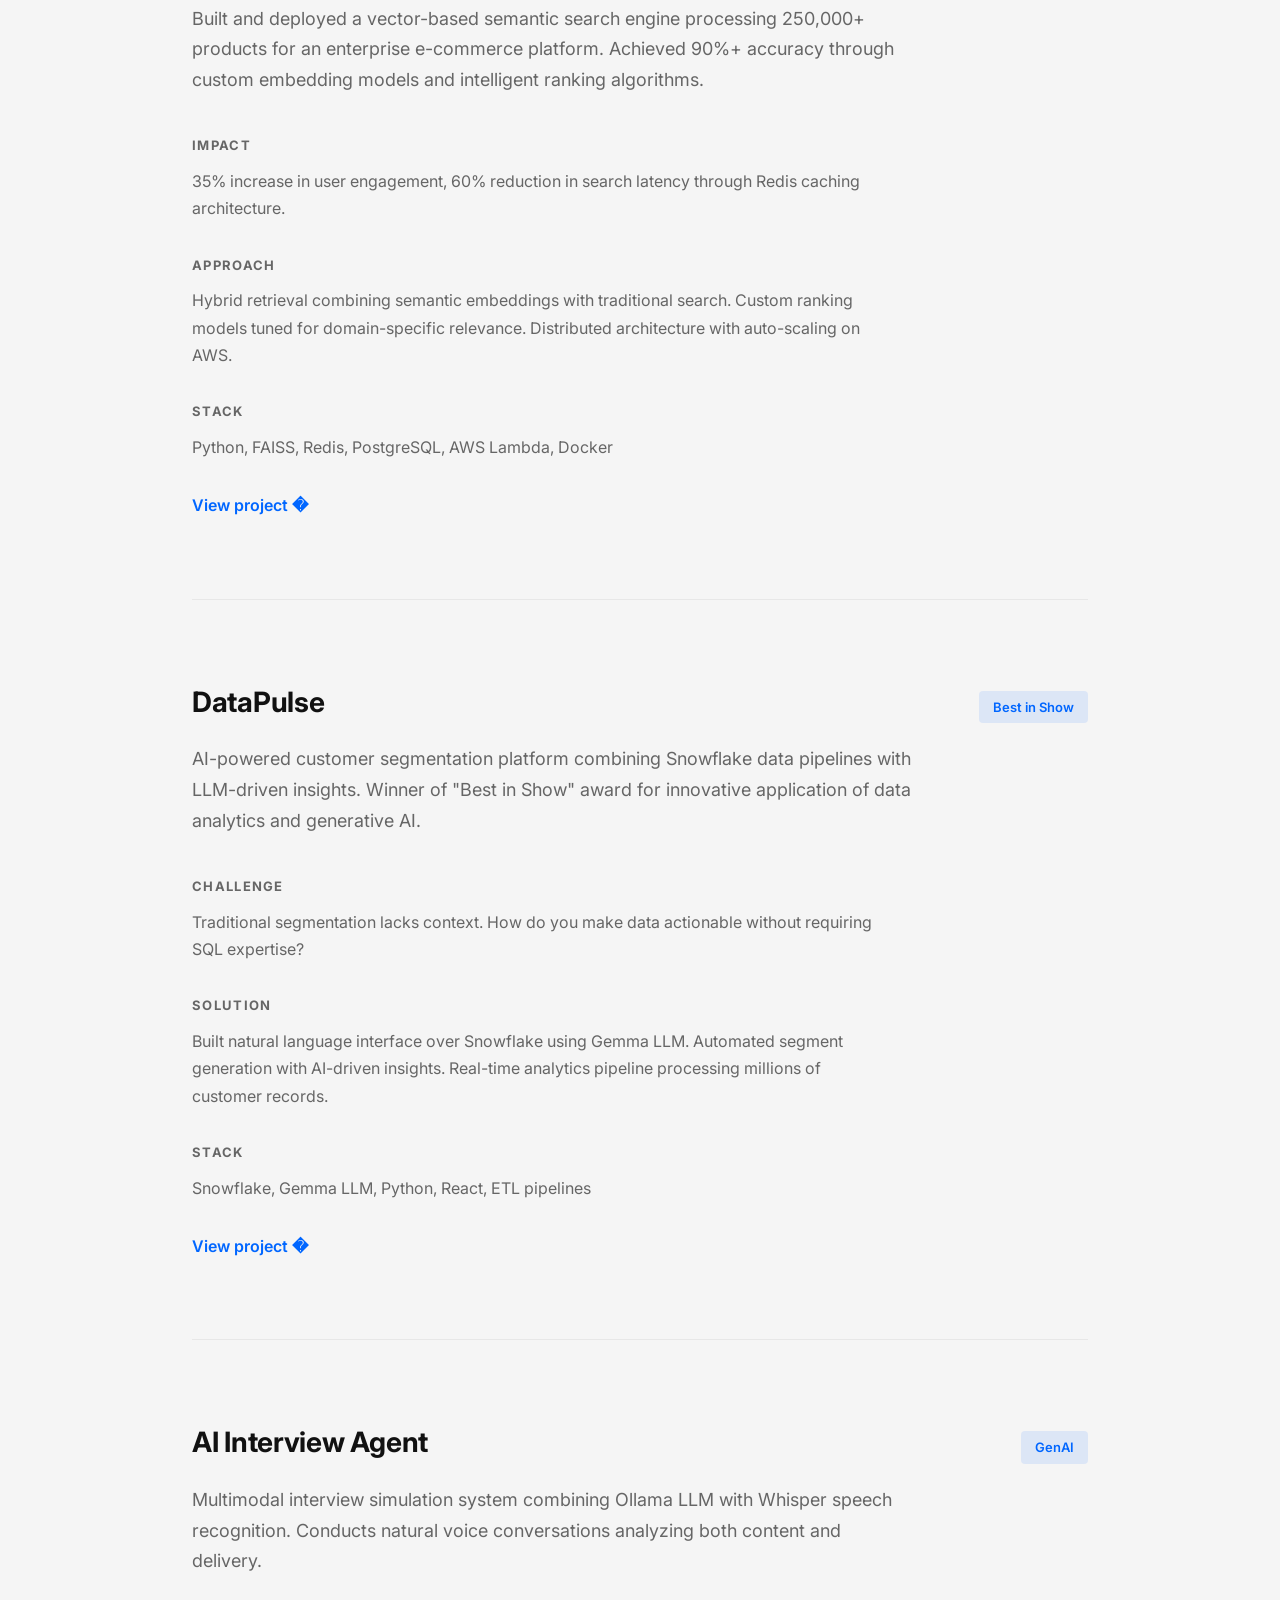
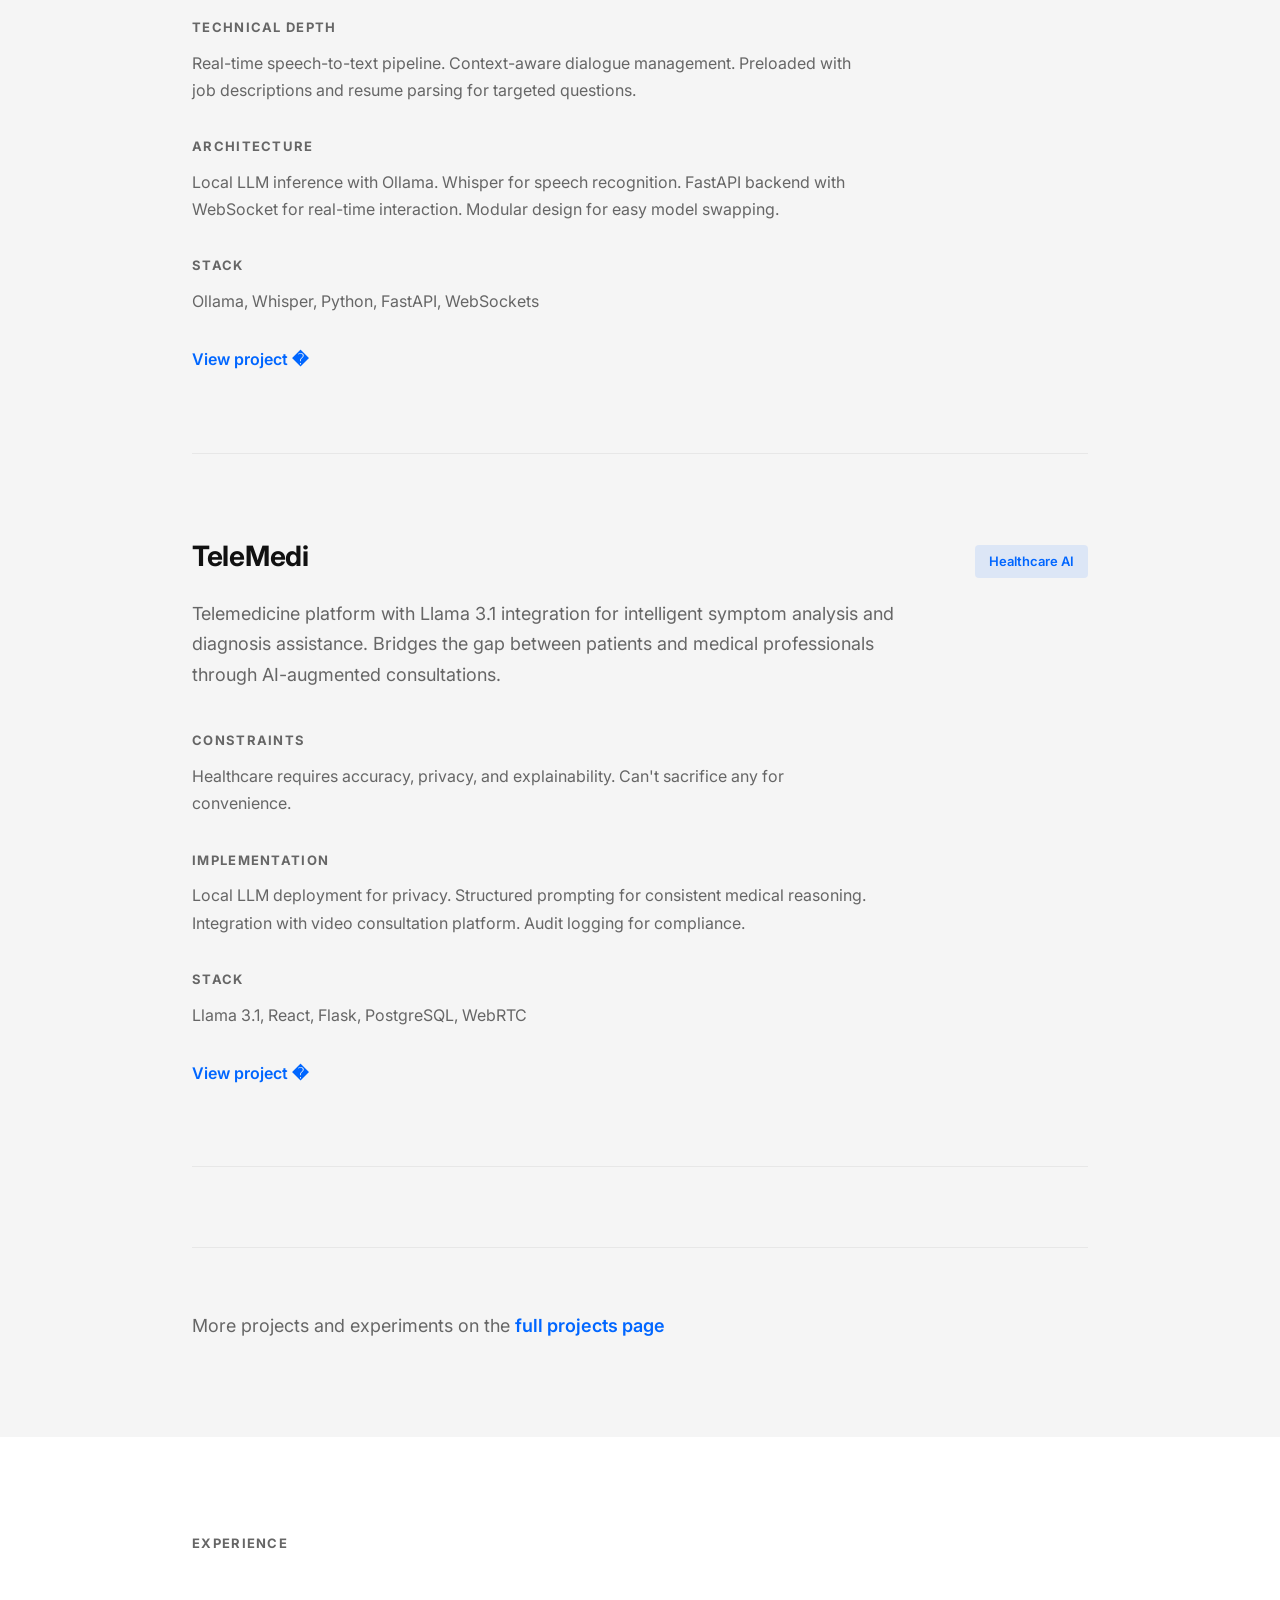
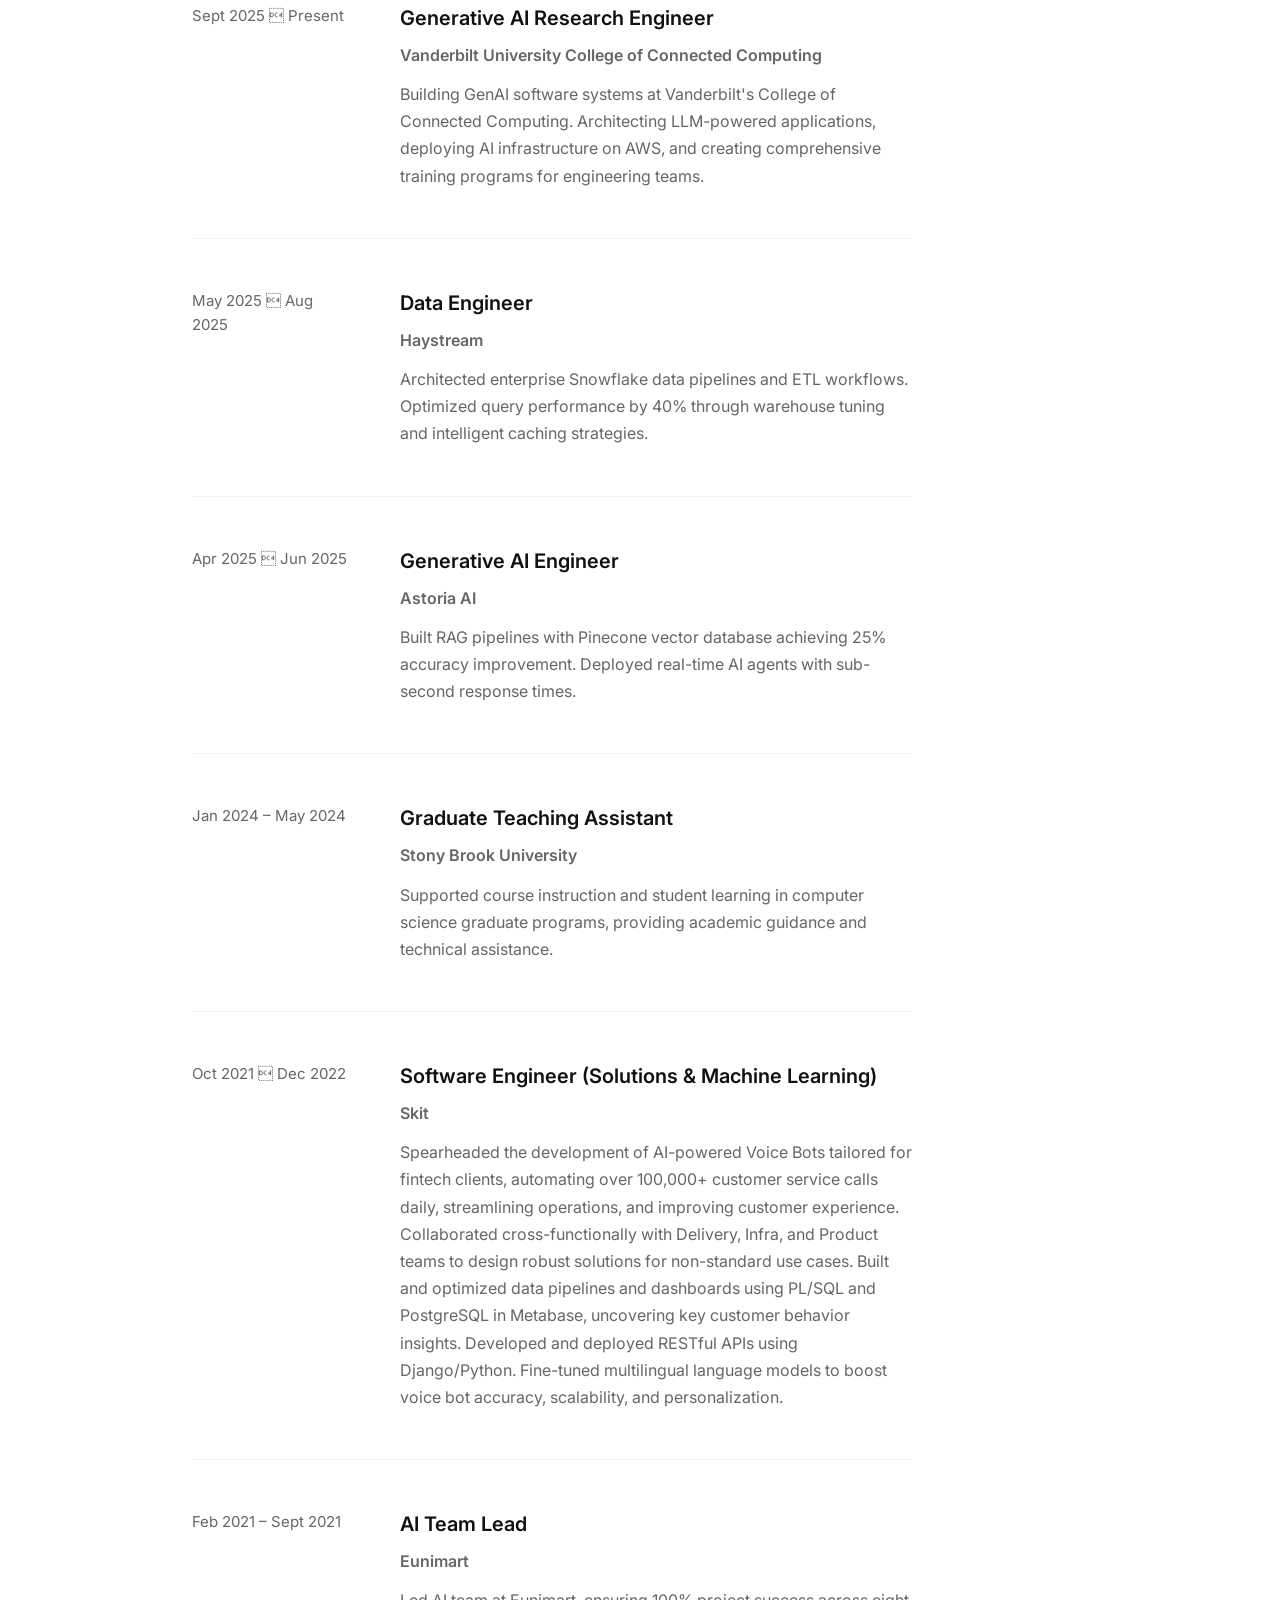
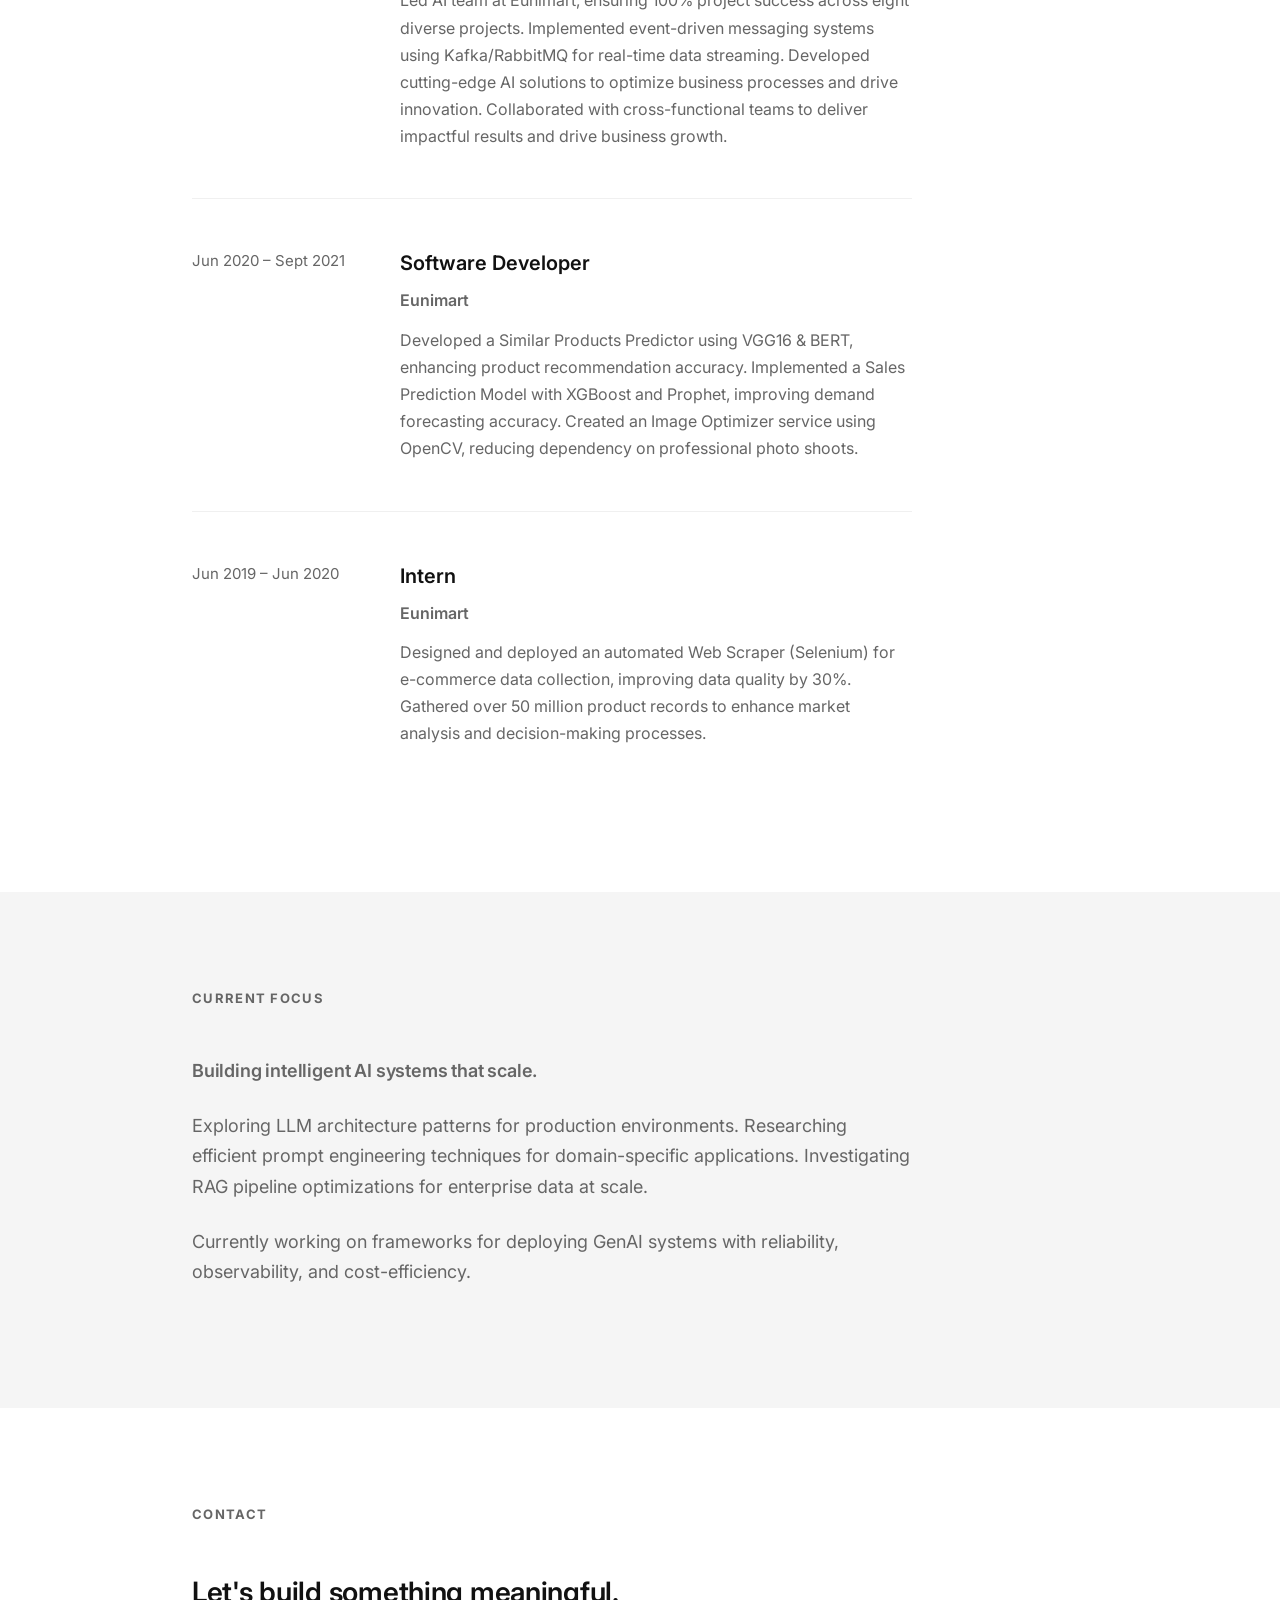
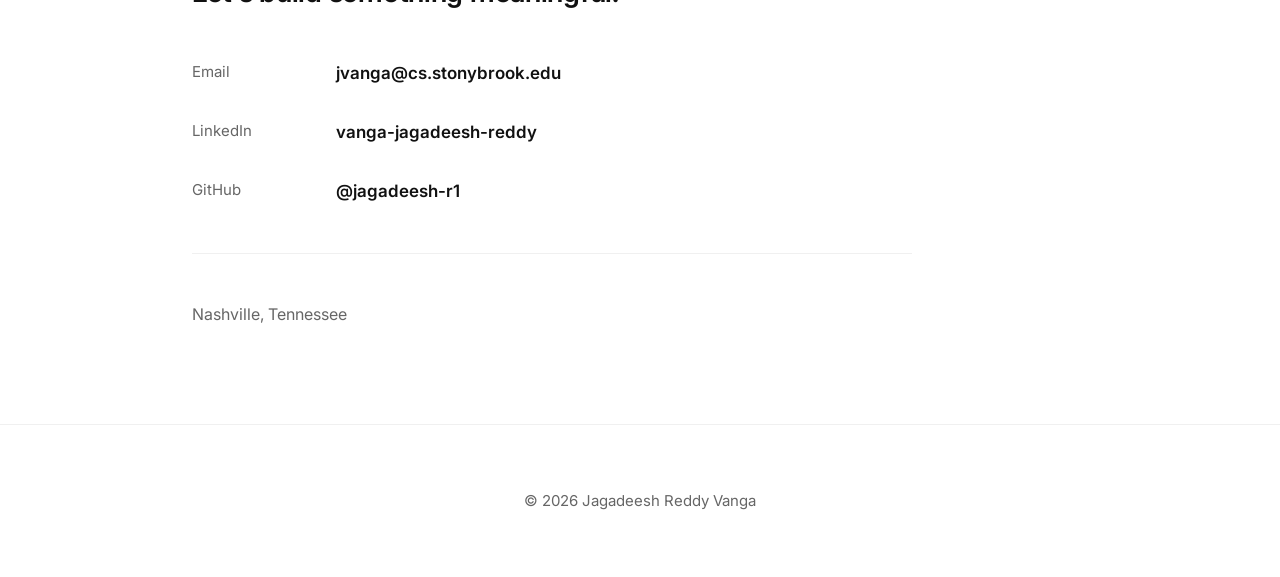
==== commit 57a34651: "Add social media icons to hero section - Added clickable icons for GitHub, LinkedIn, Personal Websit" ====
--- a/index.html
+++ b/index.html
@@ -35,6 +35,28 @@
 <div class="hero-text">
 <h1 class="hero-title">Research engineer building intelligent AI systems at scale</h1>
 <p class="hero-subtitle">Specializing in LLM architectures, production ML, and systems that work in the real world.</p>
+<div class="social-links">
+<a href="https://github.com/jagadeesh-r1" target="_blank" rel="noopener" class="social-icon" aria-label="GitHub">
+<svg width="24" height="24" viewBox="0 0 24 24" fill="none" xmlns="http://www.w3.org/2000/svg">
+<path d="M12 2C6.477 2 2 6.477 2 12c0 4.42 2.865 8.17 6.839 9.49.5.092.682-.217.682-.482 0-.237-.008-.866-.013-1.7-2.782.603-3.369-1.34-3.369-1.34-.454-1.156-1.11-1.463-1.11-1.463-.908-.62.069-.608.069-.608 1.003.07 1.531 1.03 1.531 1.03.892 1.529 2.341 1.087 2.91.831.092-.646.35-1.086.636-1.336-2.22-.253-4.555-1.11-4.555-4.943 0-1.091.39-1.984 1.029-2.683-.103-.253-.446-1.27.098-2.647 0 0 .84-.269 2.75 1.025A9.578 9.578 0 0112 6.836c.85.004 1.705.114 2.504.336 1.909-1.294 2.747-1.025 2.747-1.025.546 1.377.203 2.394.1 2.647.64.699 1.028 1.592 1.028 2.683 0 3.842-2.339 4.687-4.566 4.935.359.309.678.919.678 1.852 0 1.336-.012 2.415-.012 2.743 0 .267.18.578.688.48C19.138 20.167 22 16.418 22 12c0-5.523-4.477-10-10-10z" fill="currentColor"/>
+</svg>
+</a>
+<a href="https://linkedin.com/in/vanga-jagadeesh-reddy" target="_blank" rel="noopener" class="social-icon" aria-label="LinkedIn">
+<svg width="24" height="24" viewBox="0 0 24 24" fill="none" xmlns="http://www.w3.org/2000/svg">
+<path d="M20.447 20.452h-3.554v-5.569c0-1.328-.027-3.037-1.852-3.037-1.853 0-2.136 1.445-2.136 2.939v5.667H9.351V9h3.414v1.561h.046c.477-.9 1.637-1.85 3.37-1.85 3.601 0 4.267 2.37 4.267 5.455v6.286zM5.337 7.433c-1.144 0-2.063-.926-2.063-2.065 0-1.138.92-2.063 2.063-2.063 1.14 0 2.064.925 2.064 2.063 0 1.139-.925 2.065-2.064 2.065zm1.782 13.019H3.555V9h3.564v11.452zM22.225 0H1.771C.792 0 0 .774 0 1.729v20.542C0 23.227.792 24 1.771 24h20.451C23.2 24 24 23.227 24 22.271V1.729C24 .774 23.2 0 22.222 0h.003z" fill="currentColor"/>
+</svg>
+</a>
+<a href="https://www3.cs.stonybrook.edu/~jvanga/" target="_blank" rel="noopener" class="social-icon" aria-label="Personal Website">
+<svg width="24" height="24" viewBox="0 0 24 24" fill="none" xmlns="http://www.w3.org/2000/svg">
+<path d="M12 2C6.48 2 2 6.48 2 12s4.48 10 10 10 10-4.48 10-10S17.52 2 12 2zm-1 17.93c-3.95-.49-7-3.85-7-7.93 0-.62.08-1.21.21-1.79L9 15v1c0 1.1.9 2 2 2v1.93zm6.9-2.54c-.26-.81-1-1.39-1.9-1.39h-1v-3c0-.55-.45-1-1-1H8v-2h2c.55 0 1-.45 1-1V7h2c1.1 0 2-.9 2-2v-.41c2.93 1.19 5 4.06 5 7.41 0 2.08-.8 3.97-2.1 5.39z" fill="currentColor"/>
+</svg>
+</a>
+<a href="mailto:jvanga@cs.stonybrook.edu" class="social-icon" aria-label="Email">
+<svg width="24" height="24" viewBox="0 0 24 24" fill="none" xmlns="http://www.w3.org/2000/svg">
+<path d="M20 4H4c-1.1 0-1.99.9-1.99 2L2 18c0 1.1.9 2 2 2h16c1.1 0 2-.9 2-2V6c0-1.1-.9-2-2-2zm0 4l-8 5-8-5V6l8 5 8-5v2z" fill="currentColor"/>
+</svg>
+</a>
+</div>
 <a href="#contact" class="cta">Get in touch</a>
 </div>
 </div>
--- a/styles.css
+++ b/styles.css
@@ -12,7 +12,11 @@
 .nav-links a:hover {color: var(--black);}
 .hero {padding: 160px 0 120px;}
 .hero-title {font-size: clamp(40px, 6vw, 56px); font-weight: 700; line-height: 1.2; margin-bottom: 24px; letter-spacing: -0.02em;}
-.hero-subtitle {font-size: 20px; color: var(--gray); line-height: 1.6; margin-bottom: 40px; max-width: 640px;}
+.hero-subtitle {font-size: 20px; color: var(--gray); line-height: 1.6; margin-bottom: 32px; max-width: 640px;}
+.social-links {display: flex; gap: 16px; margin-bottom: 32px;}
+.social-icon {display: inline-flex; align-items: center; justify-content: center; width: 40px; height: 40px; color: var(--gray); text-decoration: none; border: 1px solid rgba(0, 0, 0, 0.1); border-radius: 8px; transition: all 0.2s ease;}
+.social-icon:hover {color: var(--blue); border-color: var(--blue); background: rgba(0, 102, 255, 0.04); transform: translateY(-2px);}
+.social-icon svg {width: 20px; height: 20px;}
 .cta {display: inline-block; padding: 14px 32px; background: var(--blue); color: var(--white); text-decoration: none; border-radius: 6px; font-weight: 600; font-size: 16px; transition: all 0.2s ease;}
 .cta:hover {background: #0052cc; transform: translateY(-2px);}
 .section {padding: 96px 0;}
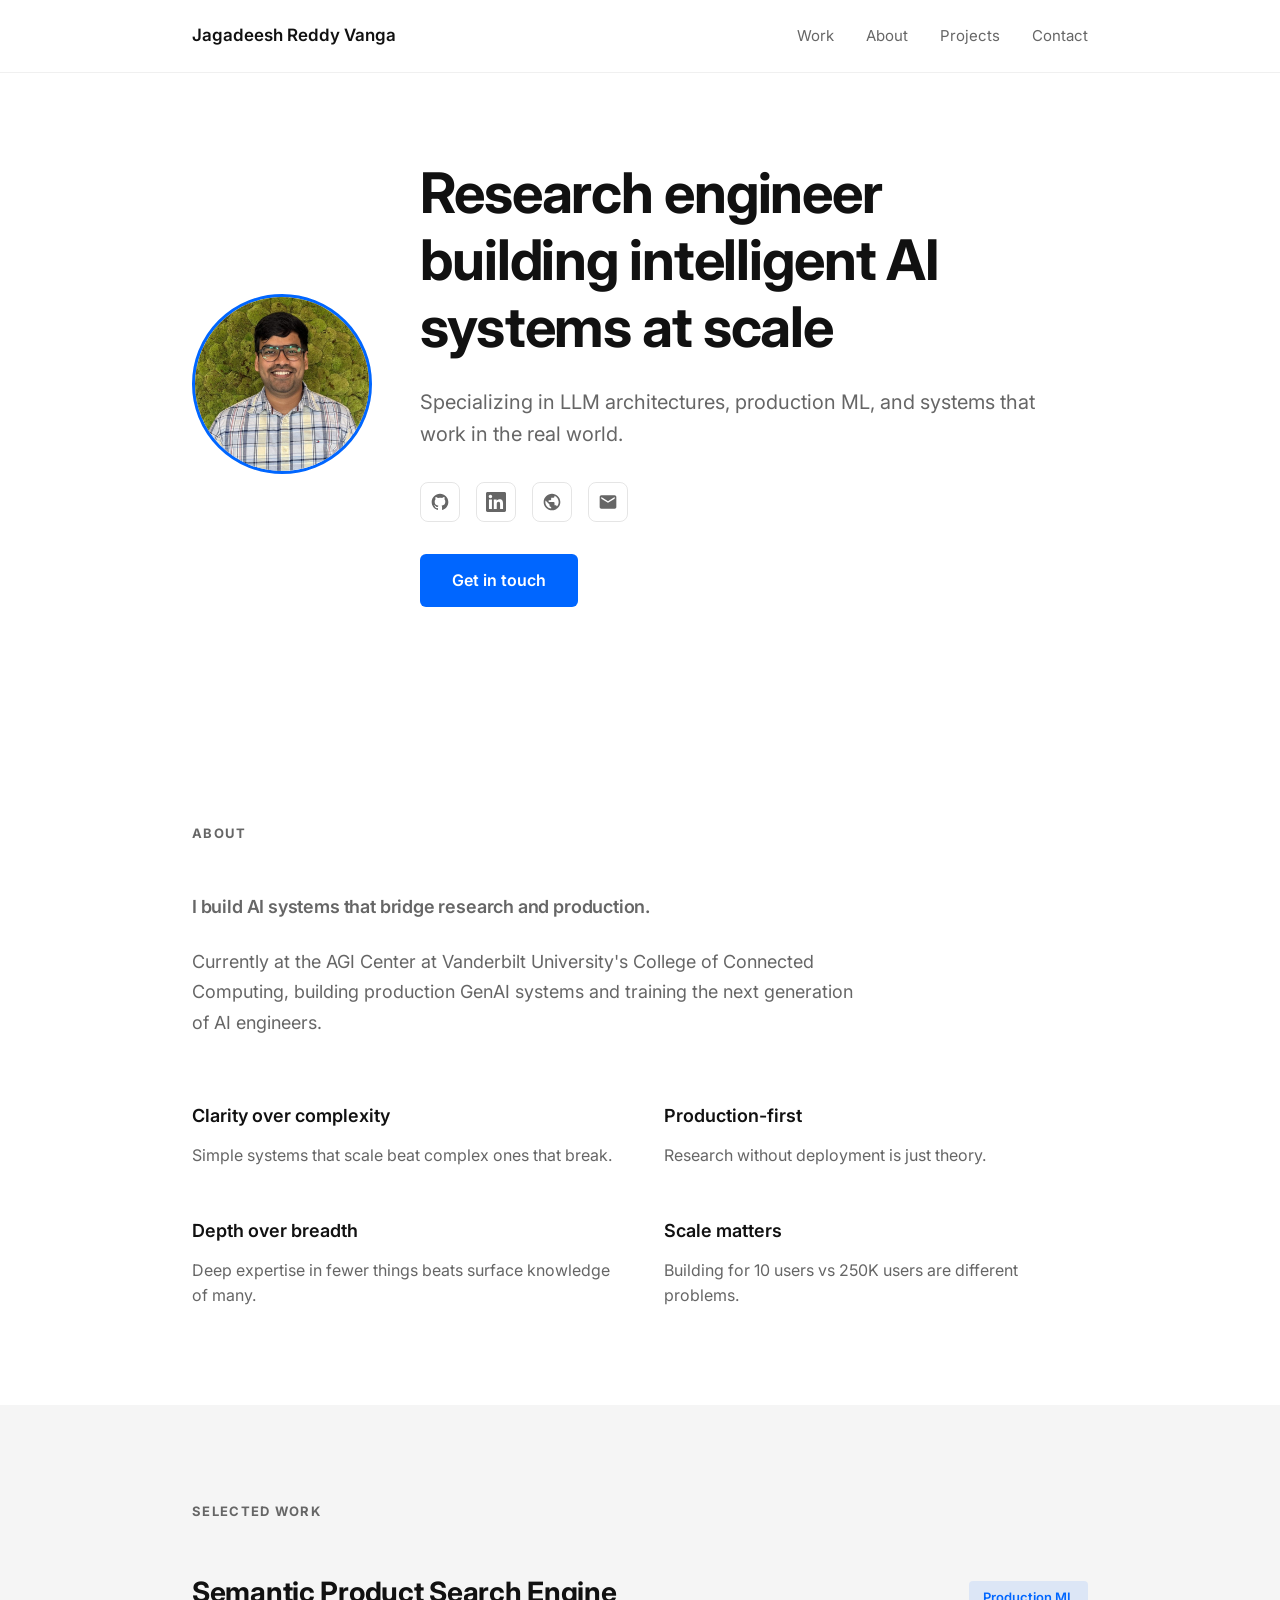
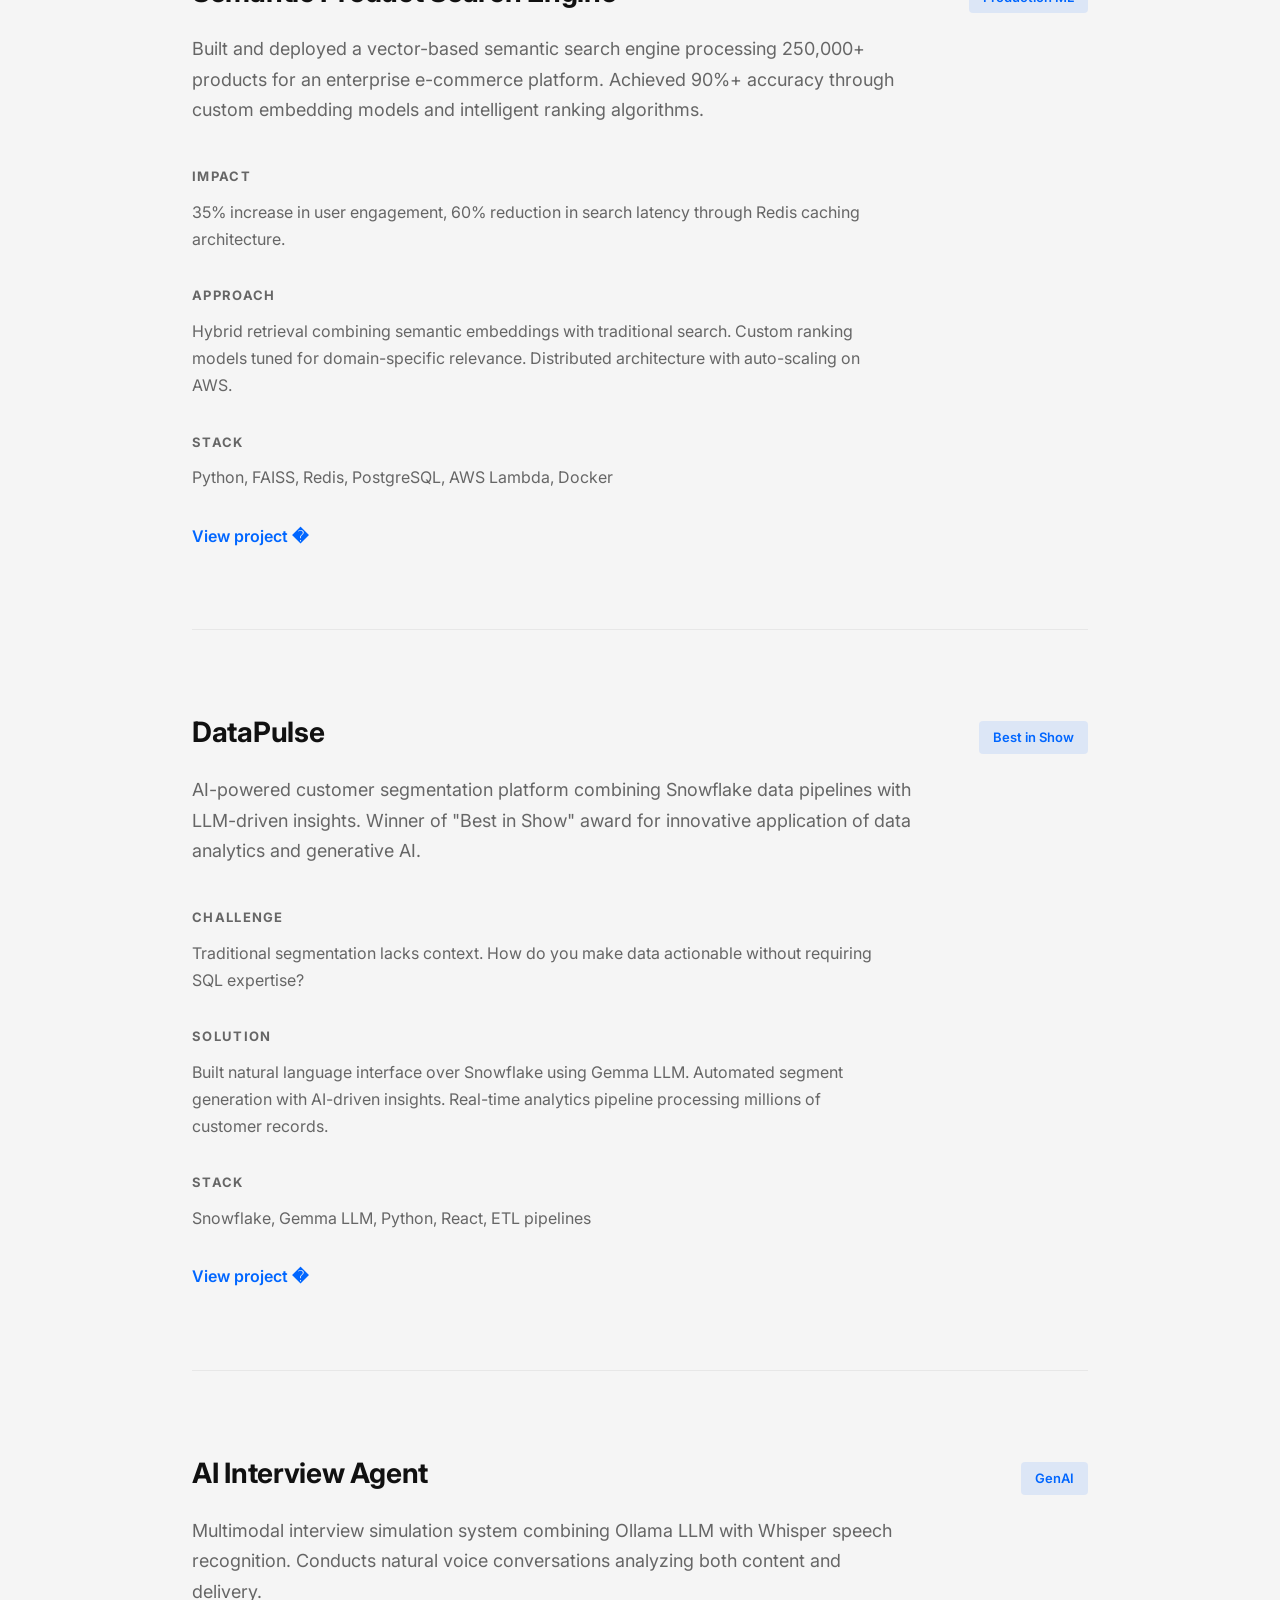
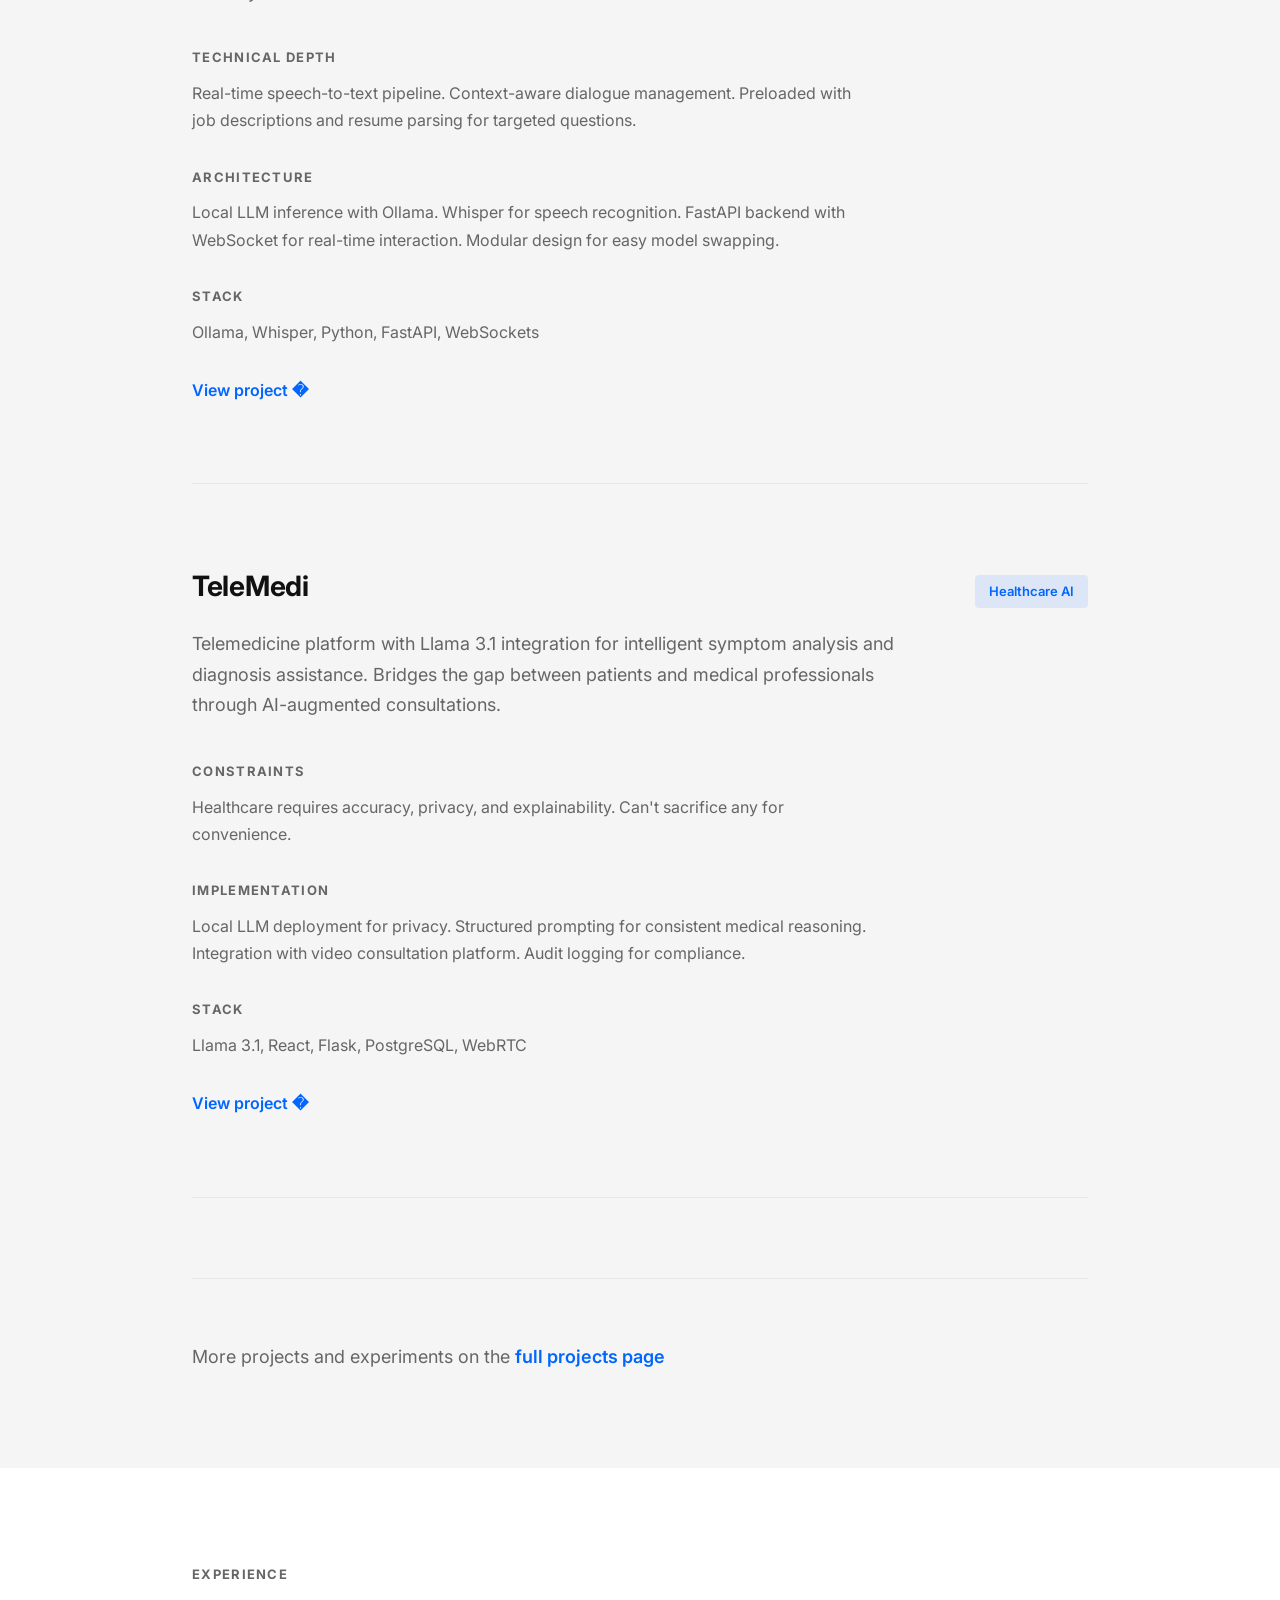
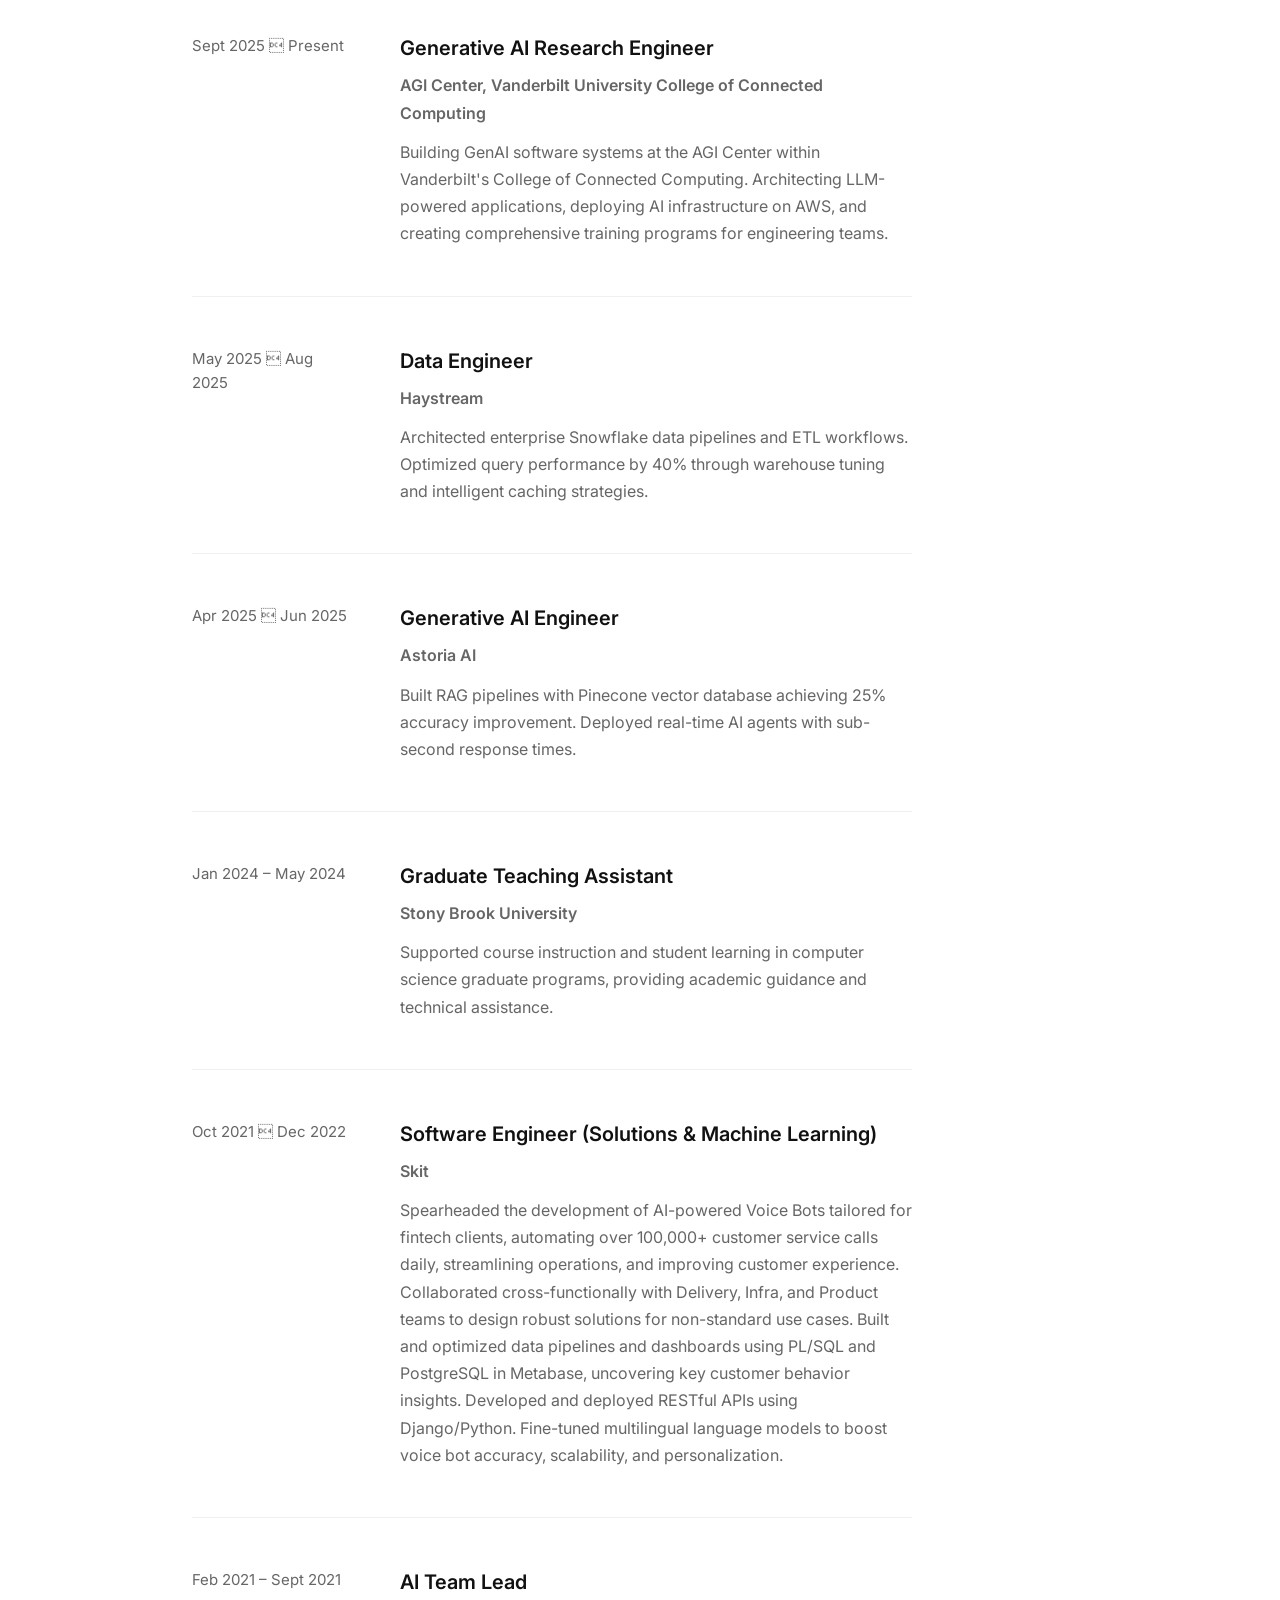
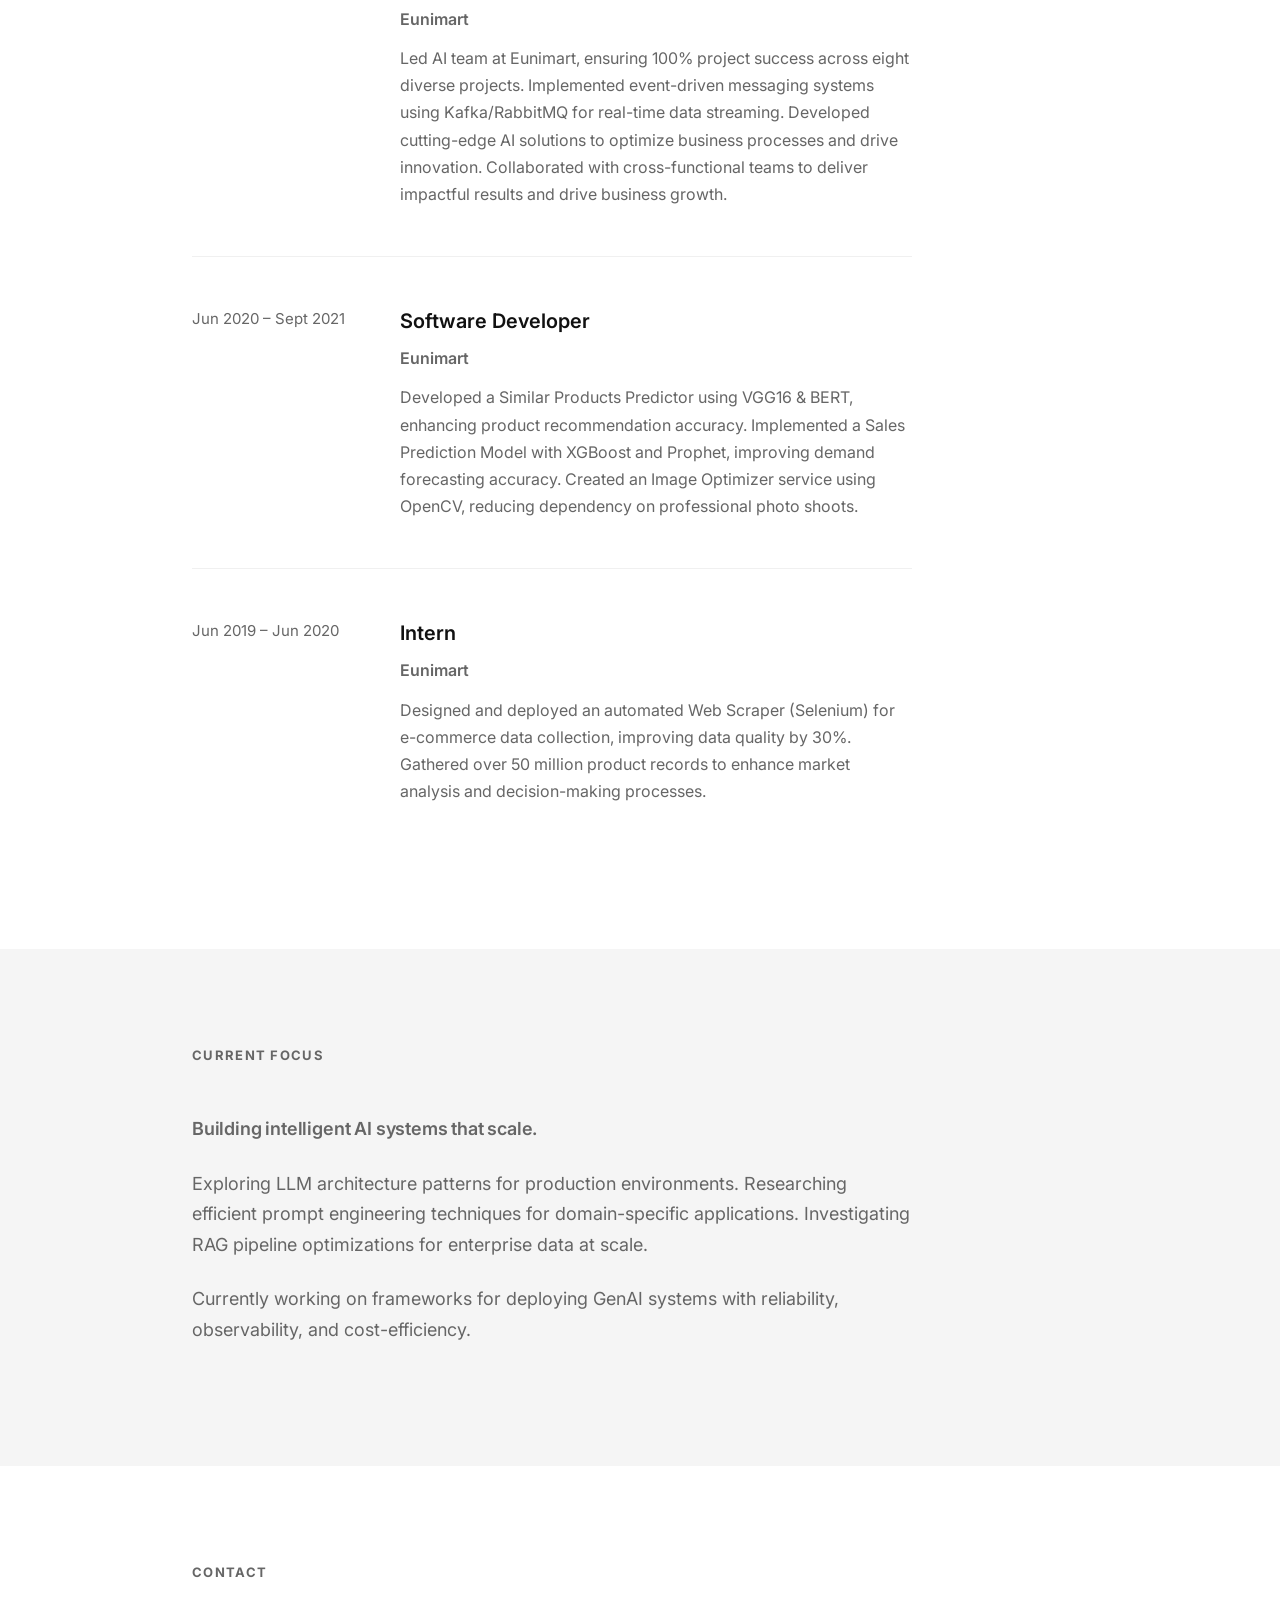
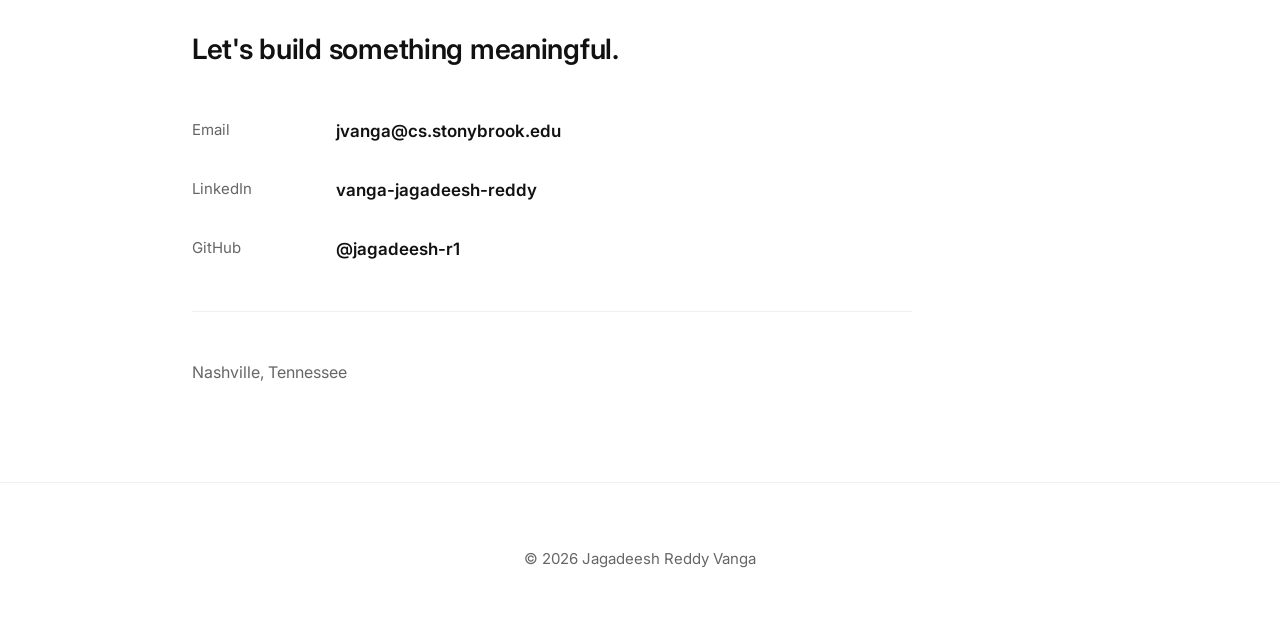
==== commit a4f7b7f5: "Update README and note AGI Center role at Vanderbilt Fill in the placeholder README with an actual p" ====
--- a/index.html
+++ b/index.html
@@ -68,7 +68,7 @@
 <h2 class="section-label">About</h2>
 <div class="about-content">
 <p class="about-large">I build AI systems that bridge research and production.</p>
-<p>Currently at Vanderbilt University's College of Connected Computing, building production GenAI systems and training the next generation of AI engineers.</p>
+<p>Currently at the AGI Center at Vanderbilt University's College of Connected Computing, building production GenAI systems and training the next generation of AI engineers.</p>
 </div>
 
 <div class="values">
@@ -204,8 +204,8 @@
 <span class="timeline-date">Sept 2025  Present</span>
 <div class="timeline-content">
 <h3>Generative AI Research Engineer</h3>
-<p class="timeline-org">Vanderbilt University College of Connected Computing</p>
-<p>Building GenAI software systems at Vanderbilt's College of Connected Computing. Architecting LLM-powered applications, deploying AI infrastructure on AWS, and creating comprehensive training programs for engineering teams.</p>
+<p class="timeline-org">AGI Center, Vanderbilt University College of Connected Computing</p>
+<p>Building GenAI software systems at the AGI Center within Vanderbilt's College of Connected Computing. Architecting LLM-powered applications, deploying AI infrastructure on AWS, and creating comprehensive training programs for engineering teams.</p>
 </div>
 </div>
 
